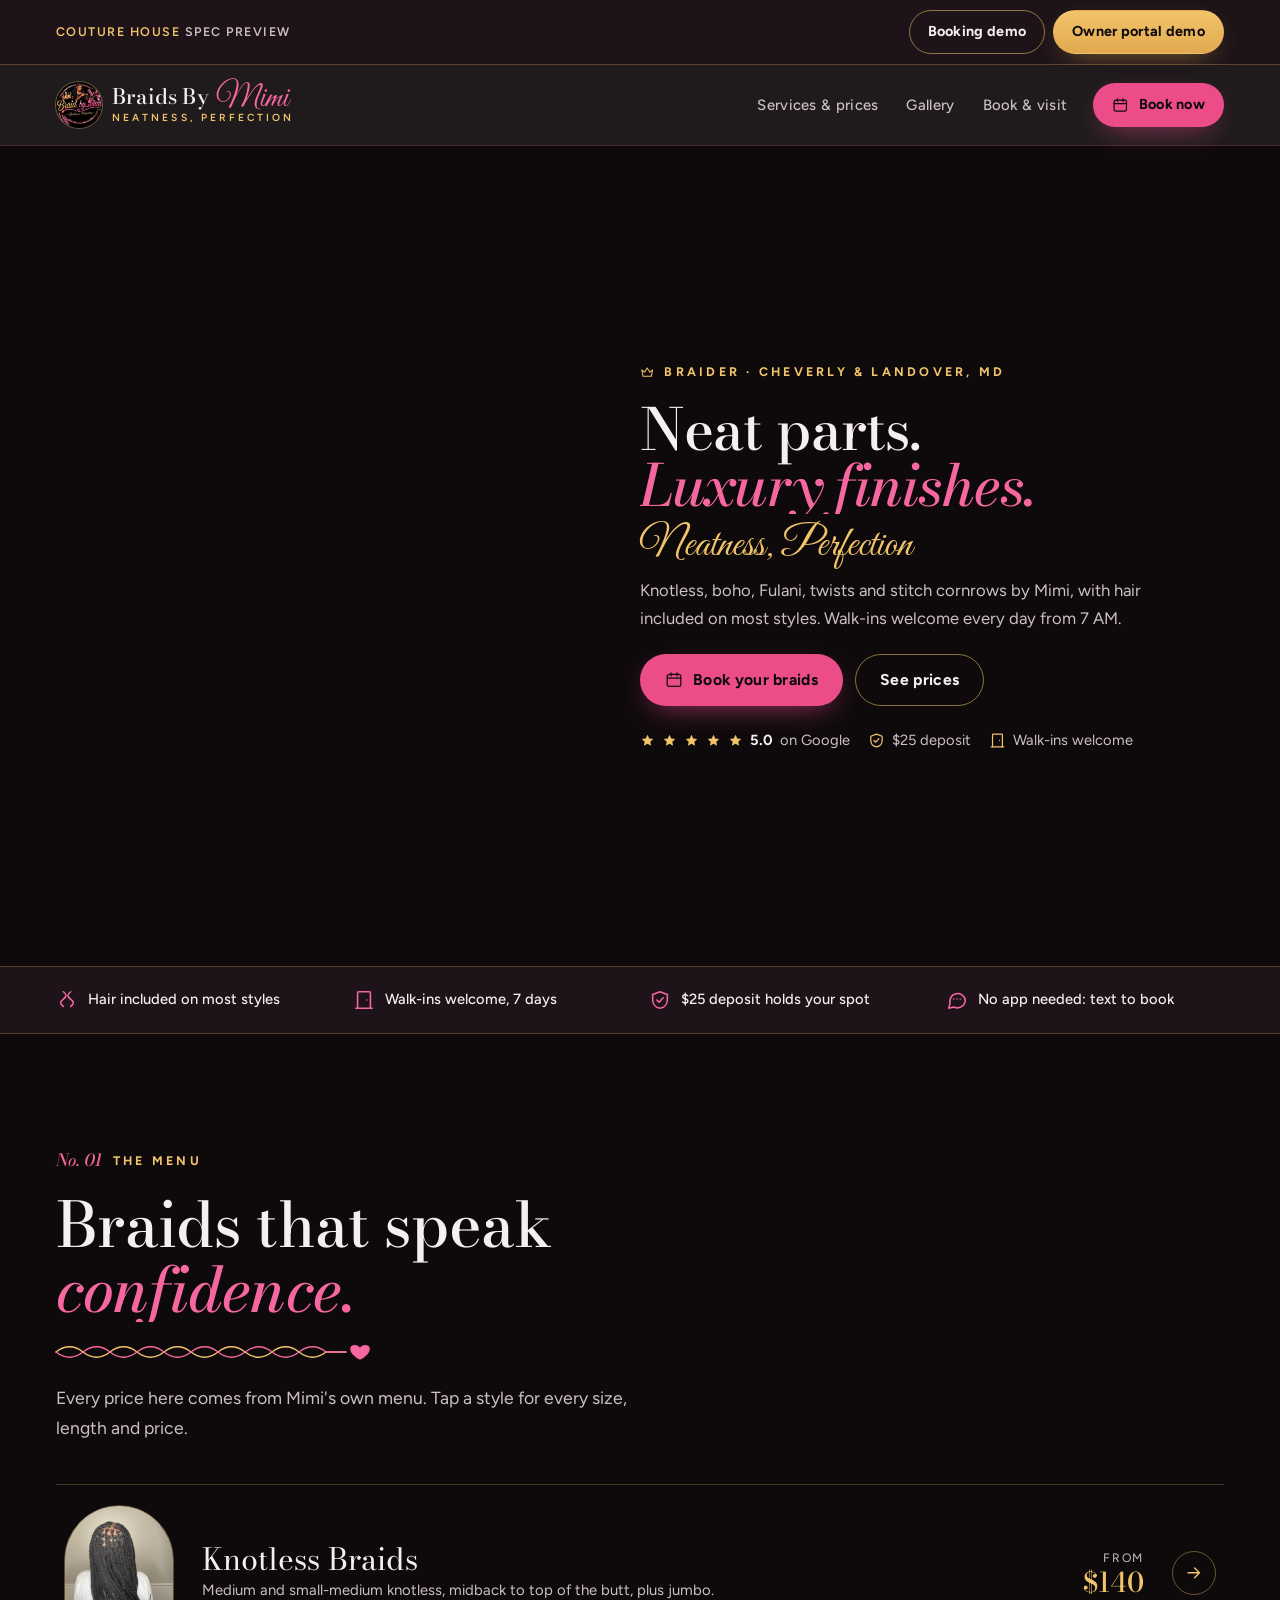
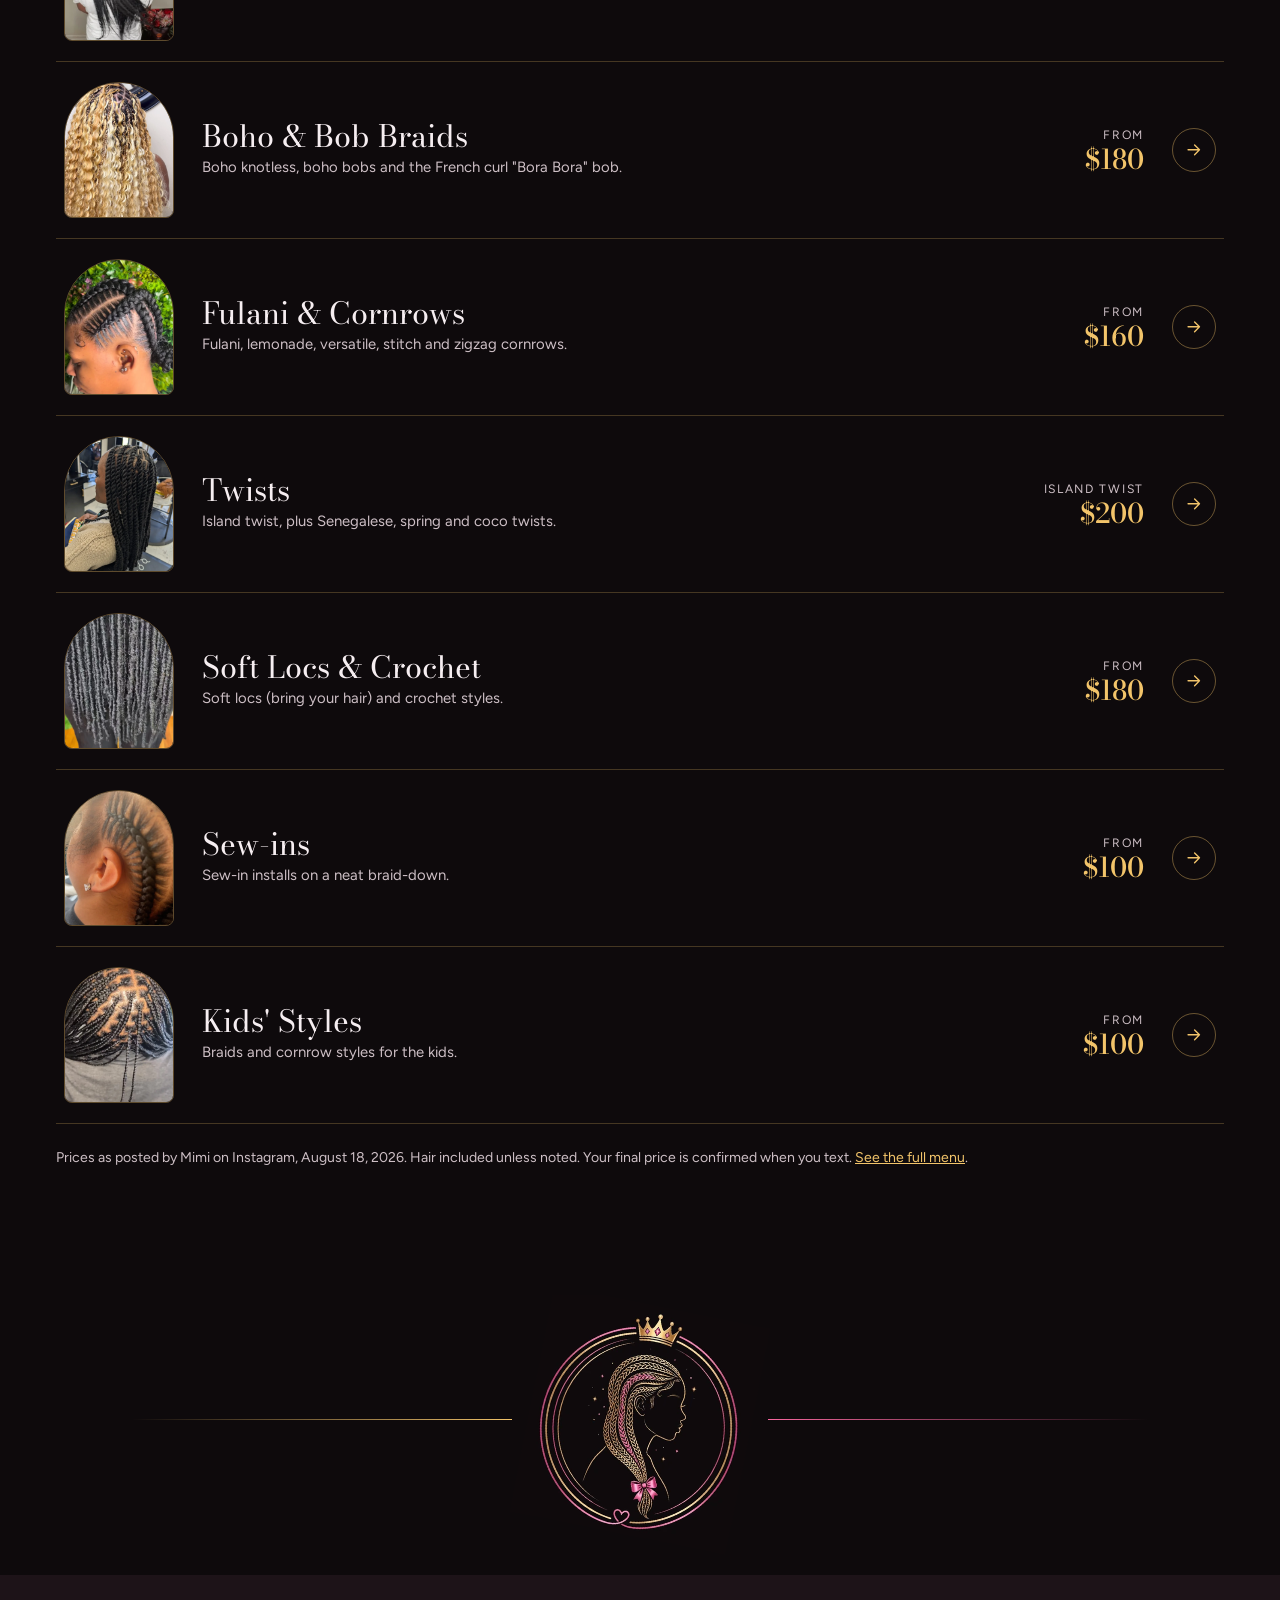
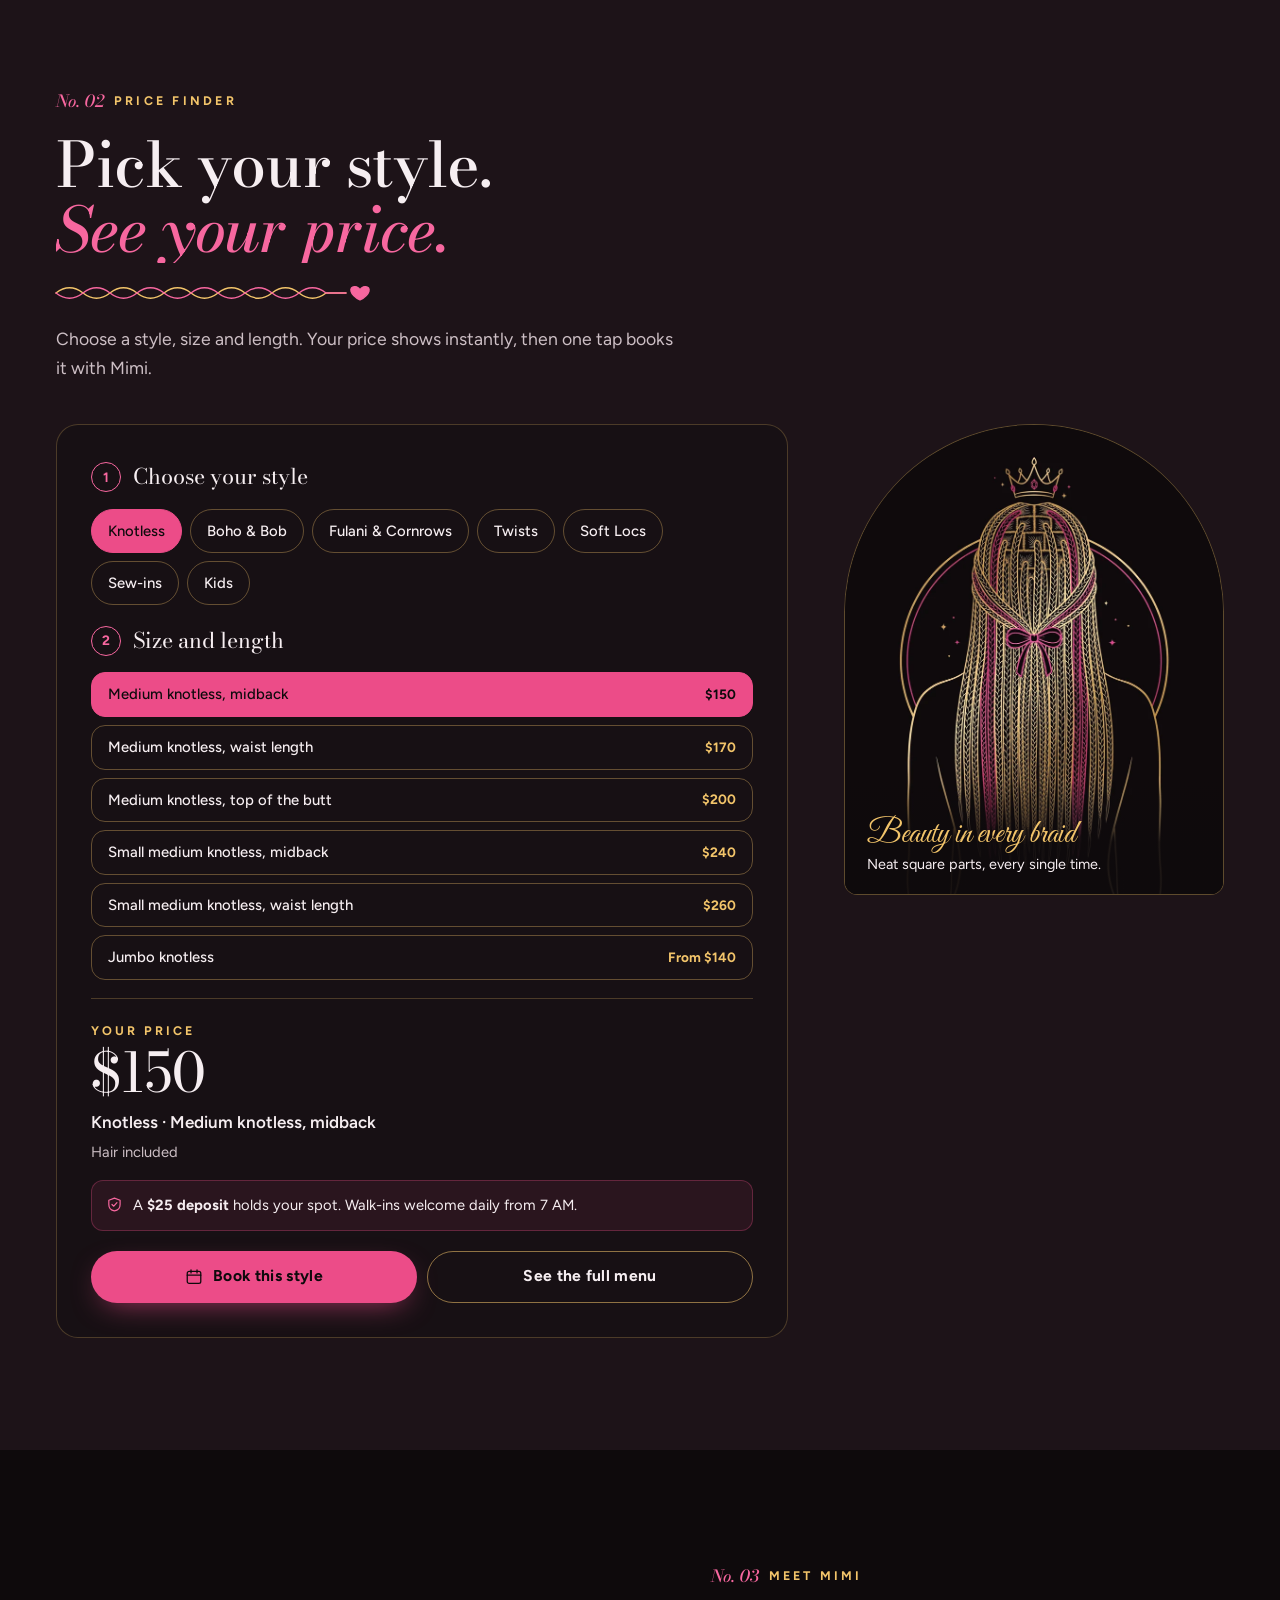
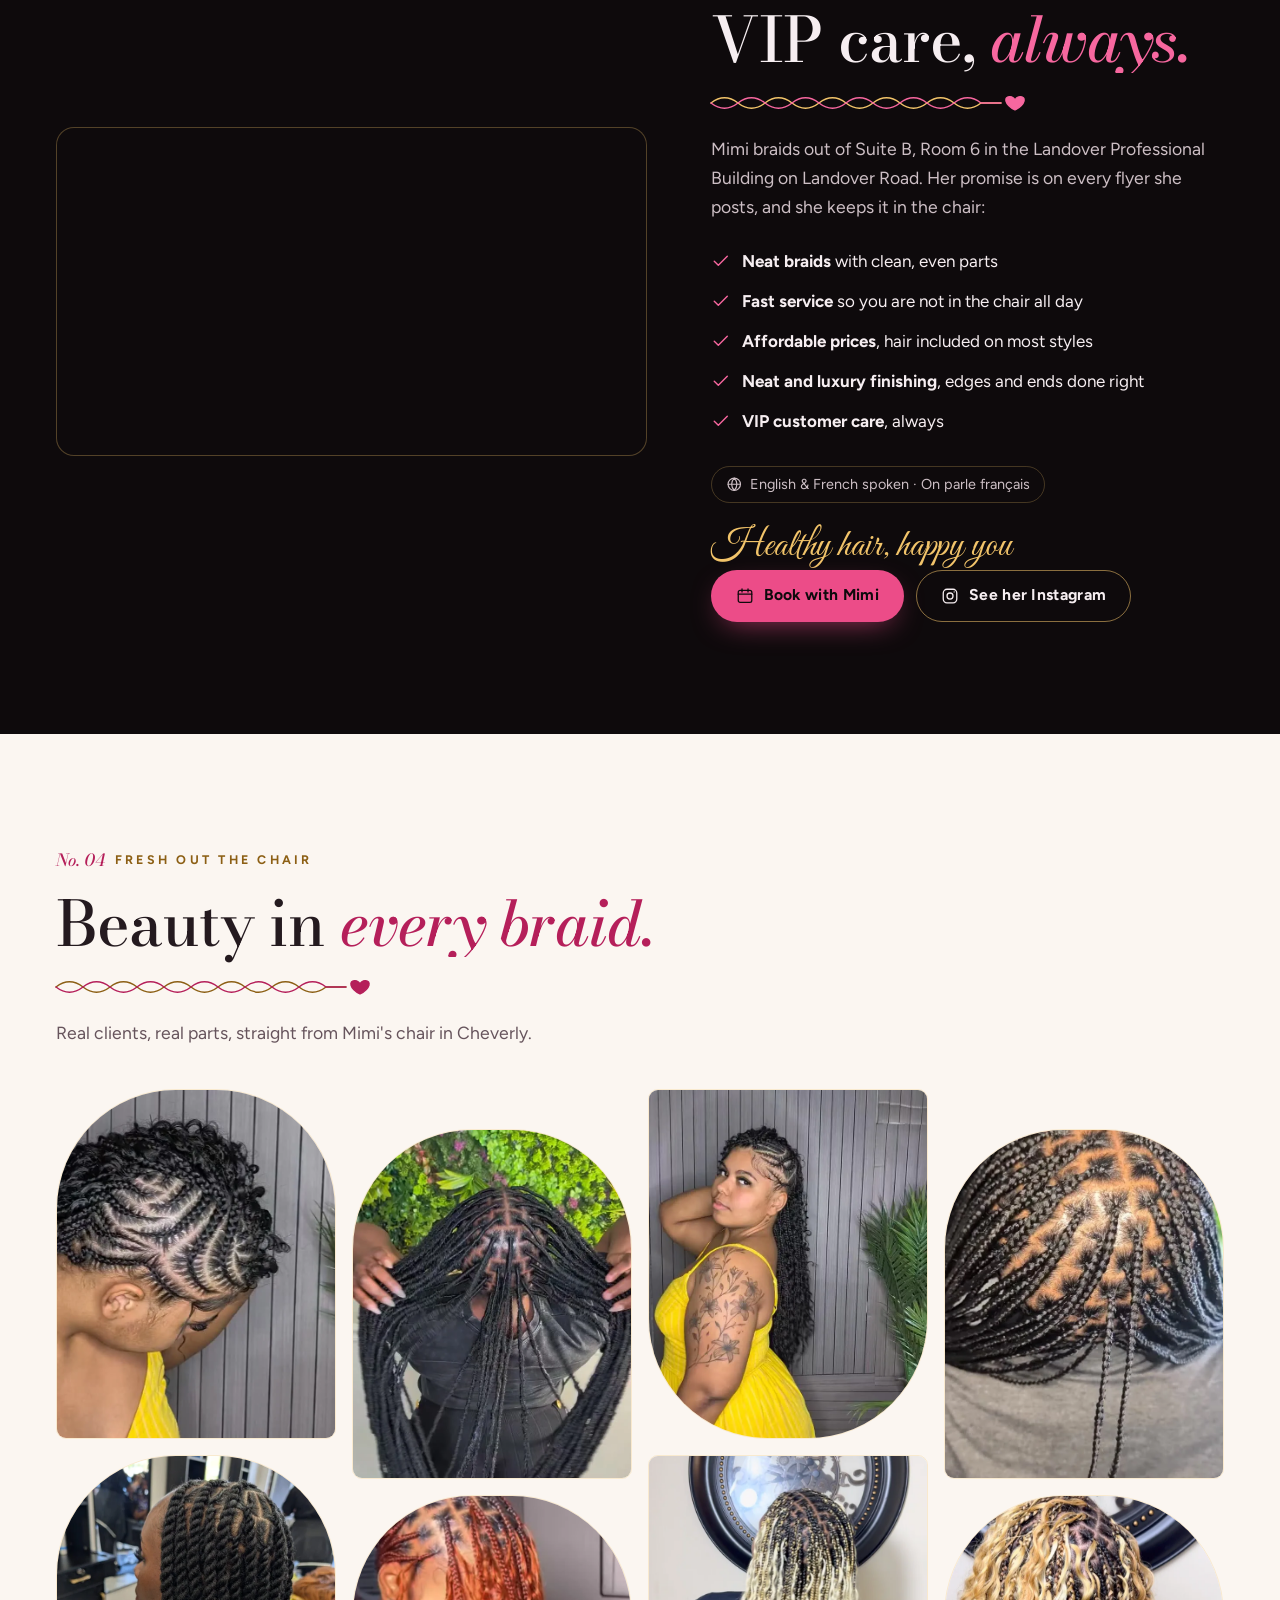
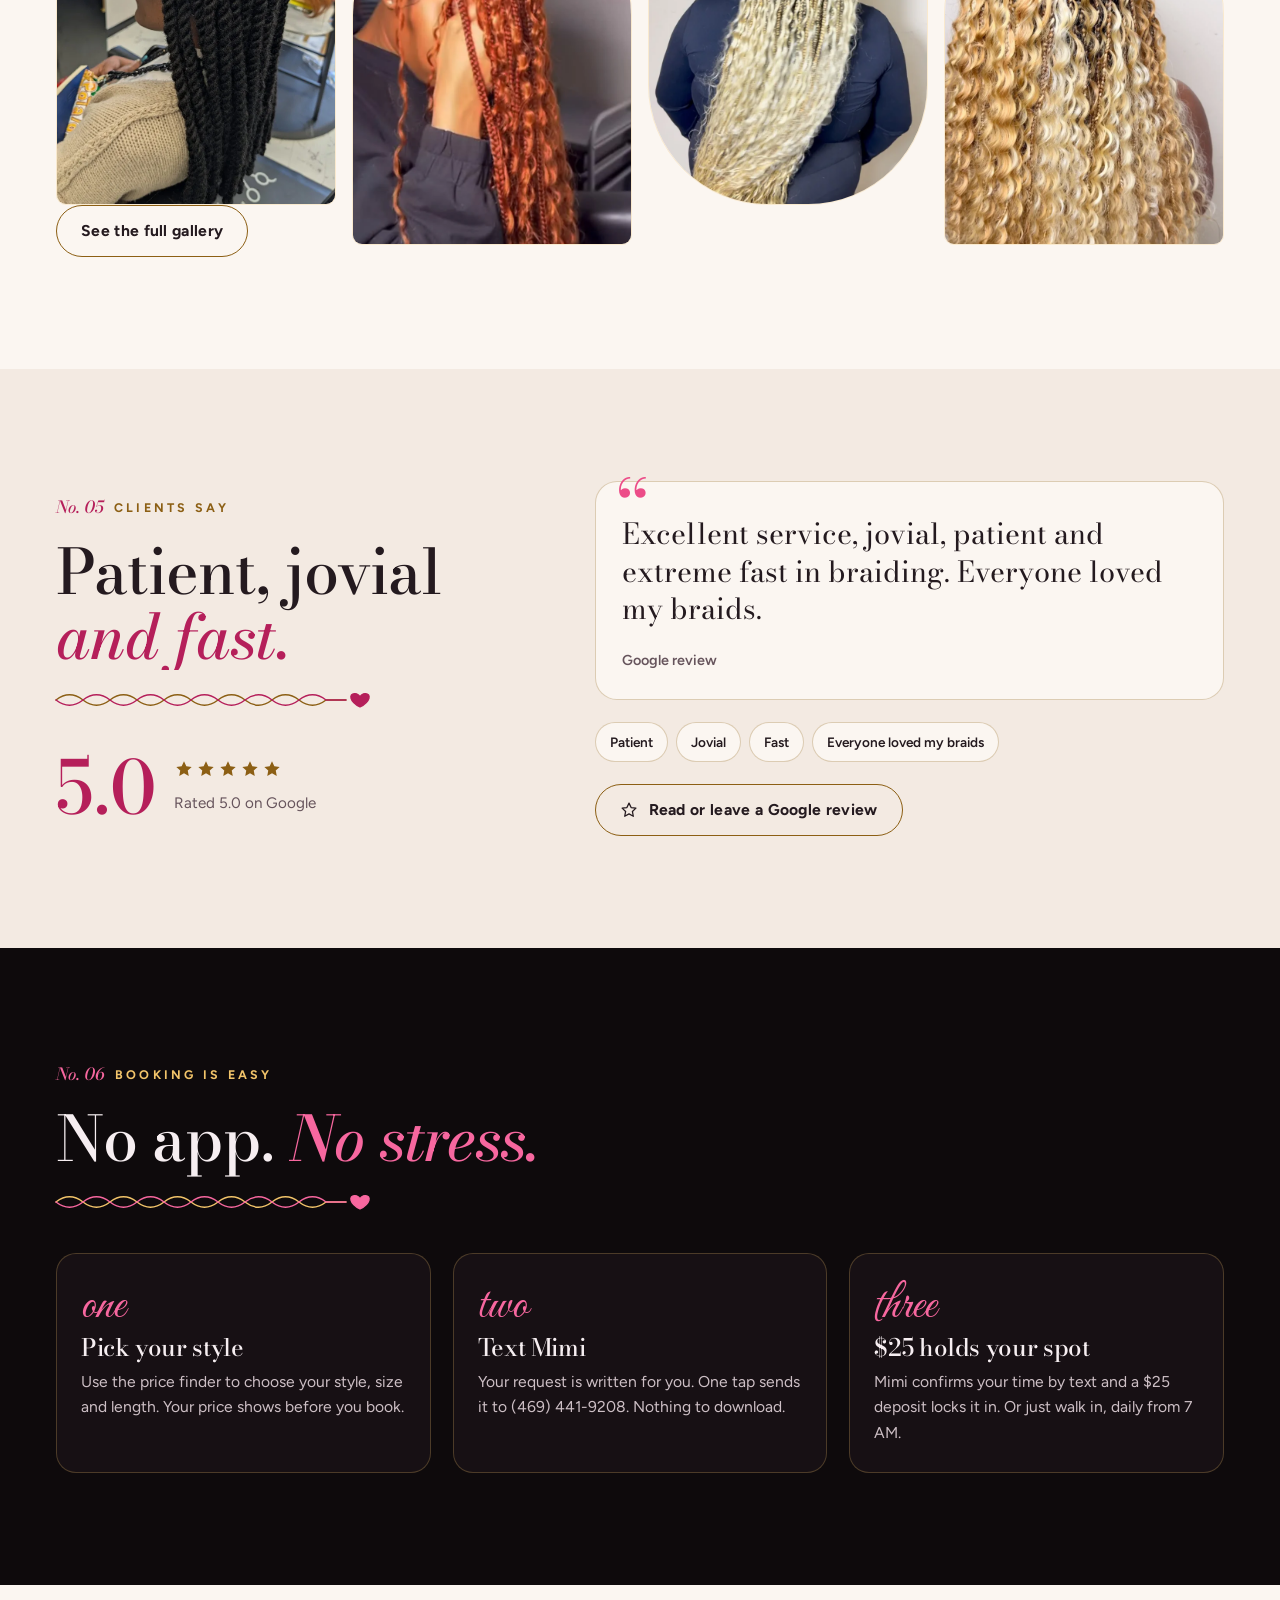
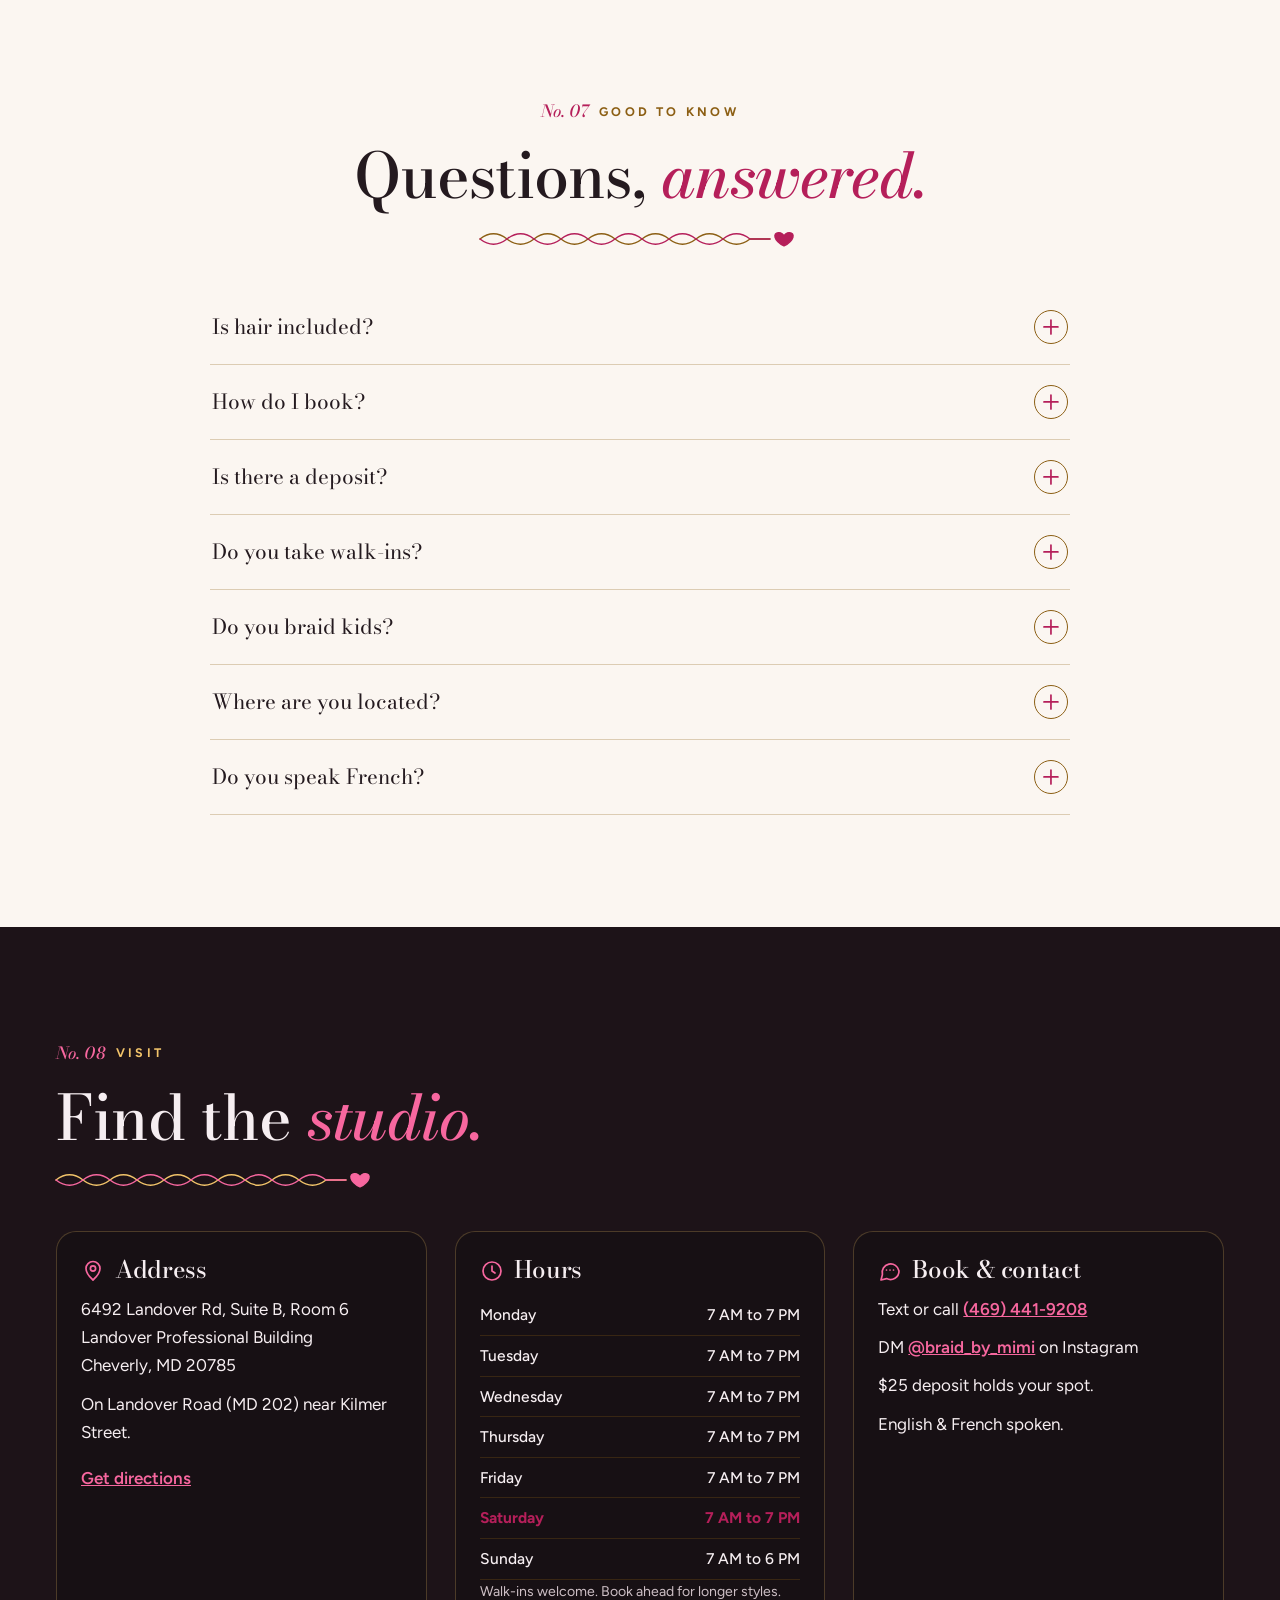
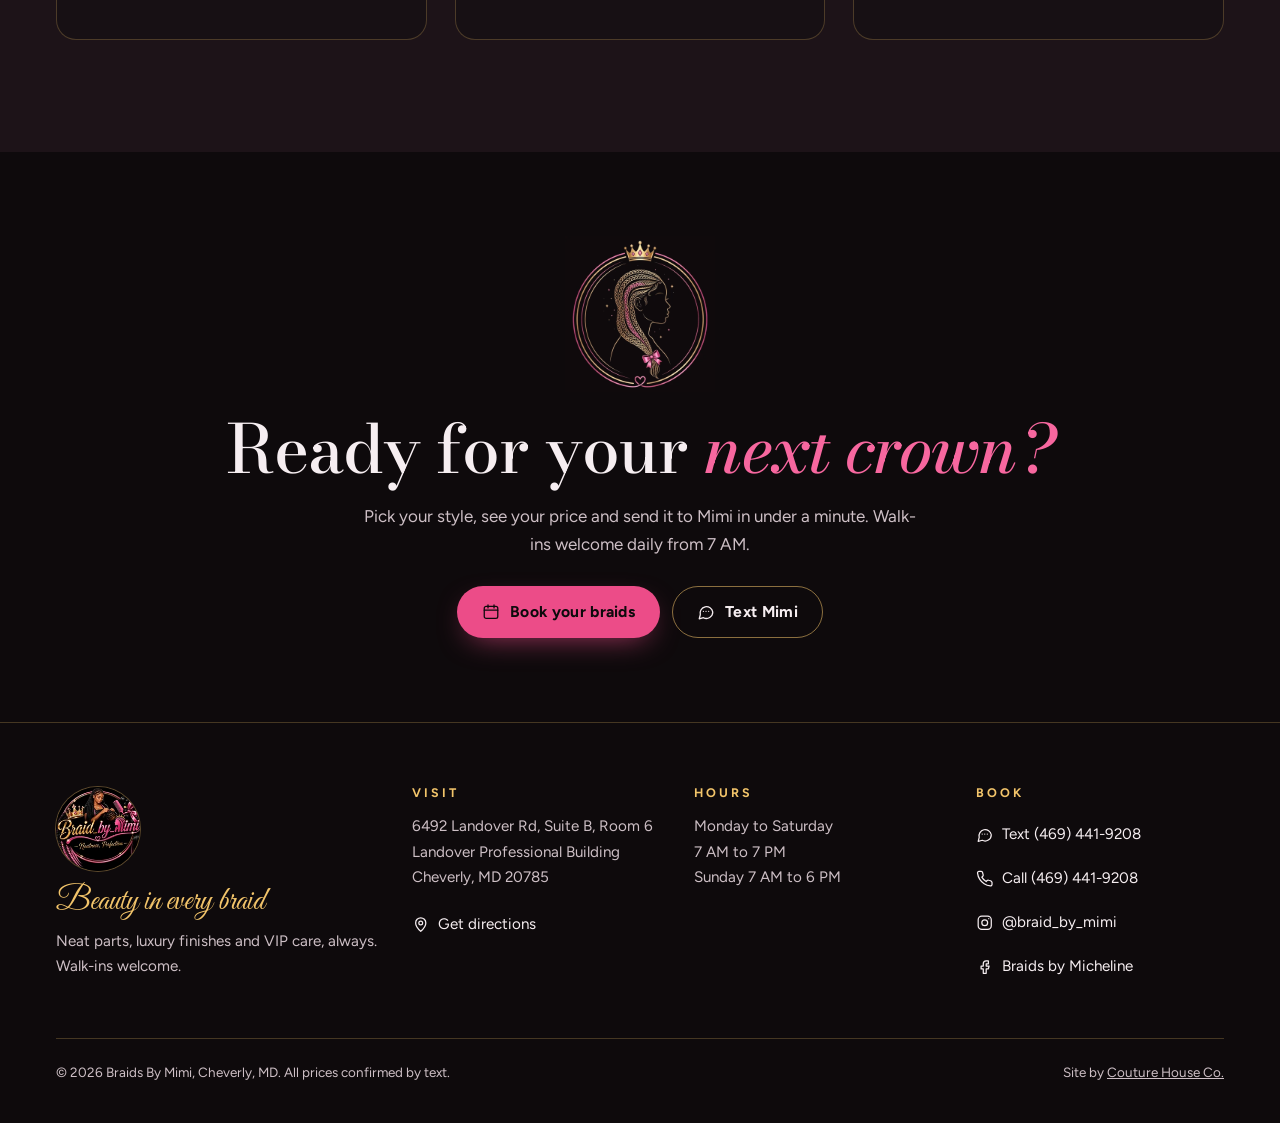
==== index.html @ 64c0a354 "Initial commit: Braids By Mimi spec site. Static salon site with booking builder, gallery, and Coutu" ====
<!doctype html>
<html lang="en" class="no-js">
<head>
<meta charset="utf-8">
<meta name="viewport" content="width=device-width, initial-scale=1, viewport-fit=cover">
<title>Knotless &amp; Boho Braids in Cheverly, MD | Braids By Mimi</title>
<meta name="description" content="Knotless, boho, Fulani and twist braids by Mimi in Cheverly and Landover, MD. Hair included on most styles, walk-ins welcome, $25 deposit.">
<link rel="canonical" href="https://braids-by-mimi.netlify.app/">
<meta name="theme-color" content="#0E0A0C">
<meta name="format-detection" content="telephone=no">
<meta name="robots" content="index, follow, max-image-preview:large">
<meta property="og:type" content="website">
<meta property="og:site_name" content="Braids By Mimi">
<meta property="og:title" content="Knotless &amp; Boho Braids in Cheverly, MD | Braids By Mimi">
<meta property="og:description" content="Knotless, boho, Fulani and twist braids by Mimi in Cheverly and Landover, MD. Hair included on most styles, walk-ins welcome, $25 deposit.">
<meta property="og:url" content="https://braids-by-mimi.netlify.app/">
<meta property="og:image" content="https://braids-by-mimi.netlify.app/assets/img/share.jpg">
<meta property="og:image:width" content="1200">
<meta property="og:image:height" content="630">
<meta property="og:image:alt" content="Braids By Mimi, Cheverly MD: gold and pink line drawing of a woman with knotless braids and a crown. Neat parts, luxury finishes.">
<meta property="og:locale" content="en_US">
<meta name="twitter:card" content="summary_large_image">
<meta name="twitter:title" content="Knotless &amp; Boho Braids in Cheverly, MD | Braids By Mimi">
<meta name="twitter:description" content="Knotless, boho, Fulani and twist braids by Mimi in Cheverly and Landover, MD. Hair included on most styles, walk-ins welcome, $25 deposit.">
<meta name="twitter:image" content="https://braids-by-mimi.netlify.app/assets/img/share.jpg">
<link rel="icon" href="assets/img/favicon.svg" type="image/svg+xml">
<link rel="icon" href="assets/img/favicon-32.png" sizes="32x32" type="image/png">
<link rel="apple-touch-icon" href="assets/img/apple-touch-icon.png">
<link rel="manifest" href="site.webmanifest">
<link rel="preload" href="assets/fonts/bodoni-moda-latin-wght-normal.woff2" as="font" type="font/woff2" crossorigin>
<link rel="preload" href="assets/fonts/figtree-latin-wght-normal.woff2" as="font" type="font/woff2" crossorigin>
<link rel="preload" as="image" href="assets/img/line-hero-desktop-1600.webp" imagesrcset="assets/img/line-hero-desktop-1600.webp 1600w, assets/img/line-hero-desktop-2400.webp 2400w" imagesizes="100vw" media="(min-width: 640px) and (min-aspect-ratio: 7/5)" fetchpriority="high">
<link rel="preload" as="image" href="assets/img/line-hero-phone-720.webp" imagesrcset="assets/img/line-hero-phone-720.webp 720w, assets/img/line-hero-phone-1080.webp 1080w" imagesizes="(min-width: 640px) 640px, 100vw" media="not all and (min-width: 640px) and (min-aspect-ratio: 7/5)" fetchpriority="high">
<link rel="stylesheet" href="assets/css/fonts.css?v=20261105e">
<link rel="stylesheet" href="assets/css/site.css?v=20261105e">
<script src="assets/js/js-flag.js?v=20261105e"></script>
<script src="assets/js/site.js?v=20261105e" defer></script>
<script type="application/ld+json">{"@context":"https://schema.org","@type":"HairSalon","@id":"https://braids-by-mimi.netlify.app/#salon","name":"Braids By Mimi","alternateName":["Braid_by_mimi","Braids by Micheline"],"url":"https://braids-by-mimi.netlify.app/","logo":"https://braids-by-mimi.netlify.app/assets/img/braids-by-mimi-logo-480.webp","image":["https://braids-by-mimi.netlify.app/assets/img/share.jpg","https://braids-by-mimi.netlify.app/assets/img/golden-boho-curls-1080.webp"],"description":"Knotless, boho, Fulani, twists and stitch cornrow braids by Mimi in Cheverly and Landover, MD. Hair included on most styles. Walk-ins welcome. $25 deposit.","telephone":"+1-469-441-9208","address":{"@type":"PostalAddress","streetAddress":"6492 Landover Rd, Suite B, Room 6","addressLocality":"Cheverly","addressRegion":"MD","postalCode":"20785","addressCountry":"US"},"geo":{"@type":"GeoCoordinates","latitude":38.9328093,"longitude":-76.9028936},"hasMap":"https://www.google.com/maps/search/?api=1&query=Braids+By+Mimi+6492+Landover+Rd+Cheverly+MD+20785","openingHoursSpecification":[{"@type":"OpeningHoursSpecification","dayOfWeek":["Monday","Tuesday","Wednesday","Thursday","Friday","Saturday"],"opens":"07:00","closes":"19:00"},{"@type":"OpeningHoursSpecification","dayOfWeek":"Sunday","opens":"07:00","closes":"18:00"}],"areaServed":[{"@type":"City","name":"Cheverly"},{"@type":"City","name":"Landover"},{"@type":"City","name":"Hyattsville"},{"@type":"City","name":"Bladensburg"},{"@type":"City","name":"New Carrollton"},{"@type":"City","name":"Washington"}],"knowsLanguage":["en","fr"],"priceRange":"$15-$260","currenciesAccepted":"USD","sameAs":["https://www.instagram.com/braid_by_mimi/","https://www.facebook.com/profile.php?id=61550988362454"],"potentialAction":{"@type":"ReserveAction","target":"https://braids-by-mimi.netlify.app/book.html","name":"Request an appointment"},"hasOfferCatalog":{"@type":"OfferCatalog","name":"Braids By Mimi menu (Instagram, Aug 18 2026)","itemListElement":[{"@type":"OfferCatalog","name":"Knotless Braids","itemListElement":[{"@type":"Offer","itemOffered":{"@type":"Service","name":"Medium knotless, midback","description":"Hair included"},"price":"150","priceCurrency":"USD"},{"@type":"Offer","itemOffered":{"@type":"Service","name":"Medium knotless, waist length","description":"Hair included"},"price":"170","priceCurrency":"USD"},{"@type":"Offer","itemOffered":{"@type":"Service","name":"Medium knotless, top of the butt","description":"Hair included"},"price":"200","priceCurrency":"USD"},{"@type":"Offer","itemOffered":{"@type":"Service","name":"Small medium knotless, midback","description":"Hair included"},"price":"240","priceCurrency":"USD"},{"@type":"Offer","itemOffered":{"@type":"Service","name":"Small medium knotless, waist length","description":"Hair included"},"price":"260","priceCurrency":"USD"},{"@type":"Offer","itemOffered":{"@type":"Service","name":"Jumbo knotless","description":"Starting price, confirmed by text"},"priceSpecification":{"@type":"PriceSpecification","minPrice":140,"priceCurrency":"USD"}}]},{"@type":"OfferCatalog","name":"Boho & Bob Braids","itemListElement":[{"@type":"Offer","itemOffered":{"@type":"Service","name":"Medium bob boho","description":"Hair included"},"price":"180","priceCurrency":"USD"},{"@type":"Offer","itemOffered":{"@type":"Service","name":"Medium knotless boho, midback","description":"Hair included"},"price":"200","priceCurrency":"USD"},{"@type":"Offer","itemOffered":{"@type":"Service","name":"Small medium boho","description":"Hair included"},"price":"200","priceCurrency":"USD"},{"@type":"Offer","itemOffered":{"@type":"Service","name":"Bob French curl / Bora Bora braids","description":"Hair included"},"price":"260","priceCurrency":"USD"}]},{"@type":"OfferCatalog","name":"Fulani & Cornrows","itemListElement":[{"@type":"Offer","itemOffered":{"@type":"Service","name":"Fulani braids","description":"$180 to $200 depending on length"},"priceSpecification":{"@type":"PriceSpecification","minPrice":180,"priceCurrency":"USD"}},{"@type":"Offer","itemOffered":{"@type":"Service","name":"Lemonade cornrows","description":"Starting price"},"priceSpecification":{"@type":"PriceSpecification","minPrice":160,"priceCurrency":"USD"}},{"@type":"Offer","itemOffered":{"@type":"Service","name":"Versatile cornrows","description":"Starting price"},"priceSpecification":{"@type":"PriceSpecification","minPrice":200,"priceCurrency":"USD"}},{"@type":"Offer","itemOffered":{"@type":"Service","name":"Stitch cornrows","description":"$15 each"},"price":"15","priceCurrency":"USD"},{"@type":"Offer","itemOffered":{"@type":"Service","name":"Zigzag cornrows","description":"$20 each"},"price":"20","priceCurrency":"USD"}]},{"@type":"OfferCatalog","name":"Twists","itemListElement":[{"@type":"Offer","itemOffered":{"@type":"Service","name":"Medium island twist, waist length","description":"Hair included"},"price":"200","priceCurrency":"USD"},{"@type":"Offer","itemOffered":{"@type":"Service","name":"Senegalese twist","description":"Text Mimi for your price"}},{"@type":"Offer","itemOffered":{"@type":"Service","name":"Spring twist","description":"Text Mimi for your price"}},{"@type":"Offer","itemOffered":{"@type":"Service","name":"Coco twist","description":"Text Mimi for your price"}}]},{"@type":"OfferCatalog","name":"Soft Locs & Crochet","itemListElement":[{"@type":"Offer","itemOffered":{"@type":"Service","name":"Soft locs (hair not included)","description":"Starting price, hair not included"},"priceSpecification":{"@type":"PriceSpecification","minPrice":180,"priceCurrency":"USD"}},{"@type":"Offer","itemOffered":{"@type":"Service","name":"Crochet","description":"Text Mimi for your price"}}]},{"@type":"OfferCatalog","name":"Sew-ins","itemListElement":[{"@type":"Offer","itemOffered":{"@type":"Service","name":"Sew-in","description":"Starting price"},"priceSpecification":{"@type":"PriceSpecification","minPrice":100,"priceCurrency":"USD"}}]},{"@type":"OfferCatalog","name":"Kids' Styles","itemListElement":[{"@type":"Offer","itemOffered":{"@type":"Service","name":"Kids' hairstyle","description":"Starting price, by style"},"priceSpecification":{"@type":"PriceSpecification","minPrice":100,"priceCurrency":"USD"}}]}]}}</script>
<script type="application/ld+json">{"@context":"https://schema.org","@type":"FAQPage","mainEntity":[{"@type":"Question","name":"Is hair included?","acceptedAnswer":{"@type":"Answer","text":"Yes on most styles. Knotless, boho, bob, island twist, Fulani and cornrow prices on the menu include hair. Soft locs are priced with hair not included. Not sure? Ask when you text Mimi."}},{"@type":"Question","name":"How do I book?","acceptedAnswer":{"@type":"Answer","text":"Use the booking request on this site, text or call (469) 441-9208, or DM @braid_by_mimi on Instagram. There is no app to download."}},{"@type":"Question","name":"Is there a deposit?","acceptedAnswer":{"@type":"Answer","text":"Yes. A $25 deposit holds your appointment. Mimi confirms your day and time by text."}},{"@type":"Question","name":"Do you take walk-ins?","acceptedAnswer":{"@type":"Answer","text":"Yes, walk-ins are welcome. Hours are 7 AM to 7 PM Monday to Saturday and 7 AM to 6 PM on Sunday. Booking ahead guarantees your spot for longer styles."}},{"@type":"Question","name":"Do you braid kids?","acceptedAnswer":{"@type":"Answer","text":"Yes. Kids' styles start at $100, depending on the style."}},{"@type":"Question","name":"Where are you located?","acceptedAnswer":{"@type":"Answer","text":"6492 Landover Rd, Suite B, Room 6 in the Landover Professional Building, Cheverly, MD 20785, on Landover Road (MD 202) near Kilmer Street."}},{"@type":"Question","name":"Do you speak French?","acceptedAnswer":{"@type":"Answer","text":"Oui. Mimi speaks English and French."}}]}</script>
</head>
<body>
<div class="progress" aria-hidden="true"><span></span></div>
<a class="skip" href="#main">Skip to content</a>
<aside class="spec-bar" aria-label="Couture House demo links">
  <div class="wrap spec-bar-in">
    <p class="spec-bar-label"><span>Couture House</span> spec preview</p>
    <div class="spec-bar-btns">
      <a class="btn btn-sm btn-line" href="book.html#builder">Booking demo</a>
      <a class="btn btn-sm btn-gold" href="owner.html">Owner portal demo</a>
    </div>
  </div>
</aside>
<header class="site-header">
  <div class="wrap hdr">
    <a class="brand" href="index.html" aria-current="page" aria-label="Braids By Mimi, home"><img class="brand-logo" src="assets/img/braids-by-mimi-logo-160.webp" width="160" height="160" alt=""><span class="wm"><span class="wm-name">Braids By <i>Mimi</i></span><span class="wm-sub">Neatness, Perfection</span></span></a>
    <nav class="nav-d" aria-label="Main"><ul><li><a href="services.html">Services &amp; prices</a></li><li><a href="gallery.html">Gallery</a></li><li><a href="book.html">Book &amp; visit</a></li></ul></nav>
    <a class="btn btn-pink btn-sm hdr-cta" href="book.html#builder"><svg class="icon" viewBox="0 0 24 24" aria-hidden="true" focusable="false"><rect x="3" y="4.5" width="18" height="16" rx="2.5"/><path d="M3 9.5h18M8 2.5v4M16 2.5v4"/></svg>Book now</a>
    <button class="menu-btn" type="button" aria-expanded="false" aria-controls="mnav"><span class="bars" aria-hidden="true"><span></span><span></span></span>Menu</button>
  </div>
</header>
<div class="mnav" id="mnav" role="dialog" aria-modal="true" aria-label="Site menu" hidden>
  <div class="mnav-top"><span class="brand"><img class="brand-logo" src="assets/img/braids-by-mimi-logo-160.webp" width="160" height="160" alt=""><span class="wm"><span class="wm-name">Braids By <i>Mimi</i></span><span class="wm-sub">Neatness, Perfection</span></span></span><button class="mnav-close" type="button" aria-label="Close menu"><svg class="icon" viewBox="0 0 24 24" aria-hidden="true" focusable="false"><path d="M6 6l12 12M18 6 6 18"/></svg></button></div>
  <nav aria-label="Mobile"><ul><li><a href="index.html" aria-current="page">Home<span>Welcome</span></a></li><li><a href="services.html">Services &amp; prices<span>Menu</span></a></li><li><a href="gallery.html">Gallery<span>Photos</span></a></li><li><a href="book.html">Book &amp; visit<span>Book</span></a></li></ul></nav>
  <div class="mnav-foot">
    <a class="btn btn-pink" href="book.html#builder"><svg class="icon" viewBox="0 0 24 24" aria-hidden="true" focusable="false"><rect x="3" y="4.5" width="18" height="16" rx="2.5"/><path d="M3 9.5h18M8 2.5v4M16 2.5v4"/></svg>Book your braids</a>
    <a class="btn btn-line" href="sms:+14694419208"><svg class="icon" viewBox="0 0 24 24" aria-hidden="true" focusable="false"><path d="M21 12a8.5 8.5 0 0 1-12.4 7.6L3 21l1.4-5.4A8.5 8.5 0 1 1 21 12z"/><path d="M8.5 11h.01M12 11h.01M15.5 11h.01"/></svg>Text Mimi (469) 441-9208</a>
    <p>6492 Landover Rd, Suite B, Room 6<br>Cheverly, MD 20785</p>
  </div>
</div>
<main id="main" tabindex="-1">
<section class="hero" aria-labelledby="hero-h">
  <div class="hero-art"><div class="art-box art-box--hero" data-loop data-mq="(min-width: 640px) and (min-aspect-ratio: 7/5)" data-d="assets/video/line-hero-desktop" data-m="assets/video/line-hero-phone"><picture><source media="(min-width: 640px) and (min-aspect-ratio: 7/5)" srcset="assets/img/line-hero-desktop-1600.webp 1600w, assets/img/line-hero-desktop-2400.webp 2400w" sizes="100vw" width="1600" height="890"><img class="art-poster" src="assets/img/line-hero-phone-720.webp" srcset="assets/img/line-hero-phone-720.webp 720w, assets/img/line-hero-phone-1080.webp 1080w" sizes="(min-width: 640px) 640px, 100vw" width="720" height="654" alt="Gold and pink line drawing of a woman in profile with long knotless braids, a jeweled crown and a pink bow, framed by a double ring" fetchpriority="high" decoding="async"></picture><video class="art-video" muted playsinline loop preload="none" disablepictureinpicture aria-hidden="true" tabindex="-1"></video><div class="glints" aria-hidden="true"><span class="glint" data-x="29.9" data-y="18.4" data-mx="60.9" data-my="10"></span><span class="glint glint--p" data-x="42.5" data-y="56.5" data-mx="88.3" data-my="41"></span><span class="glint" data-x="12" data-y="37.6" data-mx="15.7" data-my="24"></span><span class="glint glint--p" data-x="38" data-y="87.8" data-mx="78.9" data-my="64.5"></span></div></div><div class="hero-fade" aria-hidden="true"></div></div>
  <div class="wrap hero-inner">
    <div class="hero-copy">
      <p class="stamp h-in d1"><svg class="icon" viewBox="0 0 24 24" aria-hidden="true" focusable="false"><path d="M3 8l4.5 4 4.5-7 4.5 7L21 8l-2 11H5z"/></svg>Braider · Cheverly &amp; Landover, MD</p>
      <h1 id="hero-h" class="h-in d1">Neat parts. <em class="foil">Luxury finishes.</em></h1>
      <p class="hero-tag h-in d2">Neatness, Perfection</p>
      <p class="hero-lede h-in d2">Knotless, boho, Fulani, twists and stitch cornrows by Mimi, with hair included on most styles. Walk-ins welcome every day from 7 AM.</p>
      <div class="btns h-in d3"><a class="btn btn-pink" href="book.html#builder"><svg class="icon" viewBox="0 0 24 24" aria-hidden="true" focusable="false"><rect x="3" y="4.5" width="18" height="16" rx="2.5"/><path d="M3 9.5h18M8 2.5v4M16 2.5v4"/></svg>Book your braids</a><a class="btn btn-line" href="services.html">See prices</a></div>
      <div class="proof h-in d4"><span><span class="stars" aria-hidden="true"><svg viewBox="0 0 24 24" focusable="false"><path d="M12 2.8l2.8 5.9 6.4.8-4.7 4.4 1.2 6.4L12 17.2l-5.7 3.1 1.2-6.4L2.8 9.5l6.4-.8z"/></svg><svg viewBox="0 0 24 24" focusable="false"><path d="M12 2.8l2.8 5.9 6.4.8-4.7 4.4 1.2 6.4L12 17.2l-5.7 3.1 1.2-6.4L2.8 9.5l6.4-.8z"/></svg><svg viewBox="0 0 24 24" focusable="false"><path d="M12 2.8l2.8 5.9 6.4.8-4.7 4.4 1.2 6.4L12 17.2l-5.7 3.1 1.2-6.4L2.8 9.5l6.4-.8z"/></svg><svg viewBox="0 0 24 24" focusable="false"><path d="M12 2.8l2.8 5.9 6.4.8-4.7 4.4 1.2 6.4L12 17.2l-5.7 3.1 1.2-6.4L2.8 9.5l6.4-.8z"/></svg><svg viewBox="0 0 24 24" focusable="false"><path d="M12 2.8l2.8 5.9 6.4.8-4.7 4.4 1.2 6.4L12 17.2l-5.7 3.1 1.2-6.4L2.8 9.5l6.4-.8z"/></svg></span><b>5.0</b> on Google</span><span><svg class="icon" viewBox="0 0 24 24" aria-hidden="true" focusable="false"><path d="M12 3l8 3v6c0 4.6-3.3 8.3-8 9-4.7-.7-8-4.4-8-9V6z"/><path d="M8.5 12l2.5 2.5 4.5-5"/></svg>$25 deposit</span><span><svg class="icon" viewBox="0 0 24 24" aria-hidden="true" focusable="false"><path d="M5 21V4a1 1 0 0 1 1-1h12a1 1 0 0 1 1 1v17"/><path d="M3 21h18M15 12h.01"/></svg>Walk-ins welcome</span></div>
    </div>
  </div>
</section>
<div class="facts"><ul>
  <li><svg class="icon" viewBox="0 0 24 24" aria-hidden="true" focusable="false"><path d="M8 3c4 3 4 5 0 8s-4 5 0 8M16 3c-4 3-4 5 0 8s4 5 0 8"/></svg>Hair included on most styles</li>
  <li><svg class="icon" viewBox="0 0 24 24" aria-hidden="true" focusable="false"><path d="M5 21V4a1 1 0 0 1 1-1h12a1 1 0 0 1 1 1v17"/><path d="M3 21h18M15 12h.01"/></svg>Walk-ins welcome, 7 days</li>
  <li><svg class="icon" viewBox="0 0 24 24" aria-hidden="true" focusable="false"><path d="M12 3l8 3v6c0 4.6-3.3 8.3-8 9-4.7-.7-8-4.4-8-9V6z"/><path d="M8.5 12l2.5 2.5 4.5-5"/></svg>$25 deposit holds your spot</li>
  <li><svg class="icon" viewBox="0 0 24 24" aria-hidden="true" focusable="false"><path d="M21 12a8.5 8.5 0 0 1-12.4 7.6L3 21l1.4-5.4A8.5 8.5 0 1 1 21 12z"/><path d="M8.5 11h.01M12 11h.01M15.5 11h.01"/></svg>No app needed: text to book</li>
</ul></div>
<section class="sec sec--ink" aria-labelledby="menu-h">
  <div class="wrap">
    <div class="hd"><p class="stamp"><span class="stamp-n">No. 01</span><span>The menu</span></p><h2 id="menu-h">Braids that speak <em class="foil">confidence.</em></h2><span class="braid-rule" aria-hidden="true"><svg viewBox="0 0 320 17" focusable="false"><path class="br-a" pathLength="1" d="M0 8 C9 1 18 1 27 8 S45 15 54 8 S72 1 81 8 S99 15 108 8 S126 1 135 8 S153 15 162 8 S180 1 189 8 S207 15 216 8 S234 1 243 8 S261 15 270 8 L290 8"/><path class="br-b" pathLength="1" d="M0 8 C9 15 18 15 27 8 S45 1 54 8 S72 15 81 8 S99 1 108 8 S126 15 135 8 S153 1 162 8 S180 15 189 8 S207 1 216 8 S234 15 243 8 S261 1 270 8 L290 8"/><path class="br-h" pathLength="1" d="M304 15 C293 9 293 2 298.5 1.6 C301.3 1.4 303 3.2 304 5 C305 3.2 306.7 1.4 309.5 1.6 C315 2 315 9 304 15 Z"/></svg></span><p class="intro">Every price here comes from Mimi's own menu. Tap a style for every size, length and price.</p></div>
    <ul class="menu-list"><li class="rv"><a class="menu-row" href="services.html#knotless">
  <span class="menu-thumb"><img src="assets/img/long-knotless-back.webp" width="640" height="852" alt="Waist-length black knotless braids, seen from behind" loading="lazy" decoding="async"></span>
  <span><span class="menu-name">Knotless Braids</span><span class="menu-desc">Medium and small-medium knotless, midback to top of the butt, plus jumbo.</span></span>
  <span class="menu-price">From<b>$140</b></span>
  <span class="menu-go" aria-hidden="true"><svg class="icon" viewBox="0 0 24 24" aria-hidden="true" focusable="false"><path d="M5 12h14M13 6l6 6-6 6"/></svg></span></a></li><li class="rv"><a class="menu-row" href="services.html#boho">
  <span class="menu-thumb"><img src="assets/img/golden-boho-curls.webp" width="720" height="1280" alt="Golden-blonde boho braids full of curls, back view" loading="lazy" decoding="async"></span>
  <span><span class="menu-name">Boho &amp; Bob Braids</span><span class="menu-desc">Boho knotless, boho bobs and the French curl &quot;Bora Bora&quot; bob.</span></span>
  <span class="menu-price">From<b>$180</b></span>
  <span class="menu-go" aria-hidden="true"><svg class="icon" viewBox="0 0 24 24" aria-hidden="true" focusable="false"><path d="M5 12h14M13 6l6 6-6 6"/></svg></span></a></li><li class="rv"><a class="menu-row" href="services.html#cornrows">
  <span class="menu-thumb"><img src="assets/img/stitch-braids-side.webp" width="640" height="1136" alt="Stitch braids with sleek edges, side profile" loading="lazy" decoding="async"></span>
  <span><span class="menu-name">Fulani &amp; Cornrows</span><span class="menu-desc">Fulani, lemonade, versatile, stitch and zigzag cornrows.</span></span>
  <span class="menu-price">From<b>$160</b></span>
  <span class="menu-go" aria-hidden="true"><svg class="icon" viewBox="0 0 24 24" aria-hidden="true" focusable="false"><path d="M5 12h14M13 6l6 6-6 6"/></svg></span></a></li><li class="rv"><a class="menu-row" href="services.html#twists">
  <span class="menu-thumb"><img src="assets/img/twists-side-view.webp" width="720" height="956" alt="Long two-strand twists, side view in the chair" loading="lazy" decoding="async"></span>
  <span><span class="menu-name">Twists</span><span class="menu-desc">Island twist, plus Senegalese, spring and coco twists.</span></span>
  <span class="menu-price">Island twist<b>$200</b></span>
  <span class="menu-go" aria-hidden="true"><svg class="icon" viewBox="0 0 24 24" aria-hidden="true" focusable="false"><path d="M5 12h14M13 6l6 6-6 6"/></svg></span></a></li><li class="rv"><a class="menu-row" href="services.html#locs">
  <span class="menu-thumb"><img src="assets/img/soft-locs-long.webp" width="640" height="1136" alt="Close view of long soft locs falling straight down" loading="lazy" decoding="async"></span>
  <span><span class="menu-name">Soft Locs &amp; Crochet</span><span class="menu-desc">Soft locs (bring your hair) and crochet styles.</span></span>
  <span class="menu-price">From<b>$180</b></span>
  <span class="menu-go" aria-hidden="true"><svg class="icon" viewBox="0 0 24 24" aria-hidden="true" focusable="false"><path d="M5 12h14M13 6l6 6-6 6"/></svg></span></a></li><li class="rv"><a class="menu-row" href="services.html#sew-in">
  <span class="menu-thumb"><img src="assets/img/feed-in-cornrows-ear.webp" width="720" height="1280" alt="Feed-in cornrows curving behind the ear" loading="lazy" decoding="async"></span>
  <span><span class="menu-name">Sew-ins</span><span class="menu-desc">Sew-in installs on a neat braid-down.</span></span>
  <span class="menu-price">From<b>$100</b></span>
  <span class="menu-go" aria-hidden="true"><svg class="icon" viewBox="0 0 24 24" aria-hidden="true" focusable="false"><path d="M5 12h14M13 6l6 6-6 6"/></svg></span></a></li><li class="rv"><a class="menu-row" href="services.html#kids">
  <span class="menu-thumb"><img src="assets/img/knotless-parts-crown.webp" width="640" height="1136" alt="Top view of medium knotless braids with clean square parts" loading="lazy" decoding="async"></span>
  <span><span class="menu-name">Kids&#x27; Styles</span><span class="menu-desc">Braids and cornrow styles for the kids.</span></span>
  <span class="menu-price">From<b>$100</b></span>
  <span class="menu-go" aria-hidden="true"><svg class="icon" viewBox="0 0 24 24" aria-hidden="true" focusable="false"><path d="M5 12h14M13 6l6 6-6 6"/></svg></span></a></li></ul>
    <p class="price-note">Prices as posted by Mimi on Instagram, August 18, 2026. Hair included unless noted. Your final price is confirmed when you text. <a href="services.html">See the full menu</a>.</p>
  </div>
</section>
<div class="emblem-div " aria-hidden="true"><span class="ed-line"></span><div class="emblem"><img src="assets/img/line-emblem-400.webp" srcset="assets/img/line-emblem-400.webp 400w, assets/img/line-emblem-800.webp 800w" sizes="220px" width="400" height="418" alt="" loading="lazy" decoding="async"></div><span class="ed-line ed-line--r"></span></div>
<section class="sec sec--plum" aria-labelledby="finder-h" id="finder">
  <div class="wrap">
    <div class="hd"><p class="stamp"><span class="stamp-n">No. 02</span><span>Price finder</span></p><h2 id="finder-h">Pick your style. <em class="foil">See your price.</em></h2><span class="braid-rule" aria-hidden="true"><svg viewBox="0 0 320 17" focusable="false"><path class="br-a" pathLength="1" d="M0 8 C9 1 18 1 27 8 S45 15 54 8 S72 1 81 8 S99 15 108 8 S126 1 135 8 S153 15 162 8 S180 1 189 8 S207 15 216 8 S234 1 243 8 S261 15 270 8 L290 8"/><path class="br-b" pathLength="1" d="M0 8 C9 15 18 15 27 8 S45 1 54 8 S72 15 81 8 S99 1 108 8 S126 15 135 8 S153 1 162 8 S180 15 189 8 S207 1 216 8 S234 15 243 8 S261 1 270 8 L290 8"/><path class="br-h" pathLength="1" d="M304 15 C293 9 293 2 298.5 1.6 C301.3 1.4 303 3.2 304 5 C305 3.2 306.7 1.4 309.5 1.6 C315 2 315 9 304 15 Z"/></svg></span><p class="intro">Choose a style, size and length. Your price shows instantly, then one tap books it with Mimi.</p></div>
    <div class="finder-grid">
      <form class="builder mini-finder" data-builder="mini" action="book.html" method="get" aria-label="Price finder">
    <fieldset class="b-step"><legend><span class="n">1</span>Choose your style</legend><div class="pills" role="radiogroup" aria-label="Style"><label class="opt"><input type="radio" name="category" value="knotless" data-label="Knotless" checked><span>Knotless</span></label><label class="opt"><input type="radio" name="category" value="boho" data-label="Boho &amp; Bob"><span>Boho &amp; Bob</span></label><label class="opt"><input type="radio" name="category" value="cornrows" data-label="Fulani &amp; Cornrows"><span>Fulani &amp; Cornrows</span></label><label class="opt"><input type="radio" name="category" value="twists" data-label="Twists"><span>Twists</span></label><label class="opt"><input type="radio" name="category" value="locs" data-label="Soft Locs"><span>Soft Locs</span></label><label class="opt"><input type="radio" name="category" value="sew-in" data-label="Sew-ins"><span>Sew-ins</span></label><label class="opt"><input type="radio" name="category" value="kids" data-label="Kids"><span>Kids</span></label></div></fieldset>
    <fieldset class="b-step"><legend><span class="n">2</span>Size and length</legend><div class="svc-group opt-list" data-cat="knotless" role="radiogroup" aria-label="Knotless Braids options"><label class="opt"><input type="radio" name="service" value="medium-midback" data-label="Medium knotless, midback" data-price="150" data-from="0" data-note="Hair included" checked><span>Medium knotless, midback<small>$150</small></span></label><label class="opt"><input type="radio" name="service" value="medium-waist" data-label="Medium knotless, waist length" data-price="170" data-from="0" data-note="Hair included"><span>Medium knotless, waist length<small>$170</small></span></label><label class="opt"><input type="radio" name="service" value="medium-topbutt" data-label="Medium knotless, top of the butt" data-price="200" data-from="0" data-note="Hair included"><span>Medium knotless, top of the butt<small>$200</small></span></label><label class="opt"><input type="radio" name="service" value="smallmed-midback" data-label="Small medium knotless, midback" data-price="240" data-from="0" data-note="Hair included"><span>Small medium knotless, midback<small>$240</small></span></label><label class="opt"><input type="radio" name="service" value="smallmed-waist" data-label="Small medium knotless, waist length" data-price="260" data-from="0" data-note="Hair included"><span>Small medium knotless, waist length<small>$260</small></span></label><label class="opt"><input type="radio" name="service" value="jumbo" data-label="Jumbo knotless" data-price="140" data-from="1" data-note="Starting price, confirmed by text"><span>Jumbo knotless<small>From $140</small></span></label></div><div class="svc-group opt-list" data-cat="boho" role="radiogroup" aria-label="Boho &amp; Bob Braids options" hidden><label class="opt"><input type="radio" name="service" value="bob-boho" data-label="Medium bob boho" data-price="180" data-from="0" data-note="Hair included" checked disabled><span>Medium bob boho<small>$180</small></span></label><label class="opt"><input type="radio" name="service" value="knotless-boho-midback" data-label="Medium knotless boho, midback" data-price="200" data-from="0" data-note="Hair included" disabled><span>Medium knotless boho, midback<small>$200</small></span></label><label class="opt"><input type="radio" name="service" value="smallmed-boho" data-label="Small medium boho" data-price="200" data-from="0" data-note="Hair included" disabled><span>Small medium boho<small>$200</small></span></label><label class="opt"><input type="radio" name="service" value="french-curl-bob" data-label="Bob French curl / Bora Bora braids" data-price="260" data-from="0" data-note="Hair included" disabled><span>Bob French curl / Bora Bora braids<small>$260</small></span></label></div><div class="svc-group opt-list" data-cat="cornrows" role="radiogroup" aria-label="Fulani &amp; Cornrows options" hidden><label class="opt"><input type="radio" name="service" value="fulani" data-label="Fulani braids" data-price="180" data-from="1" data-note="$180 to $200 depending on length" checked disabled><span>Fulani braids<small>From $180</small></span></label><label class="opt"><input type="radio" name="service" value="lemonade" data-label="Lemonade cornrows" data-price="160" data-from="1" data-note="Starting price" disabled><span>Lemonade cornrows<small>From $160</small></span></label><label class="opt"><input type="radio" name="service" value="versatile" data-label="Versatile cornrows" data-price="200" data-from="1" data-note="Starting price" disabled><span>Versatile cornrows<small>From $200</small></span></label><label class="opt"><input type="radio" name="service" value="stitch" data-label="Stitch cornrows" data-price="15" data-from="0" data-note="$15 each" disabled><span>Stitch cornrows<small>$15</small></span></label><label class="opt"><input type="radio" name="service" value="zigzag" data-label="Zigzag cornrows" data-price="20" data-from="0" data-note="$20 each" disabled><span>Zigzag cornrows<small>$20</small></span></label></div><div class="svc-group opt-list" data-cat="twists" role="radiogroup" aria-label="Twists options" hidden><label class="opt"><input type="radio" name="service" value="island-waist" data-label="Medium island twist, waist length" data-price="200" data-from="0" data-note="Hair included" checked disabled><span>Medium island twist, waist length<small>$200</small></span></label><label class="opt"><input type="radio" name="service" value="senegalese" data-label="Senegalese twist" data-price="" data-from="0" data-note="Text Mimi for your price" disabled><span>Senegalese twist<small>Text for price</small></span></label><label class="opt"><input type="radio" name="service" value="spring" data-label="Spring twist" data-price="" data-from="0" data-note="Text Mimi for your price" disabled><span>Spring twist<small>Text for price</small></span></label><label class="opt"><input type="radio" name="service" value="coco" data-label="Coco twist" data-price="" data-from="0" data-note="Text Mimi for your price" disabled><span>Coco twist<small>Text for price</small></span></label></div><div class="svc-group opt-list" data-cat="locs" role="radiogroup" aria-label="Soft Locs &amp; Crochet options" hidden><label class="opt"><input type="radio" name="service" value="soft-locs" data-label="Soft locs (hair not included)" data-price="180" data-from="1" data-note="Starting price, hair not included" checked disabled><span>Soft locs (hair not included)<small>From $180</small></span></label><label class="opt"><input type="radio" name="service" value="crochet" data-label="Crochet" data-price="" data-from="0" data-note="Text Mimi for your price" disabled><span>Crochet<small>Text for price</small></span></label></div><div class="svc-group opt-list" data-cat="sew-in" role="radiogroup" aria-label="Sew-ins options" hidden><label class="opt"><input type="radio" name="service" value="sew-in" data-label="Sew-in" data-price="100" data-from="1" data-note="Starting price" checked disabled><span>Sew-in<small>From $100</small></span></label></div><div class="svc-group opt-list" data-cat="kids" role="radiogroup" aria-label="Kids&#x27; Styles options" hidden><label class="opt"><input type="radio" name="service" value="kids" data-label="Kids&#x27; hairstyle" data-price="100" data-from="1" data-note="Starting price, by style" checked disabled><span>Kids&#x27; hairstyle<small>From $100</small></span></label></div></fieldset>
    <div class="summary" aria-live="polite">
      <p class="sum-label">Your price</p>
      <span class="sum-price">$150</span>
      <p class="sum-name">Knotless · Medium knotless, midback</p>
      <p class="sum-note">Hair included</p>
    </div>
    <div class="sum-dep"><svg class="icon" viewBox="0 0 24 24" aria-hidden="true" focusable="false"><path d="M12 3l8 3v6c0 4.6-3.3 8.3-8 9-4.7-.7-8-4.4-8-9V6z"/><path d="M8.5 12l2.5 2.5 4.5-5"/></svg><span>A <b>$25 deposit</b> holds your spot. Walk-ins welcome daily from 7 AM.</span></div>
    <div class="b-actions"><a class="btn btn-pink" data-book href="book.html#builder"><svg class="icon" viewBox="0 0 24 24" aria-hidden="true" focusable="false"><rect x="3" y="4.5" width="18" height="16" rx="2.5"/><path d="M3 9.5h18M8 2.5v4M16 2.5v4"/></svg>Book this style</a><a class="btn btn-line" href="services.html">See the full menu</a></div>
  </form>
      <figure class="art-panel rv"><img src="assets/img/line-back-800.webp" srcset="assets/img/line-back-800.webp 800w, assets/img/line-back-1200.webp 1200w" sizes="(min-width: 980px) 380px, 92vw" width="800" height="993" alt="Gold and pink line drawing of long knotless box braids from behind, tied with a pink bow under a small crown" loading="lazy" decoding="async"><figcaption><span class="script">Beauty in every braid</span>Neat square parts, every single time.</figcaption></figure>
    </div>
  </div>
</section>
<section class="sec sec--ink" aria-labelledby="me-h">
  <div class="wrap me-grid">
    <div class="art-box art-box--studio rv" data-loop data-mq="(min-width: 700px)" data-d="assets/video/line-studio" data-m="assets/video/line-studio-sq"><picture><source media="(min-width: 700px)" srcset="assets/img/line-studio-1600.webp 1600w, assets/img/line-studio-2400.webp 2400w" sizes="(min-width: 980px) 640px, 92vw" width="1600" height="890"><img class="art-poster" src="assets/img/line-studio-sq-720.webp" srcset="assets/img/line-studio-sq-720.webp 720w, assets/img/line-studio-sq-1080.webp 1080w" sizes="92vw" width="720" height="720" alt="Gold and pink line drawing of a braider with long braids cornrowing a seated client in front of a round mirror with a crown" loading="lazy" decoding="async"></picture><video class="art-video" muted playsinline loop preload="none" disablepictureinpicture aria-hidden="true" tabindex="-1"></video></div>
    <div class="me-copy">
      <div class="hd"><p class="stamp"><span class="stamp-n">No. 03</span><span>Meet Mimi</span></p><h2 id="me-h">VIP care, <em class="foil">always.</em></h2><span class="braid-rule" aria-hidden="true"><svg viewBox="0 0 320 17" focusable="false"><path class="br-a" pathLength="1" d="M0 8 C9 1 18 1 27 8 S45 15 54 8 S72 1 81 8 S99 15 108 8 S126 1 135 8 S153 15 162 8 S180 1 189 8 S207 15 216 8 S234 1 243 8 S261 15 270 8 L290 8"/><path class="br-b" pathLength="1" d="M0 8 C9 15 18 15 27 8 S45 1 54 8 S72 15 81 8 S99 1 108 8 S126 15 135 8 S153 1 162 8 S180 15 189 8 S207 1 216 8 S234 15 243 8 S261 1 270 8 L290 8"/><path class="br-h" pathLength="1" d="M304 15 C293 9 293 2 298.5 1.6 C301.3 1.4 303 3.2 304 5 C305 3.2 306.7 1.4 309.5 1.6 C315 2 315 9 304 15 Z"/></svg></span></div>
      <p class="intro">Mimi braids out of Suite B, Room 6 in the Landover Professional Building on Landover Road. Her promise is on every flyer she posts, and she keeps it in the chair:</p>
      <ul class="vip">
        <li><svg class="icon" viewBox="0 0 24 24" aria-hidden="true" focusable="false"><path d="M4 12.5l5 5L20 6.5"/></svg><span><b>Neat braids</b> with clean, even parts</span></li>
        <li><svg class="icon" viewBox="0 0 24 24" aria-hidden="true" focusable="false"><path d="M4 12.5l5 5L20 6.5"/></svg><span><b>Fast service</b> so you are not in the chair all day</span></li>
        <li><svg class="icon" viewBox="0 0 24 24" aria-hidden="true" focusable="false"><path d="M4 12.5l5 5L20 6.5"/></svg><span><b>Affordable prices</b>, hair included on most styles</span></li>
        <li><svg class="icon" viewBox="0 0 24 24" aria-hidden="true" focusable="false"><path d="M4 12.5l5 5L20 6.5"/></svg><span><b>Neat and luxury finishing</b>, edges and ends done right</span></li>
        <li><svg class="icon" viewBox="0 0 24 24" aria-hidden="true" focusable="false"><path d="M4 12.5l5 5L20 6.5"/></svg><span><b>VIP customer care</b>, always</span></li>
      </ul>
      <p class="lang"><svg class="icon" viewBox="0 0 24 24" aria-hidden="true" focusable="false"><circle cx="12" cy="12" r="9"/><path d="M3 12h18M12 3c2.6 2.6 3.8 5.6 3.8 9s-1.2 6.4-3.8 9c-2.6-2.6-3.8-5.6-3.8-9S9.4 5.6 12 3z"/></svg>English &amp; French spoken · On parle fran&ccedil;ais</p>
      <p class="sig">Healthy hair, happy you</p>
      <div class="btns"><a class="btn btn-pink" href="book.html#builder"><svg class="icon" viewBox="0 0 24 24" aria-hidden="true" focusable="false"><rect x="3" y="4.5" width="18" height="16" rx="2.5"/><path d="M3 9.5h18M8 2.5v4M16 2.5v4"/></svg>Book with Mimi</a><a class="btn btn-line" href="https://www.instagram.com/braid_by_mimi/" rel="noopener"><svg class="icon" viewBox="0 0 24 24" aria-hidden="true" focusable="false"><rect x="3" y="3" width="18" height="18" rx="5"/><circle cx="12" cy="12" r="4"/><path d="M17.5 6.5h.01"/></svg>See her Instagram</a></div>
    </div>
  </div>
</section>
<section class="sec sec--cream on-light" aria-labelledby="gal-h">
  <div class="wrap">
    <div class="hd"><p class="stamp"><span class="stamp-n">No. 04</span><span>Fresh out the chair</span></p><h2 id="gal-h">Beauty in <em class="foil">every braid.</em></h2><span class="braid-rule" aria-hidden="true"><svg viewBox="0 0 320 17" focusable="false"><path class="br-a" pathLength="1" d="M0 8 C9 1 18 1 27 8 S45 15 54 8 S72 1 81 8 S99 15 108 8 S126 1 135 8 S153 15 162 8 S180 1 189 8 S207 15 216 8 S234 1 243 8 S261 15 270 8 L290 8"/><path class="br-b" pathLength="1" d="M0 8 C9 15 18 15 27 8 S45 1 54 8 S72 15 81 8 S99 1 108 8 S126 15 135 8 S153 1 162 8 S180 15 189 8 S207 1 216 8 S234 15 243 8 S261 1 270 8 L290 8"/><path class="br-h" pathLength="1" d="M304 15 C293 9 293 2 298.5 1.6 C301.3 1.4 303 3.2 304 5 C305 3.2 306.7 1.4 309.5 1.6 C315 2 315 9 304 15 Z"/></svg></span><p class="intro">Real clients, real parts, straight from Mimi's chair in Cheverly.</p></div>
    <div class="g-grid g-grid--teaser" data-gallery><figure class="g-item rv" data-cat="cornrows"><button class="g-btn" type="button" data-full="assets/img/stitch-cornrow-updo.webp" aria-label="View larger: Stitch cornrows swept up into a curly updo, side view"><img src="assets/img/stitch-cornrow-updo.webp" width="640" height="1136" alt="Stitch cornrows swept up into a curly updo, side view" loading="lazy" decoding="async"></button></figure><figure class="g-item rv" data-cat="knotless"><button class="g-btn" type="button" data-full="assets/img/knotless-braids-hands-back.webp" aria-label="View larger: Client holding up long black knotless braids to show the neat square parts"><img src="assets/img/knotless-braids-hands-back.webp" width="640" height="1136" alt="Client holding up long black knotless braids to show the neat square parts" loading="lazy" decoding="async"></button></figure><figure class="g-item rv" data-cat="boho"><button class="g-btn" type="button" data-full="assets/img/boho-braids-yellow-dress.webp" aria-label="View larger: Client in a yellow dress showing side cornrows into long boho braids"><img src="assets/img/boho-braids-yellow-dress.webp" width="640" height="1136" alt="Client in a yellow dress showing side cornrows into long boho braids" loading="lazy" decoding="async"></button></figure><figure class="g-item rv" data-cat="knotless"><button class="g-btn" type="button" data-full="assets/img/knotless-parts-crown.webp" aria-label="View larger: Top view of medium knotless braids with clean square parts"><img src="assets/img/knotless-parts-crown.webp" width="640" height="1136" alt="Top view of medium knotless braids with clean square parts" loading="lazy" decoding="async"></button></figure><figure class="g-item rv" data-cat="twists"><button class="g-btn" type="button" data-full="assets/img/twists-side-view-1080.webp" aria-label="View larger: Long two-strand twists, side view in the chair"><img src="assets/img/twists-side-view.webp" srcset="assets/img/twists-side-view.webp 720w, assets/img/twists-side-view-1080.webp 1080w" sizes="(min-width:1100px) 25vw, (min-width:760px) 33vw, 50vw" width="720" height="956" alt="Long two-strand twists, side view in the chair" loading="lazy" decoding="async"></button></figure><figure class="g-item rv" data-cat="boho"><button class="g-btn" type="button" data-full="assets/img/copper-boho-braids.webp" aria-label="View larger: Copper boho braids with loose curls framing the face"><img src="assets/img/copper-boho-braids.webp" width="640" height="1138" alt="Copper boho braids with loose curls framing the face" loading="lazy" decoding="async"></button></figure><figure class="g-item rv" data-cat="boho"><button class="g-btn" type="button" data-full="assets/img/platinum-boho-braids-1080.webp" aria-label="View larger: Long platinum-blonde boho braids in front of a large wall clock"><img src="assets/img/platinum-boho-braids.webp" srcset="assets/img/platinum-boho-braids.webp 720w, assets/img/platinum-boho-braids-1080.webp 1080w" sizes="(min-width:1100px) 25vw, (min-width:760px) 33vw, 50vw" width="720" height="1280" alt="Long platinum-blonde boho braids in front of a large wall clock" loading="lazy" decoding="async"></button></figure><figure class="g-item rv" data-cat="boho"><button class="g-btn" type="button" data-full="assets/img/golden-boho-curls-1080.webp" aria-label="View larger: Golden-blonde boho braids full of curls, back view"><img src="assets/img/golden-boho-curls.webp" srcset="assets/img/golden-boho-curls.webp 720w, assets/img/golden-boho-curls-1080.webp 1080w" sizes="(min-width:1100px) 25vw, (min-width:760px) 33vw, 50vw" width="720" height="1280" alt="Golden-blonde boho braids full of curls, back view" loading="lazy" decoding="async"></button></figure></div>
    <div class="btns" data-center><a class="btn btn-line" href="gallery.html">See the full gallery</a></div>
  </div>
</section>
<div class="lightbox" role="dialog" aria-modal="true" aria-label="Photo viewer" hidden><button class="lb-btn lb-close" type="button" aria-label="Close"><svg class="icon" viewBox="0 0 24 24" aria-hidden="true" focusable="false"><path d="M6 6l12 12M18 6 6 18"/></svg></button><button class="lb-btn lb-prev" type="button" aria-label="Previous photo"><svg class="icon" viewBox="0 0 24 24" aria-hidden="true" focusable="false"><path d="M15 5l-7 7 7 7"/></svg></button><figure><img alt=""><figcaption></figcaption></figure><button class="lb-btn lb-next" type="button" aria-label="Next photo"><svg class="icon" viewBox="0 0 24 24" aria-hidden="true" focusable="false"><path d="M9 5l7 7-7 7"/></svg></button></div>
<section class="sec sec--cream2 on-light" aria-labelledby="rev-h">
  <div class="wrap rev-grid">
    <div>
      <div class="hd"><p class="stamp"><span class="stamp-n">No. 05</span><span>Clients say</span></p><h2 id="rev-h">Patient, jovial <em class="foil">and fast.</em></h2><span class="braid-rule" aria-hidden="true"><svg viewBox="0 0 320 17" focusable="false"><path class="br-a" pathLength="1" d="M0 8 C9 1 18 1 27 8 S45 15 54 8 S72 1 81 8 S99 15 108 8 S126 1 135 8 S153 15 162 8 S180 1 189 8 S207 15 216 8 S234 1 243 8 S261 15 270 8 L290 8"/><path class="br-b" pathLength="1" d="M0 8 C9 15 18 15 27 8 S45 1 54 8 S72 15 81 8 S99 1 108 8 S126 15 135 8 S153 1 162 8 S180 15 189 8 S207 1 216 8 S234 15 243 8 S261 1 270 8 L290 8"/><path class="br-h" pathLength="1" d="M304 15 C293 9 293 2 298.5 1.6 C301.3 1.4 303 3.2 304 5 C305 3.2 306.7 1.4 309.5 1.6 C315 2 315 9 304 15 Z"/></svg></span></div>
      <div class="g-score"><b>5.0</b><div><span class="stars" aria-hidden="true"><svg viewBox="0 0 24 24" focusable="false"><path d="M12 2.8l2.8 5.9 6.4.8-4.7 4.4 1.2 6.4L12 17.2l-5.7 3.1 1.2-6.4L2.8 9.5l6.4-.8z"/></svg><svg viewBox="0 0 24 24" focusable="false"><path d="M12 2.8l2.8 5.9 6.4.8-4.7 4.4 1.2 6.4L12 17.2l-5.7 3.1 1.2-6.4L2.8 9.5l6.4-.8z"/></svg><svg viewBox="0 0 24 24" focusable="false"><path d="M12 2.8l2.8 5.9 6.4.8-4.7 4.4 1.2 6.4L12 17.2l-5.7 3.1 1.2-6.4L2.8 9.5l6.4-.8z"/></svg><svg viewBox="0 0 24 24" focusable="false"><path d="M12 2.8l2.8 5.9 6.4.8-4.7 4.4 1.2 6.4L12 17.2l-5.7 3.1 1.2-6.4L2.8 9.5l6.4-.8z"/></svg><svg viewBox="0 0 24 24" focusable="false"><path d="M12 2.8l2.8 5.9 6.4.8-4.7 4.4 1.2 6.4L12 17.2l-5.7 3.1 1.2-6.4L2.8 9.5l6.4-.8z"/></svg></span><p>Rated 5.0 on Google</p></div></div>
    </div>
    <div class="rv">
      <blockquote class="quote"><p>Excellent service, jovial, patient and extreme fast in braiding. Everyone loved my braids.</p><cite>Google review</cite></blockquote>
      <div class="words"><span>Patient</span><span>Jovial</span><span>Fast</span><span>Everyone loved my braids</span></div>
      <div class="btns" data-mt><a class="btn btn-line" href="https://www.google.com/maps/search/?api=1&query=Braids+By+Mimi+6492+Landover+Rd+Cheverly+MD+20785" rel="noopener"><svg class="icon" viewBox="0 0 24 24" aria-hidden="true" focusable="false"><path d="M12 2.8l2.8 5.9 6.4.8-4.7 4.4 1.2 6.4L12 17.2l-5.7 3.1 1.2-6.4L2.8 9.5l6.4-.8z"/></svg>Read or leave a Google review</a></div>
    </div>
  </div>
</section>
<section class="sec sec--ink" aria-labelledby="steps-h">
  <div class="wrap">
    <div class="hd"><p class="stamp"><span class="stamp-n">No. 06</span><span>Booking is easy</span></p><h2 id="steps-h">No app. <em class="foil">No stress.</em></h2><span class="braid-rule" aria-hidden="true"><svg viewBox="0 0 320 17" focusable="false"><path class="br-a" pathLength="1" d="M0 8 C9 1 18 1 27 8 S45 15 54 8 S72 1 81 8 S99 15 108 8 S126 1 135 8 S153 15 162 8 S180 1 189 8 S207 15 216 8 S234 1 243 8 S261 15 270 8 L290 8"/><path class="br-b" pathLength="1" d="M0 8 C9 15 18 15 27 8 S45 1 54 8 S72 15 81 8 S99 1 108 8 S126 15 135 8 S153 1 162 8 S180 15 189 8 S207 1 216 8 S234 15 243 8 S261 1 270 8 L290 8"/><path class="br-h" pathLength="1" d="M304 15 C293 9 293 2 298.5 1.6 C301.3 1.4 303 3.2 304 5 C305 3.2 306.7 1.4 309.5 1.6 C315 2 315 9 304 15 Z"/></svg></span></div>
    <ol class="steps">
      <li class="rv"><span class="s-n">one</span><h3>Pick your style</h3><p>Use the price finder to choose your style, size and length. Your price shows before you book.</p></li>
      <li class="rv"><span class="s-n">two</span><h3>Text Mimi</h3><p>Your request is written for you. One tap sends it to (469) 441-9208. Nothing to download.</p></li>
      <li class="rv"><span class="s-n">three</span><h3>$25 holds your spot</h3><p>Mimi confirms your time by text and a $25 deposit locks it in. Or just walk in, daily from 7 AM.</p></li>
    </ol>
  </div>
</section>
<section class="sec sec--cream on-light" aria-labelledby="faq-h">
  <div class="wrap">
    <div class="hd center"><p class="stamp"><span class="stamp-n">No. 07</span><span>Good to know</span></p><h2 id="faq-h">Questions, <em class="foil">answered.</em></h2><span class="braid-rule" aria-hidden="true"><svg viewBox="0 0 320 17" focusable="false"><path class="br-a" pathLength="1" d="M0 8 C9 1 18 1 27 8 S45 15 54 8 S72 1 81 8 S99 15 108 8 S126 1 135 8 S153 15 162 8 S180 1 189 8 S207 15 216 8 S234 1 243 8 S261 15 270 8 L290 8"/><path class="br-b" pathLength="1" d="M0 8 C9 15 18 15 27 8 S45 1 54 8 S72 15 81 8 S99 1 108 8 S126 15 135 8 S153 1 162 8 S180 15 189 8 S207 1 216 8 S234 15 243 8 S261 1 270 8 L290 8"/><path class="br-h" pathLength="1" d="M304 15 C293 9 293 2 298.5 1.6 C301.3 1.4 303 3.2 304 5 C305 3.2 306.7 1.4 309.5 1.6 C315 2 315 9 304 15 Z"/></svg></span></div>
    <div class="faq"><details><summary>Is hair included?<span class="pm"><svg class="icon" viewBox="0 0 24 24" aria-hidden="true" focusable="false"><path d="M12 5v14M5 12h14"/></svg></span></summary><div class="ans"><p>Yes on most styles. Knotless, boho, bob, island twist, Fulani and cornrow prices on the menu include hair. Soft locs are priced with hair not included. Not sure? Ask when you text Mimi.</p></div></details><details><summary>How do I book?<span class="pm"><svg class="icon" viewBox="0 0 24 24" aria-hidden="true" focusable="false"><path d="M12 5v14M5 12h14"/></svg></span></summary><div class="ans"><p>Use the booking request on this site, text or call <a href="sms:+14694419208">(469) 441-9208</a>, or DM <a href="https://www.instagram.com/braid_by_mimi/">@braid_by_mimi</a> on Instagram. There is no app to download.</p></div></details><details><summary>Is there a deposit?<span class="pm"><svg class="icon" viewBox="0 0 24 24" aria-hidden="true" focusable="false"><path d="M12 5v14M5 12h14"/></svg></span></summary><div class="ans"><p>Yes. A $25 deposit holds your appointment. Mimi confirms your day and time by text.</p></div></details><details><summary>Do you take walk-ins?<span class="pm"><svg class="icon" viewBox="0 0 24 24" aria-hidden="true" focusable="false"><path d="M12 5v14M5 12h14"/></svg></span></summary><div class="ans"><p>Yes, walk-ins are welcome. Hours are 7 AM to 7 PM Monday to Saturday and 7 AM to 6 PM on Sunday. Booking ahead guarantees your spot for longer styles.</p></div></details><details><summary>Do you braid kids?<span class="pm"><svg class="icon" viewBox="0 0 24 24" aria-hidden="true" focusable="false"><path d="M12 5v14M5 12h14"/></svg></span></summary><div class="ans"><p>Yes. Kids' styles start at $100, depending on the style.</p></div></details><details><summary>Where are you located?<span class="pm"><svg class="icon" viewBox="0 0 24 24" aria-hidden="true" focusable="false"><path d="M12 5v14M5 12h14"/></svg></span></summary><div class="ans"><p>6492 Landover Rd, Suite B, Room 6 in the Landover Professional Building, Cheverly, MD 20785, on Landover Road (MD 202) near Kilmer Street.</p></div></details><details><summary>Do you speak French?<span class="pm"><svg class="icon" viewBox="0 0 24 24" aria-hidden="true" focusable="false"><path d="M12 5v14M5 12h14"/></svg></span></summary><div class="ans"><p>Oui. Mimi speaks English and French.</p></div></details></div>
  </div>
</section>
<section class="sec sec--plum" aria-labelledby="visit-h" id="visit">
  <div class="wrap">
    <div class="hd"><p class="stamp"><span class="stamp-n">No. 08</span><span>Visit</span></p><h2 id="visit-h">Find the <em>studio.</em></h2><span class="braid-rule" aria-hidden="true"><svg viewBox="0 0 320 17" focusable="false"><path class="br-a" pathLength="1" d="M0 8 C9 1 18 1 27 8 S45 15 54 8 S72 1 81 8 S99 15 108 8 S126 1 135 8 S153 15 162 8 S180 1 189 8 S207 15 216 8 S234 1 243 8 S261 15 270 8 L290 8"/><path class="br-b" pathLength="1" d="M0 8 C9 15 18 15 27 8 S45 1 54 8 S72 15 81 8 S99 1 108 8 S126 15 135 8 S153 1 162 8 S180 15 189 8 S207 1 216 8 S234 15 243 8 S261 1 270 8 L290 8"/><path class="br-h" pathLength="1" d="M304 15 C293 9 293 2 298.5 1.6 C301.3 1.4 303 3.2 304 5 C305 3.2 306.7 1.4 309.5 1.6 C315 2 315 9 304 15 Z"/></svg></span></div>
    <div class="visit-grid">
      <div class="card rv"><h3><svg class="icon" viewBox="0 0 24 24" aria-hidden="true" focusable="false"><path d="M12 21s-7-6.2-7-11.5a7 7 0 0 1 14 0C19 14.8 12 21 12 21z"/><circle cx="12" cy="9.5" r="2.6"/></svg>Address</h3><p>6492 Landover Rd, Suite B, Room 6<br>Landover Professional Building<br>Cheverly, MD 20785</p><p>On Landover Road (MD 202) near Kilmer Street.</p><a href="https://www.google.com/maps/dir/?api=1&destination=6492+Landover+Rd+Cheverly+MD+20785" rel="noopener">Get directions</a></div>
      <div class="card rv"><h3><svg class="icon" viewBox="0 0 24 24" aria-hidden="true" focusable="false"><circle cx="12" cy="12" r="9"/><path d="M12 7v5l3 2"/></svg>Hours</h3><table class="hours"><caption class="sr-only">Opening hours</caption><tbody><tr data-d="1"><th scope="row">Monday</th><td>7 AM to 7 PM</td></tr><tr data-d="2"><th scope="row">Tuesday</th><td>7 AM to 7 PM</td></tr><tr data-d="3"><th scope="row">Wednesday</th><td>7 AM to 7 PM</td></tr><tr data-d="4"><th scope="row">Thursday</th><td>7 AM to 7 PM</td></tr><tr data-d="5"><th scope="row">Friday</th><td>7 AM to 7 PM</td></tr><tr data-d="6"><th scope="row">Saturday</th><td>7 AM to 7 PM</td></tr><tr data-d="0"><th scope="row">Sunday</th><td>7 AM to 6 PM</td></tr></tbody></table><p class="price-note">Walk-ins welcome. Book ahead for longer styles.</p></div>
      <div class="card rv"><h3><svg class="icon" viewBox="0 0 24 24" aria-hidden="true" focusable="false"><path d="M21 12a8.5 8.5 0 0 1-12.4 7.6L3 21l1.4-5.4A8.5 8.5 0 1 1 21 12z"/><path d="M8.5 11h.01M12 11h.01M15.5 11h.01"/></svg>Book &amp; contact</h3><p>Text or call <a href="sms:+14694419208">(469) 441-9208</a></p><p>DM <a href="https://www.instagram.com/braid_by_mimi/" rel="noopener">@braid_by_mimi</a> on Instagram</p><p>$25 deposit holds your spot.</p><p>English &amp; French spoken.</p></div>
    </div>
  </div>
</section>

<section class="cta" aria-labelledby="cta-h">
  <div class="wrap">
    <div class="emblem"><img src="assets/img/line-emblem-400.webp" width="400" height="418" alt="" loading="lazy" decoding="async"></div>
    <h2 id="cta-h">Ready for your <em class="foil">next crown?</em></h2>
    <p>Pick your style, see your price and send it to Mimi in under a minute. Walk-ins welcome daily from 7 AM.</p>
    <div class="btns"><a class="btn btn-pink" href="book.html#builder"><svg class="icon" viewBox="0 0 24 24" aria-hidden="true" focusable="false"><rect x="3" y="4.5" width="18" height="16" rx="2.5"/><path d="M3 9.5h18M8 2.5v4M16 2.5v4"/></svg>Book your braids</a><a class="btn btn-line" href="sms:+14694419208"><svg class="icon" viewBox="0 0 24 24" aria-hidden="true" focusable="false"><path d="M21 12a8.5 8.5 0 0 1-12.4 7.6L3 21l1.4-5.4A8.5 8.5 0 1 1 21 12z"/><path d="M8.5 11h.01M12 11h.01M15.5 11h.01"/></svg>Text Mimi</a></div>
  </div>
</section>
</main>
<footer class="site-footer">
  <div class="wrap">
    <div class="ft-grid">
      <div class="ft-brand">
        <img class="brand-logo" src="assets/img/braids-by-mimi-logo-160.webp" width="160" height="160" alt="Braids By Mimi logo: a braider with a gold crown, pink bow and comb" loading="lazy" decoding="async">
        <p class="ft-tag">Beauty in every braid</p>
        <p>Neat parts, luxury finishes and VIP care, always. Walk-ins welcome.</p>
      </div>
      <div><h2>Visit</h2><p>6492 Landover Rd, Suite B, Room 6<br>Landover Professional Building<br>Cheverly, MD 20785</p><a href="https://www.google.com/maps/dir/?api=1&destination=6492+Landover+Rd+Cheverly+MD+20785" rel="noopener"><svg class="icon" viewBox="0 0 24 24" aria-hidden="true" focusable="false"><path d="M12 21s-7-6.2-7-11.5a7 7 0 0 1 14 0C19 14.8 12 21 12 21z"/><circle cx="12" cy="9.5" r="2.6"/></svg>Get directions</a></div>
      <div><h2>Hours</h2><p>Monday to Saturday<br>7 AM to 7 PM<br>Sunday 7 AM to 6 PM</p></div>
      <div><h2>Book</h2><ul>
        <li><a href="sms:+14694419208"><svg class="icon" viewBox="0 0 24 24" aria-hidden="true" focusable="false"><path d="M21 12a8.5 8.5 0 0 1-12.4 7.6L3 21l1.4-5.4A8.5 8.5 0 1 1 21 12z"/><path d="M8.5 11h.01M12 11h.01M15.5 11h.01"/></svg>Text (469) 441-9208</a></li>
        <li><a href="tel:+14694419208"><svg class="icon" viewBox="0 0 24 24" aria-hidden="true" focusable="false"><path d="M22 16.9v3a2 2 0 0 1-2.2 2 19.8 19.8 0 0 1-8.6-3.1 19.5 19.5 0 0 1-6-6A19.8 19.8 0 0 1 2.1 4.2 2 2 0 0 1 4.1 2h3a2 2 0 0 1 2 1.7c.1.9.4 1.8.7 2.7a2 2 0 0 1-.5 2.1L8 9.8a16 16 0 0 0 6 6l1.3-1.3a2 2 0 0 1 2.1-.4c.9.3 1.8.6 2.7.7a2 2 0 0 1 1.7 2z"/></svg>Call (469) 441-9208</a></li>
        <li><a href="https://www.instagram.com/braid_by_mimi/" rel="noopener"><svg class="icon" viewBox="0 0 24 24" aria-hidden="true" focusable="false"><rect x="3" y="3" width="18" height="18" rx="5"/><circle cx="12" cy="12" r="4"/><path d="M17.5 6.5h.01"/></svg>@braid_by_mimi</a></li>
        <li><a href="https://www.facebook.com/profile.php?id=61550988362454" rel="noopener"><svg class="icon" viewBox="0 0 24 24" aria-hidden="true" focusable="false"><path d="M14 8h3V4h-3a4 4 0 0 0-4 4v3H7v4h3v6h4v-6h3l1-4h-4V8.5a.5.5 0 0 1 .5-.5z"/></svg>Braids by Micheline</a></li></ul></div>
    </div>
    <div class="ft-bottom"><span>&copy; 2026 Braids By Mimi, Cheverly, MD. All prices confirmed by text.</span><span>Site by <a href="https://couturehouse.co" rel="noopener">Couture House Co.</a></span></div>
  </div>
</footer>
<nav class="mbar" aria-label="Quick actions">
  <a href="tel:+14694419208"><svg class="icon" viewBox="0 0 24 24" aria-hidden="true" focusable="false"><path d="M22 16.9v3a2 2 0 0 1-2.2 2 19.8 19.8 0 0 1-8.6-3.1 19.5 19.5 0 0 1-6-6A19.8 19.8 0 0 1 2.1 4.2 2 2 0 0 1 4.1 2h3a2 2 0 0 1 2 1.7c.1.9.4 1.8.7 2.7a2 2 0 0 1-.5 2.1L8 9.8a16 16 0 0 0 6 6l1.3-1.3a2 2 0 0 1 2.1-.4c.9.3 1.8.6 2.7.7a2 2 0 0 1 1.7 2z"/></svg>Call</a>
  <a href="sms:+14694419208"><svg class="icon" viewBox="0 0 24 24" aria-hidden="true" focusable="false"><path d="M21 12a8.5 8.5 0 0 1-12.4 7.6L3 21l1.4-5.4A8.5 8.5 0 1 1 21 12z"/><path d="M8.5 11h.01M12 11h.01M15.5 11h.01"/></svg>Text</a>
  <a class="mb-book" href="book.html#builder"><svg class="icon" viewBox="0 0 24 24" aria-hidden="true" focusable="false"><rect x="3" y="4.5" width="18" height="16" rx="2.5"/><path d="M3 9.5h18M8 2.5v4M16 2.5v4"/></svg>Book now</a>
</nav>
</body>
</html>
---- assets/css/fonts.css ----
/* Self-hosted (Fontsource, OFL). Bodoni Moda + Great Vibes + Figtree */
@font-face{font-family:"Bodoni Moda";font-style:normal;font-display:swap;font-weight:400 900;src:url(../fonts/bodoni-moda-latin-wght-normal.woff2) format("woff2-variations"),url(../fonts/bodoni-moda-latin-wght-normal.woff2) format("woff2")}
@font-face{font-family:"Bodoni Moda";font-style:italic;font-display:swap;font-weight:400 900;src:url(../fonts/bodoni-moda-latin-wght-italic.woff2) format("woff2-variations"),url(../fonts/bodoni-moda-latin-wght-italic.woff2) format("woff2")}
@font-face{font-family:"Great Vibes";font-style:normal;font-display:swap;font-weight:400;src:url(../fonts/great-vibes-latin-400-normal.woff2) format("woff2")}
@font-face{font-family:"Figtree";font-style:normal;font-display:swap;font-weight:300 900;src:url(../fonts/figtree-latin-wght-normal.woff2) format("woff2-variations"),url(../fonts/figtree-latin-wght-normal.woff2) format("woff2")}
---- assets/css/site.css ----
/* Braids By Mimi — "Neatness, Perfection"
   Concept: her logo world. Gold + magenta-pink foil hairline art on plum-black ink, a crown, a bow, a heart.
   Signature motion: a two-strand braid (gold + pink) that weaves itself under every heading and ties off in a heart. */

:root{
  --ink:#0E0A0C; --ink-2:#171014; --plum:#1D1318; --plum-2:#271920;
  --cream:#FBF6F1; --cream-2:#F3EAE2; --cream-3:#EADCD1;
  --gold:#E2A94F; --gold-lt:#F2C46A; --gold-dk:#8C5F14;
  --pink:#EC4C88; --pink-lt:#F7679F; --pink-dk:#B51F5A;
  --text:#241A1F; --muted:#66545C; --on-dark:#F6EEF1; --on-dark-mute:#CDBFC5;
  --line-light:rgba(140,95,20,.28); --line-dark:rgba(242,196,106,.24);
  --f-disp:"Bodoni Moda","Didot","Bodoni 72",Georgia,"Times New Roman",serif;
  --f-script:"Great Vibes","Snell Roundhand","Brush Script MT",cursive;
  --f-body:"Figtree",system-ui,-apple-system,"Segoe UI",Roboto,Arial,sans-serif;
  --wrap:1240px; --gut:16px; --hdr:68px;
  --ease:cubic-bezier(.2,.7,.1,1);
  --safe-b:env(safe-area-inset-bottom,0px);
}
@media (min-width:768px){:root{--gut:36px;--hdr:80px}}
@media (max-height:520px) and (orientation:landscape){:root{--hdr:62px}.brand-logo{width:40px;height:40px}}

*,*::before,*::after{box-sizing:border-box}
html{-webkit-text-size-adjust:100%;text-size-adjust:100%;scroll-behavior:smooth;scroll-padding-top:calc(var(--hdr) + 16px);
  scrollbar-color:var(--pink) var(--ink);scrollbar-width:thin;background:var(--ink)}
::-webkit-scrollbar{width:12px;height:12px}
::-webkit-scrollbar-track{background:var(--ink)}
::-webkit-scrollbar-thumb{background:linear-gradient(180deg,var(--gold-lt),var(--gold) 38%,var(--pink) 100%);border-radius:999px;border:3px solid var(--ink)}
::-webkit-scrollbar-thumb:hover{background:linear-gradient(180deg,var(--gold-lt),var(--pink-lt))}
::-webkit-scrollbar-corner{background:var(--ink)}
body{margin:0;background:var(--cream);color:var(--text);font-family:var(--f-body);font-size:1.0625rem;line-height:1.65;
  -webkit-font-smoothing:antialiased;text-rendering:optimizeLegibility;overflow-wrap:break-word}
::selection{background:var(--pink);color:var(--ink)}
[hidden]{display:none!important}
img{max-width:100%;height:auto;display:block}
a{color:inherit}
button,input,select,textarea{font:inherit;color:inherit}
:focus-visible{outline:2px solid var(--gold-lt);outline-offset:3px;border-radius:2px}
.on-light :focus-visible,.sec--cream :focus-visible{outline-color:var(--pink-dk)}
h1,h2,h3{font-family:var(--f-disp);font-weight:500;line-height:1.04;letter-spacing:-.015em;margin:0}
h1 em,h2 em,h3 em{font-style:italic;font-weight:500}
p{margin:0 0 1em}
.wrap{width:100%;max-width:var(--wrap);margin:0 auto;padding:0 var(--gut)}
.wrap,.facts ul,.chips-nav ul{padding-left:max(var(--gut),env(safe-area-inset-left));padding-right:max(var(--gut),env(safe-area-inset-right))}
.mbar{padding-left:max(12px,env(safe-area-inset-left));padding-right:max(12px,env(safe-area-inset-right))}
a,button,label,summary{-webkit-tap-highlight-color:rgba(236,76,136,.18)}
.lightbox{touch-action:pan-y}
.sr-only{position:absolute!important;width:1px;height:1px;padding:0;margin:-1px;overflow:hidden;clip:rect(0,0,0,0);white-space:nowrap;border:0}
.skip{position:absolute;left:12px;top:-60px;z-index:200;background:var(--gold-lt);color:var(--ink);padding:12px 16px;font-weight:700;border-radius:4px;text-decoration:none}
.skip:focus{top:12px}
.icon{width:1.15em;height:1.15em;flex:none;fill:none;stroke:currentColor;stroke-width:1.7;stroke-linecap:round;stroke-linejoin:round}
.icon--fill{fill:currentColor;stroke:none}
.script{font-family:var(--f-script);font-weight:400;letter-spacing:0;line-height:1}

/* ---------- Scroll braid (progress) ---------- */
.progress{position:fixed;left:0;right:0;top:0;height:3px;z-index:120;pointer-events:none}
.progress span{display:block;height:100%;width:100%;transform-origin:0 50%;transform:scaleX(var(--p,0));
  background:linear-gradient(90deg,var(--gold) 0,var(--gold-lt) 40%,var(--pink) 100%)}

/* ---------- Header ---------- */
.site-header{position:sticky;top:0;z-index:60;background:rgba(14,10,12,.93);color:var(--on-dark);
  border-bottom:1px solid rgba(236,76,136,.22);backdrop-filter:saturate(1.2) blur(10px);-webkit-backdrop-filter:saturate(1.2) blur(10px)}
.hdr{display:flex;align-items:center;gap:14px;min-height:var(--hdr)}
.brand{display:flex;align-items:center;gap:10px;text-decoration:none;color:var(--on-dark);min-height:44px;min-width:0}
.brand-logo{width:46px;height:46px;border-radius:50%;flex:none;box-shadow:0 0 0 1px rgba(242,196,106,.35)}
.wm{display:flex;flex-direction:column;line-height:1;min-width:0}
.wm-name{font-family:var(--f-disp);font-size:1.32rem;font-weight:500;letter-spacing:.01em;white-space:nowrap}
.wm-name i{font-family:var(--f-script);font-style:normal;color:var(--pink-lt);font-size:1.5em;line-height:.6;margin-left:.06em;position:relative;top:.06em}
.wm-sub{font-size:.64rem;font-weight:600;letter-spacing:.3em;text-transform:uppercase;color:var(--gold-lt);margin-top:6px;white-space:nowrap}
.nav-d{display:none;margin-left:auto}
.nav-d ul{display:flex;gap:4px;list-style:none;margin:0;padding:0}
.nav-d a{display:inline-flex;align-items:center;min-height:44px;padding:0 12px;text-decoration:none;font-size:.93rem;font-weight:500;letter-spacing:.02em;color:var(--on-dark-mute);position:relative}
.nav-d a::after{content:"";position:absolute;left:12px;right:12px;bottom:8px;height:1px;background:linear-gradient(90deg,var(--gold-lt),var(--pink));transform:scaleX(0);transform-origin:0 50%;transition:transform .45s var(--ease)}
.nav-d a:hover,.nav-d a[aria-current="page"]{color:var(--on-dark)}
.nav-d a:hover::after,.nav-d a[aria-current="page"]::after{transform:scaleX(1)}
.site-header .hdr-cta{display:none}
.menu-btn{margin-left:auto;display:inline-flex;align-items:center;gap:10px;min-height:44px;padding:0 14px;border:1px solid rgba(242,196,106,.4);border-radius:999px;background:transparent;color:var(--on-dark);font-size:.88rem;font-weight:600;letter-spacing:.06em;cursor:pointer}
.bars{display:inline-flex;flex-direction:column;gap:5px;width:18px}
.bars span{display:block;height:1.5px;background:var(--gold-lt);border-radius:2px}
.bars span:last-child{width:12px;background:var(--pink-lt)}
@media (min-width:1000px){
  .nav-d{display:block}
  .site-header .hdr-cta{display:inline-flex}
  .menu-btn{display:none}
}
@media (max-width:380px){.wm-sub{letter-spacing:.2em}.wm-name{font-size:1.18rem}.brand-logo{width:40px;height:40px}}

/* Mobile menu */
.mnav{position:fixed;inset:0;z-index:100;background:var(--ink);color:var(--on-dark);display:flex;flex-direction:column;padding:12px var(--gut) calc(24px + var(--safe-b));overflow-y:auto;scrollbar-color:var(--pink) var(--ink)}
.mnav[hidden]{display:none}
.mnav-top{display:flex;align-items:center;justify-content:space-between;min-height:var(--hdr)}
.mnav-close{width:48px;height:48px;border-radius:50%;border:1px solid rgba(242,196,106,.4);background:transparent;color:var(--on-dark);display:grid;place-items:center;cursor:pointer}
.mnav nav ul{list-style:none;margin:20px 0 0;padding:0}
.mnav nav a{display:flex;justify-content:space-between;align-items:baseline;padding:16px 0;border-bottom:1px solid var(--line-dark);text-decoration:none;font-family:var(--f-disp);font-size:1.9rem;line-height:1.1}
.mnav nav a span{font-family:var(--f-body);font-size:.72rem;letter-spacing:.24em;text-transform:uppercase;color:var(--pink-lt)}
.mnav nav a[aria-current="page"]{color:var(--gold-lt)}
.mnav-foot{margin-top:auto;padding-top:28px;display:grid;gap:12px}
.mnav-foot p{color:var(--on-dark-mute);font-size:.95rem;margin:6px 0 0}

/* ---------- Buttons ---------- */
.btn{display:inline-flex;align-items:center;justify-content:center;gap:10px;min-height:52px;padding:0 24px;border-radius:999px;text-decoration:none;font-weight:700;font-size:.98rem;letter-spacing:.02em;border:1px solid transparent;cursor:pointer;transition:transform .3s var(--ease),box-shadow .3s var(--ease),background-color .3s;text-align:center;line-height:1.2}
@media (hover:hover){.btn:hover{transform:translateY(-2px)}}
.btn-pink{background:var(--pink);color:var(--ink);box-shadow:0 10px 30px -12px rgba(236,76,136,.75)}
.btn-pink:hover{background:var(--pink-lt);box-shadow:0 14px 34px -12px rgba(236,76,136,.9)}
.btn-gold{background:linear-gradient(180deg,var(--gold-lt),var(--gold));color:var(--ink);box-shadow:0 10px 30px -14px rgba(226,169,79,.8)}
.btn-line{border-color:rgba(242,196,106,.55);color:var(--on-dark);background:transparent}
.btn-line:hover{border-color:var(--gold-lt);background:rgba(242,196,106,.07)}
.on-light .btn-line,.sec--cream .btn-line{border-color:var(--gold-dk);color:var(--text)}
.on-light .btn-line:hover,.sec--cream .btn-line:hover{background:rgba(140,95,20,.07)}
.btn-sm{min-height:44px;padding:0 18px;font-size:.9rem}
.btns{display:flex;flex-wrap:wrap;gap:12px}
@media (max-width:520px){.btns .btn{flex:1 1 100%}}

/* ---------- Sections ---------- */
.sec{padding:76px 0}
@media (min-width:900px){.sec{padding:112px 0}}
.sec--ink{background:var(--ink);color:var(--on-dark)}
.sec--plum{background:var(--plum);color:var(--on-dark)}
.sec--cream{background:var(--cream);color:var(--text)}
.sec--cream2{background:var(--cream-2);color:var(--text)}
.sec--flush-top{padding-top:24px}
.hd{max-width:760px;margin-bottom:42px}
.hd.center{margin-left:auto;margin-right:auto;text-align:center}
.stamp{display:inline-flex;align-items:center;flex-wrap:wrap;gap:6px 10px;font-size:.78rem;font-weight:700;letter-spacing:.26em;text-transform:uppercase;margin:0 0 18px;color:var(--gold-dk)}
.sec--ink .stamp,.sec--plum .stamp,.hero .stamp,.dark .stamp{color:var(--gold-lt)}
.stamp-n{font-family:var(--f-disp);font-style:italic;font-weight:500;letter-spacing:0;text-transform:none;font-size:1.05rem;color:var(--pink-dk)}
.sec--ink .stamp-n,.sec--plum .stamp-n,.dark .stamp-n{color:var(--pink-lt)}
.hd h2{font-size:clamp(2.2rem,6.2vw,3.9rem)}
.hd h2 em{color:var(--pink-dk)}
.sec--ink .hd h2 em,.sec--plum .hd h2 em,.dark h2 em{color:var(--pink-lt)}
.intro{font-size:1.1rem;color:var(--muted);margin-top:22px;max-width:620px}
.sec--ink .intro,.sec--plum .intro,.dark .intro{color:var(--on-dark-mute)}
.center .intro{margin-left:auto;margin-right:auto}

/* Braid rule: two strands weave and tie off in a heart */
.braid-rule{display:block;margin-top:22px;width:min(320px,80%)}
.center .braid-rule{margin-left:auto;margin-right:auto}
.braid-rule svg{display:block;width:100%;height:auto;overflow:visible}
.br-a,.br-b{fill:none;stroke-width:1.4;stroke-linecap:round}
.br-a{stroke:var(--gold-dk)}
.br-b{stroke:var(--pink-dk)}
.br-h{fill:transparent;stroke:var(--pink-dk);color:var(--pink-dk);stroke-width:1.4;stroke-linejoin:round}
.sec--ink .br-a,.sec--plum .br-a,.dark .br-a,.hero .br-a,.cta .br-a,.page-hero .br-a{stroke:var(--gold-lt)}
.sec--ink .br-b,.sec--plum .br-b,.dark .br-b,.hero .br-b,.cta .br-b,.page-hero .br-b,.sec--ink .br-h,.sec--plum .br-h,.dark .br-h,.hero .br-h,.cta .br-h,.page-hero .br-h{stroke:var(--pink-lt);color:var(--pink-lt)}
.no-js .br-h,.is-in .br-h{fill:currentColor}

/* Foil sweep across the emphasized words */
.foil{position:relative;display:inline-block;padding-right:.1em;margin-right:-.1em;--fc:var(--pink-dk)}
.hero .foil,.sec--ink .foil,.sec--plum .foil,.cta .foil,.page-hero .foil,.nf .foil{--fc:var(--pink-lt)}

/* ---------- Hero ---------- */
.hero{position:relative;background:var(--ink);color:var(--on-dark);overflow:hidden}
.hero-art{position:relative;max-width:640px;margin:0 auto}
.hero .art-box--hero{aspect-ratio:auto;height:clamp(230px,42svh,560px)}
@supports not (height:1svh){.hero .art-box--hero{height:clamp(230px,42vh,560px)}}
@media (max-height:700px){.hero .art-box--hero{height:clamp(220px,36svh,560px)}.hero .stamp{margin-bottom:12px}}
.hero .art-box--hero .art-poster,.hero .art-box--hero .art-video{object-fit:contain;object-position:50% 0}
.art-box--hero .glints{display:none}
.art-box{position:relative;width:100%;aspect-ratio:720/1290;background:var(--ink)}
.art-box picture,.art-box .art-poster,.art-box .art-video{position:absolute;inset:0;width:100%;height:100%;max-width:none;display:block}
.art-box .art-poster,.art-box .art-video{object-fit:fill}
.art-video{opacity:0;transition:opacity .8s ease}
.art-box.is-playing .art-video{opacity:1}
.art-box.is-playing .glints{opacity:0;transition:opacity .8s}
.glints{position:absolute;inset:0;pointer-events:none}
.glint{position:absolute;width:18px;height:18px;margin:-9px 0 0 -9px;opacity:0}
.glint::before,.glint::after{content:"";position:absolute;left:50%;top:50%;background:radial-gradient(closest-side,#fff7e0,rgba(242,196,106,.0));transform:translate(-50%,-50%)}
.glint::before{width:2px;height:18px}
.glint::after{width:18px;height:2px}
.glint--p::before,.glint--p::after{background:radial-gradient(closest-side,#ffe3ee,rgba(247,103,159,0))}
.hero-inner{position:relative;padding:0 var(--gut) 52px;margin-top:-44px}
.hero-copy{position:relative;z-index:2;text-align:center;max-width:620px;margin:0 auto}
.hero .stamp{justify-content:center}
.hero h1{font-size:clamp(2.35rem,10vw,4.9rem);line-height:.98}
.hero h1 em{color:var(--pink-lt);display:block}
.hero-tag{font-family:var(--f-script);font-size:clamp(1.8rem,6vw,2.6rem);color:var(--gold-lt);margin:10px 0 4px;line-height:1.1}
.hero-lede{color:var(--on-dark-mute);font-size:1.04rem;max-width:520px;margin:8px auto 22px}
.hero .btns{justify-content:center}
.proof{display:flex;flex-wrap:wrap;justify-content:center;gap:8px 18px;margin-top:22px;font-size:.92rem;color:var(--on-dark-mute)}
.proof span{display:inline-flex;align-items:center;gap:7px}
.proof .icon{color:var(--gold-lt)}
.proof b{color:var(--on-dark)}
.stars{display:inline-flex;gap:2px;color:var(--gold-lt)}
.stars svg{width:15px;height:15px;fill:currentColor}
.hero-fade{position:absolute;left:0;right:0;bottom:0;height:34%;background:linear-gradient(180deg,rgba(14,10,12,0),var(--ink) 62%);pointer-events:none}
@media (min-width:640px) and (min-aspect-ratio:7/5){
  .hero{min-height:calc(100vh - var(--hdr));min-height:min(100svh - var(--hdr),900px);display:flex;align-items:center}
  .hero-art{position:absolute;inset:0;max-width:none;display:flex;align-items:stretch;justify-content:center}
  .hero .art-box--hero{height:auto;aspect-ratio:1600/890;width:auto;flex:none;max-width:none}
  .hero .art-box--hero .art-poster,.hero .art-box--hero .art-video{object-fit:fill}
  .art-box--hero .glints{display:block}
  .hero-fade{display:none}
  .hero-inner{margin-top:0;padding:56px var(--gut);width:100%}
  .hero-copy{text-align:left;margin:0 0 0 auto;width:50%;max-width:600px}
  .hero h1{font-size:clamp(2.2rem,4.5vw,4.9rem)}
  .hero .stamp,.hero .btns,.proof{justify-content:flex-start}
  .hero-lede{margin-left:0}
  .hero .btns .btn{flex:0 0 auto}
}
@media (min-width:640px) and (min-aspect-ratio:7/5) and (max-height:520px){
  .hero-inner{padding:14px var(--gut)}
  .hero .stamp{margin-bottom:8px}
  .hero h1{font-size:clamp(1.9rem,4.3vw,3.6rem)}
  .hero-tag{display:none}
  .hero-lede{font-size:.92rem;line-height:1.55;margin:10px 0 14px}
  .proof{margin-top:14px}
}
}

.btns[data-center]{justify-content:center;margin-top:64px}
.btns[data-mt]{margin-top:22px}
.me-copy .hd{margin-bottom:0}
.ph-art.emblem{width:100%;max-width:300px}
.ph-art.emblem img{mix-blend-mode:lighten}
aside.card h3{margin-top:18px}
aside.card h3:first-child{margin-top:0}

/* Facts bar */
.facts{background:var(--plum);color:var(--on-dark);border-top:1px solid var(--line-dark);border-bottom:1px solid var(--line-dark)}
.facts ul{list-style:none;margin:0 auto;padding:18px var(--gut);max-width:var(--wrap);display:grid;grid-template-columns:repeat(2,minmax(0,1fr));gap:14px 18px}
.facts li{display:flex;align-items:center;gap:10px;font-size:.92rem;font-weight:500;line-height:1.3}
.facts .icon{color:var(--pink-lt);width:22px;height:22px}
@media (min-width:900px){.facts ul{grid-template-columns:repeat(4,minmax(0,1fr));padding-top:22px;padding-bottom:22px}}

/* ---------- Menu rows (home) ---------- */
.menu-list{list-style:none;margin:0;padding:0;border-top:1px solid var(--line-dark)}
.menu-row{display:grid;grid-template-columns:84px minmax(0,1fr) auto;align-items:center;gap:16px;padding:16px 4px;border-bottom:1px solid var(--line-dark);text-decoration:none;position:relative;transition:background-color .35s}
.menu-row:hover{background:rgba(236,76,136,.06)}
.menu-thumb{width:84px;height:104px;border-radius:44px 44px 6px 6px;overflow:hidden;border:1px solid rgba(242,196,106,.35)}
.menu-thumb img{width:100%;height:100%;object-fit:cover;transition:transform .8s var(--ease)}
@media (hover:hover){.menu-row:hover .menu-thumb img{transform:scale(1.07)}}
.menu-name{display:block;font-family:var(--f-disp);font-size:1.45rem;line-height:1.1}
.menu-desc{display:block;color:var(--on-dark-mute);font-size:.93rem;margin-top:4px;line-height:1.45}
.menu-price{text-align:right;font-size:.76rem;letter-spacing:.14em;text-transform:uppercase;color:var(--on-dark-mute);white-space:nowrap}
.menu-price b{display:block;font-family:var(--f-disp);font-weight:500;font-size:1.7rem;letter-spacing:0;color:var(--gold-lt);text-transform:none;line-height:1.05}
.menu-go{display:none}
@media (min-width:760px){
  .menu-row{grid-template-columns:110px minmax(0,1fr) 150px 44px;gap:28px;padding:20px 8px}
  .menu-thumb{width:110px;height:136px;border-radius:56px 56px 8px 8px}
  .menu-name{font-size:1.9rem}
  .menu-go{display:grid;place-items:center;width:44px;height:44px;border-radius:50%;border:1px solid rgba(242,196,106,.4);color:var(--gold-lt);transition:background-color .3s,color .3s,transform .4s var(--ease)}
  .menu-row:hover .menu-go{background:var(--pink);color:var(--ink);border-color:var(--pink);transform:translateX(4px)}
}
.price-note{font-size:.88rem;color:var(--on-dark-mute);margin-top:22px}
.sec--cream .price-note,.on-light .price-note{color:var(--muted)}
.price-note a{color:var(--gold-lt)}
.sec--cream .price-note a,.on-light .price-note a{color:var(--pink-dk)}

/* Emblem divider */
.emblem-div{display:flex;align-items:center;justify-content:center;gap:0;background:var(--ink);padding:10px var(--gut) 40px;overflow:hidden}
.emblem-div--plum{background:var(--plum)}
.ed-line{flex:1;height:1px;max-width:380px;background:linear-gradient(90deg,rgba(242,196,106,0),var(--gold-lt));transform-origin:100% 50%}
.ed-line--r{background:linear-gradient(90deg,var(--pink-lt),rgba(236,76,136,0));transform-origin:0 50%}
.emblem{width:168px;flex:none;margin:0 18px}
.emblem img{width:100%;mix-blend-mode:lighten}
@media (min-width:768px){.emblem{width:220px}}

/* ---------- Finder / Builder ---------- */
.finder-grid{display:grid;gap:36px;grid-template-columns:minmax(0,1fr)}
@media (min-width:980px){.finder-grid{grid-template-columns:minmax(0,1fr) 380px;align-items:start;gap:56px}}
.art-panel{position:relative;margin:0 auto;max-width:420px;width:100%;border-radius:200px 200px 14px 14px;overflow:hidden;border:1px solid rgba(242,196,106,.35);background:var(--ink)}
.art-panel img{width:100%;height:auto}
.art-panel figcaption{position:absolute;left:0;right:0;bottom:0;padding:40px 22px 18px;background:linear-gradient(180deg,rgba(14,10,12,0),rgba(14,10,12,.92) 55%);color:var(--on-dark);font-size:.9rem}
.art-panel figcaption .script{display:block;font-size:2rem;color:var(--gold-lt);margin-bottom:2px}

.builder{background:var(--ink-2);border:1px solid var(--line-dark);border-radius:22px;padding:22px 18px;color:var(--on-dark)}
@media (min-width:768px){.builder{padding:34px 34px}}
.b-step{border:0;margin:0 0 26px;padding:0;min-width:0}
.b-step legend{display:flex;align-items:center;gap:12px;font-family:var(--f-disp);font-size:1.35rem;margin-bottom:14px;padding:0}
.b-step legend .n{display:inline-grid;place-items:center;width:30px;height:30px;border-radius:50%;border:1px solid var(--pink-lt);color:var(--pink-lt);font-family:var(--f-body);font-size:.85rem;font-weight:700;flex:none}
.pills{display:flex;flex-wrap:wrap;gap:8px}
.opt{position:relative;display:inline-flex}
.opt input{position:absolute;opacity:0;width:1px;height:1px}
.opt span{display:inline-flex;align-items:center;gap:8px;min-height:44px;padding:8px 16px;border-radius:999px;border:1px solid rgba(242,196,106,.35);font-size:.93rem;font-weight:500;cursor:pointer;transition:background-color .25s,border-color .25s,color .25s;line-height:1.25}
.opt span small{color:var(--gold-lt);font-weight:700;font-size:.85rem}
.opt input:checked+span{background:var(--pink);border-color:var(--pink);color:var(--ink)}
.opt input:checked+span small{color:var(--ink)}
.opt input:focus-visible+span{outline:2px solid var(--gold-lt);outline-offset:3px}
.opt input:disabled+span{opacity:.4;cursor:not-allowed}
.opt-list{display:grid;gap:8px}
.opt-list .opt,.opt-list .opt span{width:100%}
.opt-list .opt span{justify-content:space-between;border-radius:14px;padding:12px 16px}
.field{display:grid;gap:6px;margin-bottom:14px}
.field label{font-size:.85rem;font-weight:600;letter-spacing:.04em;color:var(--on-dark-mute)}
.field input,.field textarea,.field select{width:100%;min-height:50px;border-radius:12px;border:1px solid rgba(242,196,106,.35);background:var(--ink);color:var(--on-dark);padding:12px 14px;font-size:1rem}
.field textarea{min-height:96px;resize:vertical}
.field input::placeholder,.field textarea::placeholder{color:#9b8b92}
.field input:focus,.field textarea:focus,.field select:focus{outline:none;border-color:var(--pink-lt);box-shadow:0 0 0 3px rgba(236,76,136,.25)}
.f-row{display:grid;gap:0 14px;grid-template-columns:minmax(0,1fr)}
@media (min-width:600px){.f-row{grid-template-columns:repeat(2,minmax(0,1fr))}}
.f-err{color:var(--pink-lt);font-size:.88rem;min-height:1.2em;margin:-4px 0 8px}
.summary{border-top:1px solid var(--line-dark);padding-top:22px;margin-top:6px}
.sum-label{font-size:.78rem;font-weight:700;letter-spacing:.24em;text-transform:uppercase;color:var(--gold-lt);margin:0 0 4px}
.sum-price{font-family:var(--f-disp);font-size:clamp(2.6rem,9vw,3.4rem);line-height:1;color:var(--on-dark);display:inline-block}
.sum-price.tick{animation:tick .5s var(--ease)}
@keyframes tick{0%{transform:translateY(8px);opacity:.2}100%{transform:none;opacity:1}}
.sum-name{font-weight:600;margin:8px 0 4px}
.sum-note{color:var(--on-dark-mute);font-size:.92rem;margin:0}
.sum-dep{display:flex;gap:10px;align-items:flex-start;margin:16px 0 20px;padding:12px 14px;border-radius:12px;background:rgba(236,76,136,.09);border:1px solid rgba(236,76,136,.3);font-size:.92rem}
.sum-dep .icon{color:var(--pink-lt);margin-top:3px}
.b-actions{display:grid;gap:10px}
@media (min-width:600px){.b-actions{grid-template-columns:repeat(2,minmax(0,1fr))}}
.b-help{font-size:.86rem;color:var(--on-dark-mute);margin:12px 0 0}
.b-ok{display:none;margin-top:16px;padding:14px 16px;border-radius:12px;border:1px solid rgba(242,196,106,.4);background:rgba(242,196,106,.08)}
.b-ok.show{display:block}
.hp{position:absolute!important;left:-9999px!important}
.mini-finder .b-step{margin-bottom:18px}

/* ---------- Meet Mimi ---------- */
.me-grid{display:grid;gap:40px;grid-template-columns:minmax(0,1fr);align-items:center}
@media (min-width:980px){.me-grid{grid-template-columns:minmax(0,1.15fr) minmax(0,1fr);gap:64px}}
.art-box--studio{aspect-ratio:1/1;border-radius:18px;overflow:hidden;border:1px solid rgba(242,196,106,.3)}
@media (min-width:700px){.art-box--studio{aspect-ratio:1600/890}}
.vip{list-style:none;padding:0;margin:26px 0 30px;display:grid;gap:12px}
.vip li{display:flex;gap:12px;align-items:flex-start}
.vip .icon{color:var(--pink-lt);margin-top:4px}
.sig{font-family:var(--f-script);font-size:2.4rem;color:var(--gold-lt);margin:0 0 4px;line-height:1}
.lang{display:inline-flex;align-items:center;gap:8px;font-size:.9rem;color:var(--on-dark-mute);border:1px solid var(--line-dark);border-radius:999px;padding:6px 14px;margin-bottom:24px}

/* ---------- Gallery ---------- */
.g-grid{display:grid;grid-template-columns:repeat(2,minmax(0,1fr));gap:10px}
@media (min-width:760px){.g-grid{grid-template-columns:repeat(3,minmax(0,1fr));gap:16px}}
@media (min-width:1100px){.g-grid{grid-template-columns:repeat(4,minmax(0,1fr))}}
.g-grid--teaser .g-item:nth-child(n+7){display:none}
@media (min-width:1100px){.g-grid--teaser .g-item:nth-child(n+7){display:block}}
.g-item{margin:0;position:relative}
@media (min-width:760px){.g-grid .g-item:nth-child(3n+2){transform:translateY(34px)}}
@media (min-width:1100px){.g-grid .g-item:nth-child(3n+2){transform:none}.g-grid .g-item:nth-child(even){transform:translateY(40px)}}
.g-btn{display:block;width:100%;padding:0;border:0;background:none;cursor:zoom-in;border-radius:120px 120px 10px 10px;overflow:hidden;position:relative;aspect-ratio:4/5;border:1px solid rgba(242,196,106,.25)}
.g-item:nth-child(4n+3) .g-btn{border-radius:10px 10px 120px 120px}
.g-btn img{width:100%;height:100%;object-fit:cover;transition:transform 1s var(--ease)}
@media (hover:hover){.g-btn:hover img{transform:scale(1.06)}}
.g-btn::after{content:"";position:absolute;inset:0;background:linear-gradient(180deg,rgba(14,10,12,0) 60%,rgba(14,10,12,.6));opacity:0;transition:opacity .4s}
.g-btn:hover::after{opacity:1}
.g-cap{font-size:.82rem;color:var(--on-dark-mute);margin-top:8px;line-height:1.35}
.sec--cream .g-cap{color:var(--muted)}
.filters{display:flex;gap:8px;overflow-x:auto;padding:4px 2px 14px;margin:0 0 26px;scrollbar-width:thin;scrollbar-color:var(--pink) var(--ink)}
.filters::-webkit-scrollbar{height:8px}
.filters::-webkit-scrollbar-track{background:var(--ink)}
.filters::-webkit-scrollbar-thumb{background:var(--pink);border:2px solid var(--ink)}
.filters button{flex:none;min-height:44px;padding:0 18px;border-radius:999px;border:1px solid rgba(242,196,106,.35);background:transparent;color:var(--on-dark);font-weight:600;font-size:.92rem;cursor:pointer}
.filters button[aria-pressed="true"]{background:var(--pink);border-color:var(--pink);color:var(--ink)}
.g-item[hidden]{display:none!important}
.lightbox{position:fixed;inset:0;z-index:150;background:rgba(14,10,12,.96);display:flex;align-items:center;justify-content:center;padding:60px 12px 70px}
.lightbox[hidden]{display:none}
.lightbox figure{margin:0;max-width:min(560px,100%);max-height:100%;display:flex;flex-direction:column;align-items:center}
.lightbox img{max-height:calc(100vh - 170px);max-height:calc(100svh - 170px);width:auto;border-radius:12px;border:1px solid rgba(242,196,106,.3)}
.lightbox figcaption{color:var(--on-dark-mute);font-size:.92rem;margin-top:10px;text-align:center}
.lb-btn{position:absolute;width:52px;height:52px;border-radius:50%;border:1px solid rgba(242,196,106,.45);background:var(--ink);color:var(--on-dark);display:grid;place-items:center;cursor:pointer}
.lb-close{top:10px;right:10px}
.lb-prev{left:10px;bottom:10px}
.lb-next{right:10px;bottom:10px}
@media (min-width:760px){.lb-prev{left:20px;bottom:auto;top:50%;transform:translateY(-50%)}.lb-next{right:20px;bottom:auto;top:50%;transform:translateY(-50%)}}

/* ---------- Review ---------- */
.rev-grid{display:grid;gap:28px;grid-template-columns:minmax(0,1fr)}
@media (min-width:900px){.rev-grid{grid-template-columns:minmax(0,1fr) minmax(0,1.3fr);align-items:center;gap:56px}}
.g-score{display:flex;align-items:center;gap:18px}
.g-score b{font-family:var(--f-disp);font-size:4.6rem;font-weight:500;line-height:1;color:var(--pink-dk)}
.g-score .stars{color:var(--gold-dk)}
.g-score .stars svg{width:20px;height:20px}
.g-score p{margin:4px 0 0;color:var(--muted);font-size:.95rem}
.quote{margin:0;position:relative;padding:34px 26px 26px;border-radius:22px;background:var(--cream);border:1px solid var(--line-light)}
.quote::before{content:"\201C";position:absolute;top:-12px;left:20px;font-family:var(--f-disp);font-size:5rem;line-height:1;color:var(--pink)}
.quote p{font-family:var(--f-disp);font-size:clamp(1.35rem,3.6vw,1.8rem);line-height:1.3;margin:0 0 16px}
.quote cite{font-style:normal;font-size:.9rem;color:var(--muted);font-weight:600}
.words{display:flex;flex-wrap:wrap;gap:8px;margin-top:22px}
.words span{font-size:.85rem;font-weight:600;padding:8px 14px;border-radius:999px;border:1px solid var(--line-light);color:var(--text);background:var(--cream)}

/* ---------- Steps ---------- */
.steps{list-style:none;margin:0;padding:0;display:grid;gap:16px;grid-template-columns:minmax(0,1fr);counter-reset:s}
@media (min-width:900px){.steps{grid-template-columns:repeat(3,minmax(0,1fr));gap:22px}}
.steps li{position:relative;padding:28px 24px 26px;border-radius:20px;border:1px solid var(--line-dark);background:var(--ink-2)}
.steps .s-n{font-family:var(--f-script);font-size:3rem;line-height:1;color:var(--pink-lt);display:block;margin-bottom:6px}
.steps h3{font-size:1.5rem;margin-bottom:8px}
.steps p{color:var(--on-dark-mute);margin:0;font-size:.98rem}

/* ---------- FAQ ---------- */
.faq{max-width:860px;margin:0 auto}
.faq details{border-bottom:1px solid var(--line-light)}
.faq summary{list-style:none;cursor:pointer;display:flex;justify-content:space-between;align-items:center;gap:16px;padding:20px 2px;font-family:var(--f-disp);font-size:1.3rem;line-height:1.25;min-height:44px}
.faq summary::-webkit-details-marker{display:none}
.faq summary .pm{flex:none;width:34px;height:34px;border-radius:50%;border:1px solid var(--gold-dk);display:grid;place-items:center;color:var(--pink-dk);transition:transform .4s var(--ease)}
.faq details[open] summary .pm{transform:rotate(45deg)}
.faq .ans{padding:0 2px 22px;color:var(--muted)}
.faq .ans p:last-child{margin:0}
.faq a{color:var(--pink-dk)}

/* ---------- CTA band ---------- */
.cta{position:relative;background:var(--ink);color:var(--on-dark);text-align:center;overflow:hidden;padding:84px 0}
.cta .emblem{margin:0 auto 22px;width:150px}
.cta h2{font-size:clamp(2.3rem,7vw,4.2rem)}
.cta h2 em{color:var(--pink-lt)}
.cta p{color:var(--on-dark-mute);max-width:560px;margin:18px auto 28px}
.cta .btns{justify-content:center}

/* ---------- Visit ---------- */
.visit-grid{display:grid;gap:28px;grid-template-columns:minmax(0,1fr)}
@media (min-width:900px){.visit-grid{grid-template-columns:repeat(3,minmax(0,1fr))}}
.card{border:1px solid var(--line-light);border-radius:20px;padding:26px 24px;background:var(--cream)}
.sec--ink .card,.sec--plum .card{background:var(--ink-2);border-color:var(--line-dark)}
.card h3{font-size:1.5rem;margin-bottom:12px;display:flex;align-items:center;gap:10px}
.card h3 .icon{color:var(--pink-dk);width:24px;height:24px}
.sec--ink .card h3 .icon,.sec--plum .card h3 .icon{color:var(--pink-lt)}
.card p{margin:0 0 10px}
.card a{color:var(--pink-dk);font-weight:600}
.card>a{display:inline-flex;align-items:center;min-height:44px}
.sec--ink .card a,.sec--plum .card a{color:var(--pink-lt)}
.hours{width:100%;border-collapse:collapse;font-size:.97rem}
.hours th,.hours td{text-align:left;padding:7px 0;border-bottom:1px solid var(--line-light);font-weight:500}
.hours td{text-align:right}
.hours tr.today th,.hours tr.today td{color:var(--pink-dk);font-weight:700}
.sec--ink .hours th,.sec--ink .hours td{border-color:var(--line-dark)}
.sec--ink .hours tr.today th,.sec--ink .hours tr.today td{color:var(--pink-lt)}

/* ---------- Services page ---------- */
.page-hero{background:var(--ink);color:var(--on-dark);position:relative;overflow:hidden;padding:56px 0 64px}
.ph-grid{display:grid;gap:30px;grid-template-columns:minmax(0,1fr);align-items:center}
@media (min-width:900px){.ph-grid{grid-template-columns:minmax(0,1.3fr) minmax(0,1fr);gap:56px}.page-hero{padding:80px 0 90px}}
.page-hero h1{font-size:clamp(2.6rem,8vw,4.6rem)}
.page-hero h1 em{color:var(--pink-lt)}
.page-hero .intro{color:var(--on-dark-mute)}
.ph-art{max-width:360px;margin:0 auto;width:100%}
.chips-nav{position:sticky;top:var(--hdr);z-index:40;background:rgba(14,10,12,.95);border-bottom:1px solid var(--line-dark);backdrop-filter:blur(8px);-webkit-backdrop-filter:blur(8px)}
.chips-nav ul{list-style:none;margin:0 auto;padding:10px var(--gut);max-width:var(--wrap);display:flex;gap:8px;overflow-x:auto;scrollbar-width:thin;scrollbar-color:var(--pink) var(--ink)}
.chips-nav ul::-webkit-scrollbar{height:8px}
.chips-nav ul::-webkit-scrollbar-track{background:var(--ink)}
.chips-nav ul::-webkit-scrollbar-thumb{background:var(--pink);border:2px solid var(--ink)}
.chips-nav a{display:inline-flex;align-items:center;min-height:42px;padding:0 16px;border-radius:999px;border:1px solid rgba(242,196,106,.3);text-decoration:none;color:var(--on-dark);font-size:.9rem;font-weight:600;white-space:nowrap}
.chips-nav a.is-on{background:var(--pink);color:var(--ink);border-color:var(--pink)}
.cat{padding:64px 0;border-bottom:1px solid var(--line-light)}
.cat:nth-of-type(even){background:var(--cream-2)}
.cat-grid{display:grid;gap:30px;grid-template-columns:minmax(0,1fr)}
@media (min-width:900px){.cat-grid{grid-template-columns:300px minmax(0,1fr);gap:56px;align-items:start}}
.cat-photo{border-radius:150px 150px 12px 12px;overflow:hidden;aspect-ratio:4/5;border:1px solid var(--line-light);max-width:300px}
.cat-photo img{width:100%;height:100%;object-fit:cover}
.cat h2{font-size:clamp(2rem,5vw,3rem)}
.cat h2 em{color:var(--pink-dk)}
.cat-lede{color:var(--muted);margin:14px 0 22px}
.svc{list-style:none;margin:0;padding:0}
.svc li{display:grid;grid-template-columns:minmax(0,1fr) auto;gap:4px 18px;align-items:baseline;padding:16px 0;border-bottom:1px dashed var(--line-light)}
.svc .s-name{font-weight:700;font-size:1.04rem}
.svc .s-meta{grid-column:1/-1;color:var(--muted);font-size:.9rem}
.svc .s-price{font-family:var(--f-disp);font-size:1.45rem;font-weight:500;color:var(--pink-dk);white-space:nowrap;text-align:right}
.svc .s-price small{font-family:var(--f-body);font-size:.76rem;letter-spacing:.14em;text-transform:uppercase;color:var(--muted);font-weight:600;margin-right:4px}
.tag{display:inline-flex;align-items:center;gap:6px;font-size:.78rem;font-weight:700;letter-spacing:.06em;text-transform:uppercase;padding:4px 10px;border-radius:999px;margin:0 6px 0 0;border:1px solid var(--line-light);color:var(--gold-dk);vertical-align:middle}
.tag--pink{color:var(--pink-dk);border-color:rgba(181,31,90,.35)}
.cat .btns{margin-top:24px}

/* ---------- Footer ---------- */
.site-footer{background:var(--ink);color:var(--on-dark-mute);padding:64px 0 calc(100px + var(--safe-b));border-top:1px solid var(--line-dark);font-size:.95rem}
@media (min-width:1000px){.site-footer{padding-bottom:40px}}
.ft-grid{display:grid;gap:34px;grid-template-columns:minmax(0,1fr)}
@media (min-width:860px){.ft-grid{grid-template-columns:1.3fr 1fr 1fr 1fr}}
.ft-brand .brand-logo{width:84px;height:84px;margin-bottom:14px}
.ft-tag{font-family:var(--f-script);font-size:2rem;color:var(--gold-lt);margin:0 0 8px;line-height:1.1}
.site-footer h2{font-family:var(--f-body);font-size:.78rem;font-weight:700;letter-spacing:.24em;text-transform:uppercase;color:var(--gold-lt);margin:0 0 14px}
.site-footer ul{list-style:none;margin:0;padding:0;display:grid;gap:4px}
.site-footer a{color:var(--on-dark);text-decoration:none;display:inline-flex;align-items:center;gap:8px;min-height:40px}
.site-footer a:hover{color:var(--pink-lt)}
.ft-bottom{margin-top:44px;padding-top:22px;border-top:1px solid var(--line-dark);display:flex;flex-wrap:wrap;gap:10px 24px;justify-content:space-between;font-size:.84rem}
.ft-bottom a{min-height:0;display:inline;color:var(--on-dark-mute);text-decoration:underline}

/* Mobile action bar */
.mbar{position:fixed;left:0;right:0;bottom:0;z-index:70;display:grid;grid-template-columns:1fr 1fr 1.4fr;gap:8px;padding:10px 12px calc(10px + var(--safe-b));background:rgba(14,10,12,.96);border-top:1px solid rgba(236,76,136,.3);backdrop-filter:blur(10px);-webkit-backdrop-filter:blur(10px);transform:translateY(110%);transition:transform .45s var(--ease)}
.mbar.show{transform:none}
.mbar a{display:inline-flex;align-items:center;justify-content:center;gap:7px;min-height:48px;border-radius:999px;text-decoration:none;font-weight:700;font-size:.9rem;color:var(--on-dark);border:1px solid rgba(242,196,106,.4)}
.mbar a.mb-book{background:var(--pink);color:var(--ink);border-color:var(--pink)}
@media (min-width:1000px){.mbar{display:none}}
.no-js .mbar{transform:none}

/* 404 */
.nf{min-height:70svh;display:flex;align-items:center;text-align:center;background:var(--ink);color:var(--on-dark);padding:60px 0}
.nf .emblem{margin:0 auto 20px;width:180px}
.nf h1{font-size:clamp(2.4rem,8vw,4.4rem)}
.nf h1 em{color:var(--pink-lt)}
.nf p{color:var(--on-dark-mute);max-width:520px;margin:16px auto 28px}
.nf .btns{justify-content:center}

/* ---------- Motion (only when allowed and JS is on) ---------- */
@media (prefers-reduced-motion:no-preference){
  .js .br-a,.js .br-b{stroke-dasharray:1 1;stroke-dashoffset:1;transition:stroke-dashoffset 1.6s var(--ease)}
  .js .br-b{transition-delay:.15s}
  .js .br-h{stroke-dasharray:1 1;stroke-dashoffset:1;transition:stroke-dashoffset .7s var(--ease) 1.25s,fill .5s ease 1.8s}
  .js .is-in .br-a,.js .is-in .br-b,.js .is-in .br-h{stroke-dashoffset:0}
  .js .is-in .br-h{fill:currentColor}
  .js .rv{opacity:0;transform:translateY(28px);transition:opacity .9s var(--ease),transform .9s var(--ease)}
  .js .rv.is-in{opacity:1;transform:none}
  .js .g-item.rv{transform:translateY(60px)}
  .js .g-item.rv.is-in{transform:none}
  @media (min-width:760px){.js .g-grid .g-item.rv.is-in:nth-child(3n+2){transform:translateY(34px)}}
  @media (min-width:1100px){.js .g-grid .g-item.rv.is-in:nth-child(3n+2){transform:none}.js .g-grid .g-item.rv.is-in:nth-child(even){transform:translateY(40px)}}
  .js .ed-line{transform:scaleX(0);transition:transform 1.4s var(--ease) .2s}
  .js .is-in .ed-line{transform:scaleX(1)}
  .js .emblem-div .emblem{opacity:0;transform:scale(.86) rotate(-8deg);transition:opacity 1s var(--ease),transform 1.4s var(--ease)}
  .js .emblem-div.is-in .emblem{opacity:1;transform:rotate(var(--er,0deg))}
  .js .h-in{opacity:0;transform:translateY(22px);animation:hin 1.1s var(--ease) forwards}
  .js .h-in.d1{animation-delay:.15s}.js .h-in.d2{animation-delay:.35s}.js .h-in.d3{animation-delay:.55s}.js .h-in.d4{animation-delay:.75s}
  @keyframes hin{to{opacity:1;transform:none}}
  .js .foil.is-in{background-image:linear-gradient(100deg,var(--fc) 40%,#FFF4EA 50%,var(--fc) 60%);background-size:300% 100%;background-repeat:no-repeat;background-position:100% 0;-webkit-background-clip:text;background-clip:text;-webkit-text-fill-color:transparent;animation:foil 1.9s var(--ease) .45s both}
  @keyframes foil{from{background-position:100% 0}to{background-position:0 0}}
  .js .glint{animation:glint 4.8s ease-in-out infinite}
  .js .glint:nth-child(2){animation-delay:1.6s}.js .glint:nth-child(3){animation-delay:3.1s}.js .glint:nth-child(4){animation-delay:.9s;animation-duration:5.6s}
  @keyframes glint{0%,100%{opacity:0;transform:scale(.3) rotate(0)}12%{opacity:1;transform:scale(1) rotate(45deg)}26%{opacity:0;transform:scale(.4) rotate(90deg)}}
  .js .steps li .s-n{transition:color .6s}
}
/* stable scrolling guard: never clip html/body (keeps sticky header working) */
html,body{overflow-x:clip}
.builder{color-scheme:dark}
@media (max-width:899px){.page-hero .emblem.ph-art{display:none}}
@media (max-height:520px) and (orientation:landscape){
  .lightbox{padding:10px 76px}
  .lightbox img{max-height:calc(100vh - 56px);max-height:calc(100svh - 56px)}
  .lightbox figcaption{display:none}
  .lb-prev{left:12px;bottom:auto;top:50%;transform:translateY(-50%)}
  .lb-next{right:12px;bottom:auto;top:50%;transform:translateY(-50%)}
  .mnav nav a{padding:10px 0;font-size:1.5rem}
}
/* tap-friendly controls on touch screens */
@media (pointer:coarse){.chips-nav a{min-height:44px}}
@media (max-height:520px) and (orientation:landscape){.page-hero{padding:28px 0 34px}.page-hero h1{font-size:clamp(2.2rem,5.5vw,3.4rem)}.nf{min-height:0;padding:24px 0}.nf .emblem{width:96px;margin-bottom:8px}}

/* Couture House pitch strip (remove before client launch if desired) */
.spec-bar{background:var(--plum);color:var(--on-dark);border-bottom:1px solid rgba(242,196,106,.28);padding:10px 0}
.spec-bar-in{display:flex;flex-wrap:wrap;align-items:center;justify-content:space-between;gap:10px 16px}
.spec-bar-label{margin:0;font-size:.78rem;font-weight:600;letter-spacing:.12em;text-transform:uppercase;color:var(--on-dark-mute)}
.spec-bar-label span{color:var(--gold-lt)}
.spec-bar-btns{display:flex;flex-wrap:wrap;gap:8px}
/* Phones and short screens: one slim row so the hero "Book your braids" button stays on the first screen */
@media (max-width:639px),(max-height:500px){
  .spec-bar{padding:6px 0}
  .spec-bar-label{display:none}
  .spec-bar-in{justify-content:center}
  .spec-bar-btns{flex-wrap:nowrap}
  .spec-bar .btn-sm{min-height:40px;padding:0 14px;font-size:.84rem}
}
/* Short landscape phones: float the two demo buttons inside the header's empty middle (no extra height) */
@media (max-height:520px) and (orientation:landscape){
  .spec-bar{position:absolute;top:0;left:0;right:0;z-index:61;padding:0;background:none;border:0;pointer-events:none}
  .spec-bar-in{height:var(--hdr);justify-content:flex-end;padding-right:calc(var(--gut) + 116px)}
  .spec-bar-btns{pointer-events:auto;flex-wrap:nowrap}
  .spec-bar .btn-sm{min-height:40px;padding:0 12px;font-size:.8rem}
}
@media not all and (min-width:640px) and (min-aspect-ratio:7/5){
  .spec-bar ~ main .hero .art-box--hero{height:clamp(200px,calc(42svh - 52px),560px)}
}
@media not all and (min-width:640px) and (min-aspect-ratio:7/5){
  @media (max-height:700px){.spec-bar ~ main .hero .art-box--hero{height:clamp(200px,calc(36svh - 30px),560px)}}
}
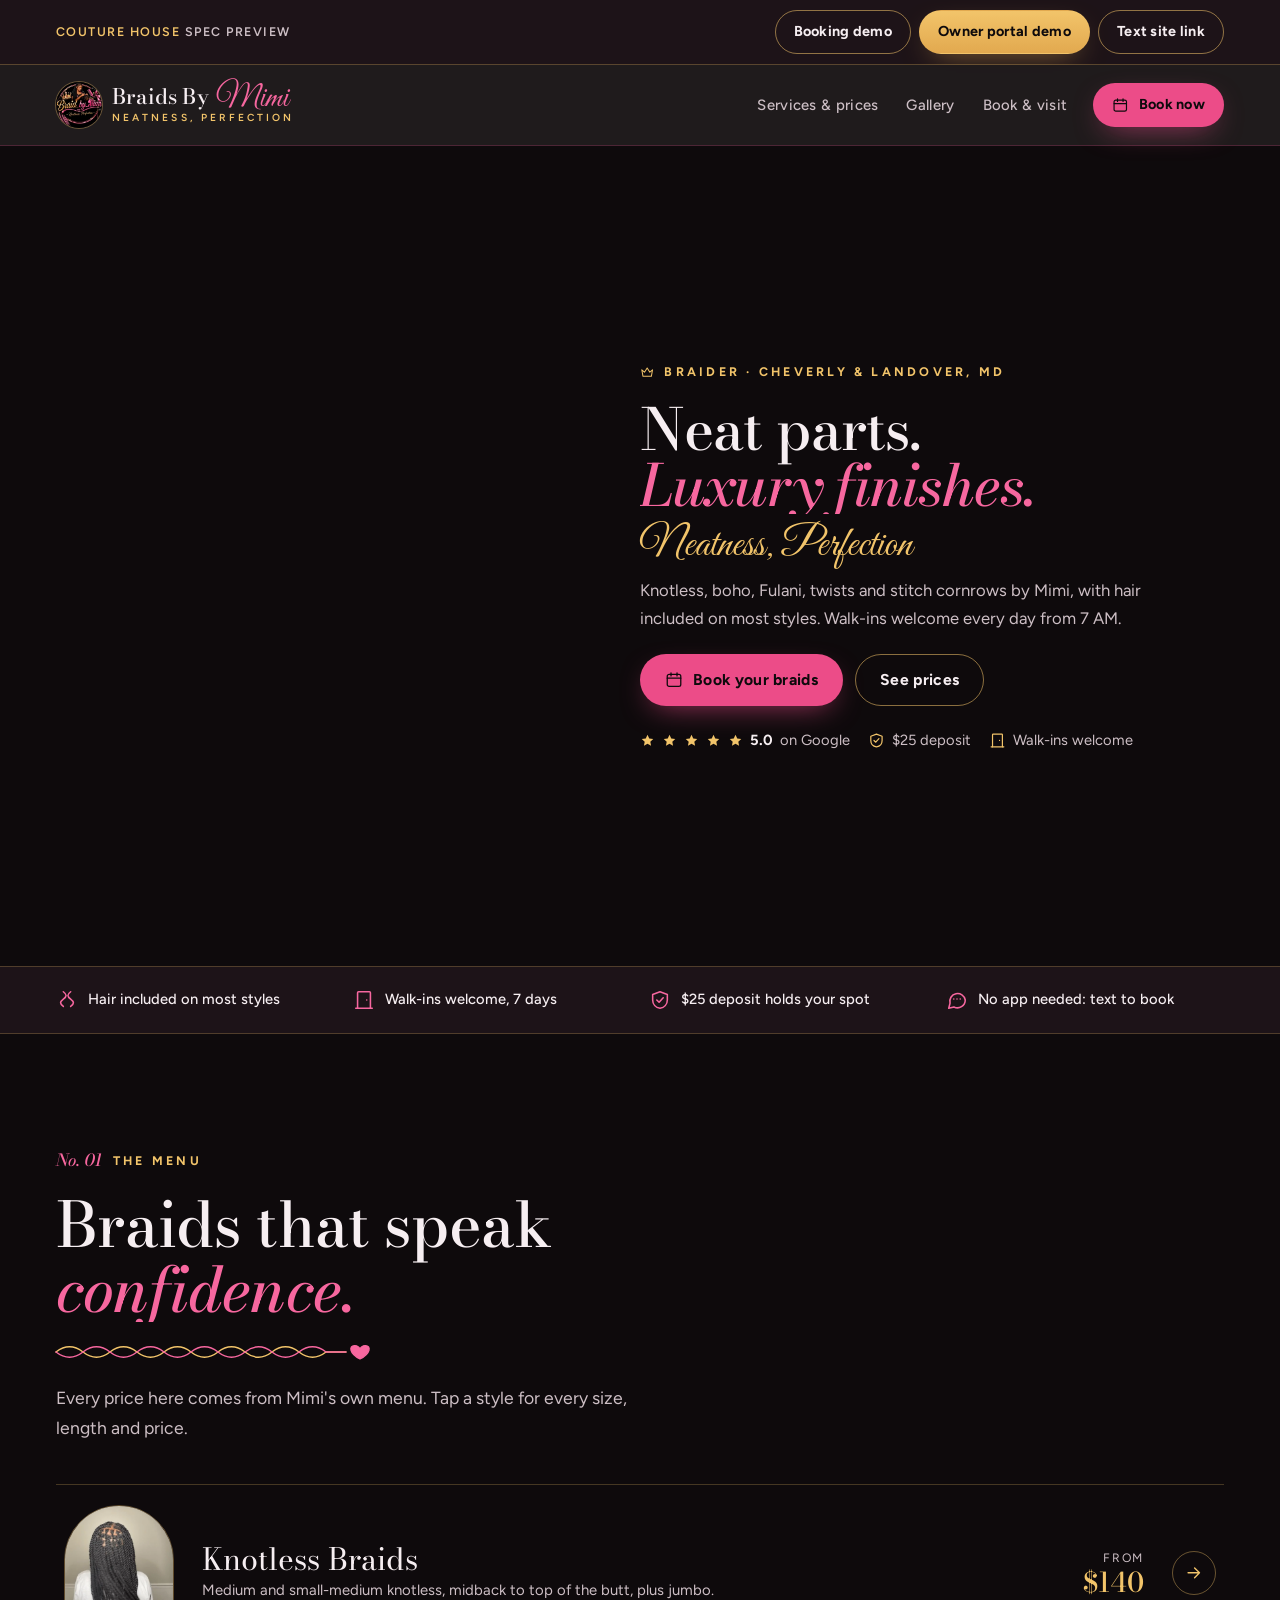
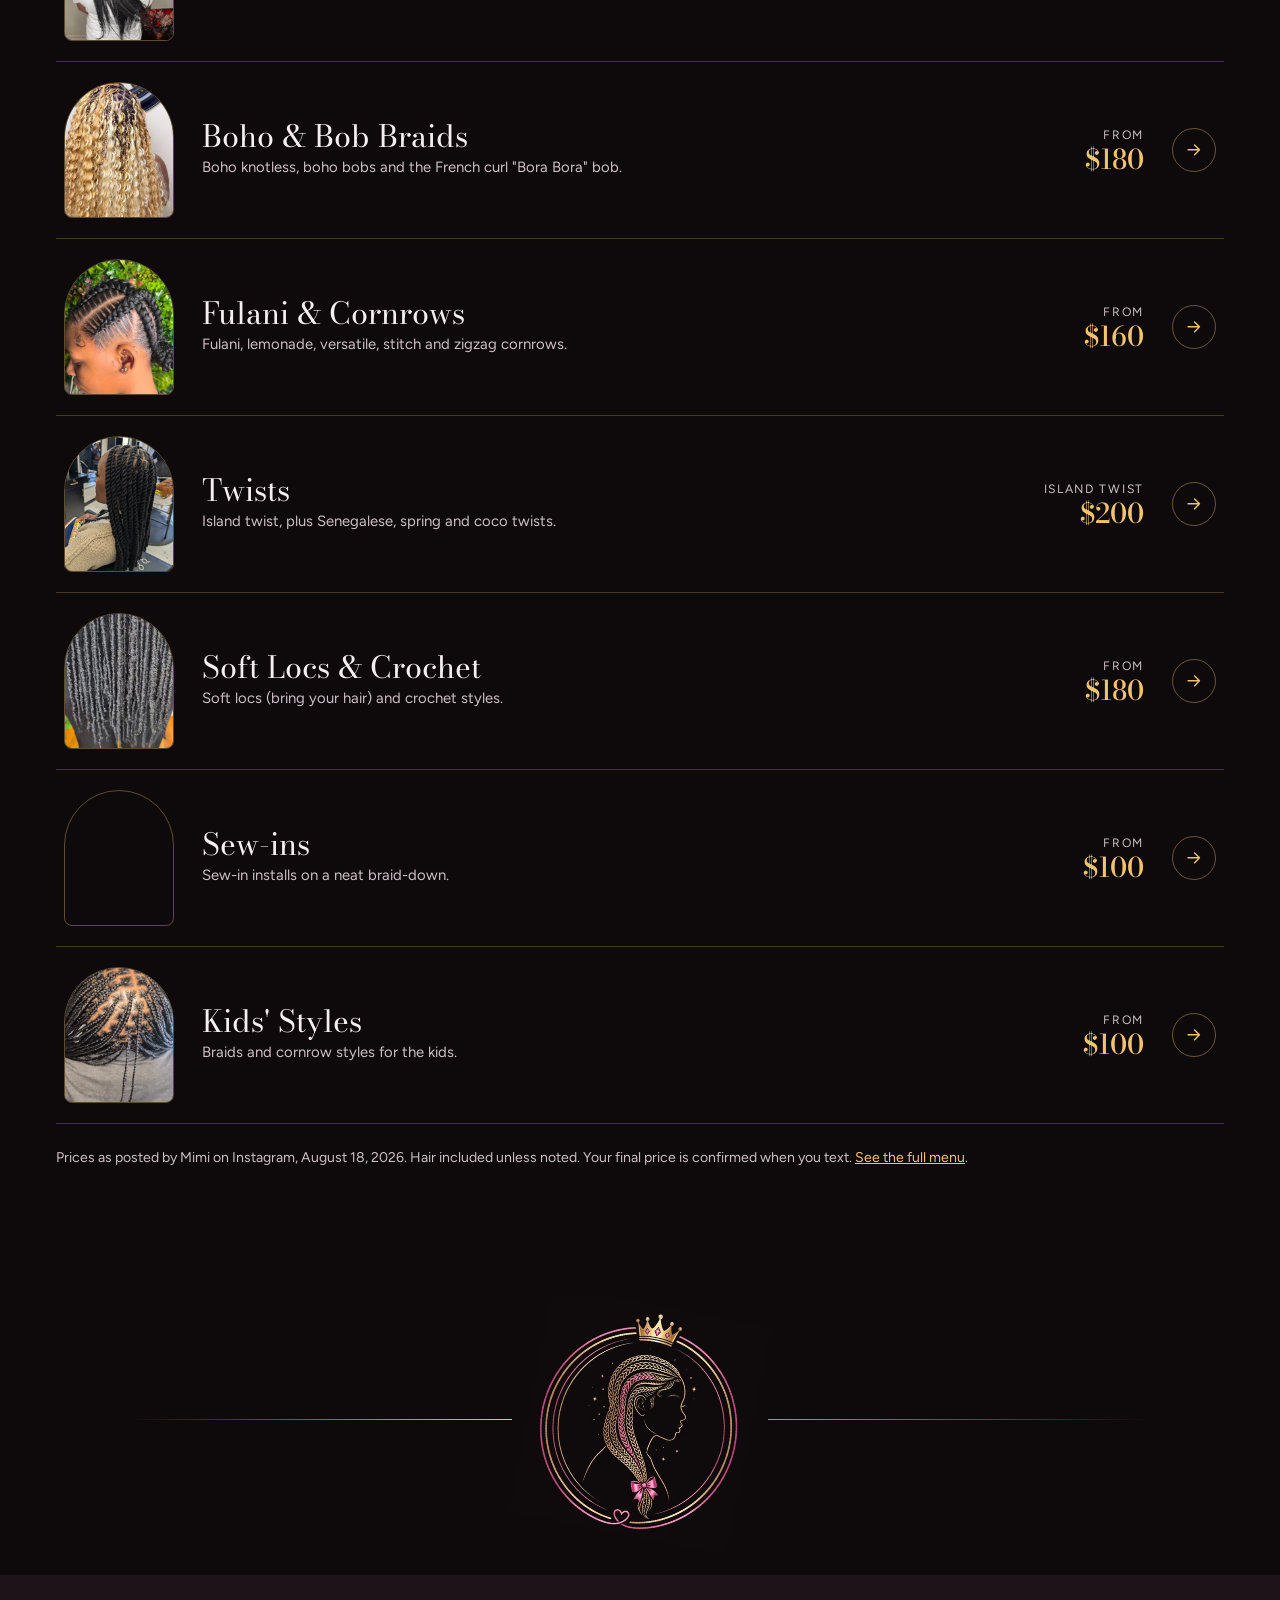
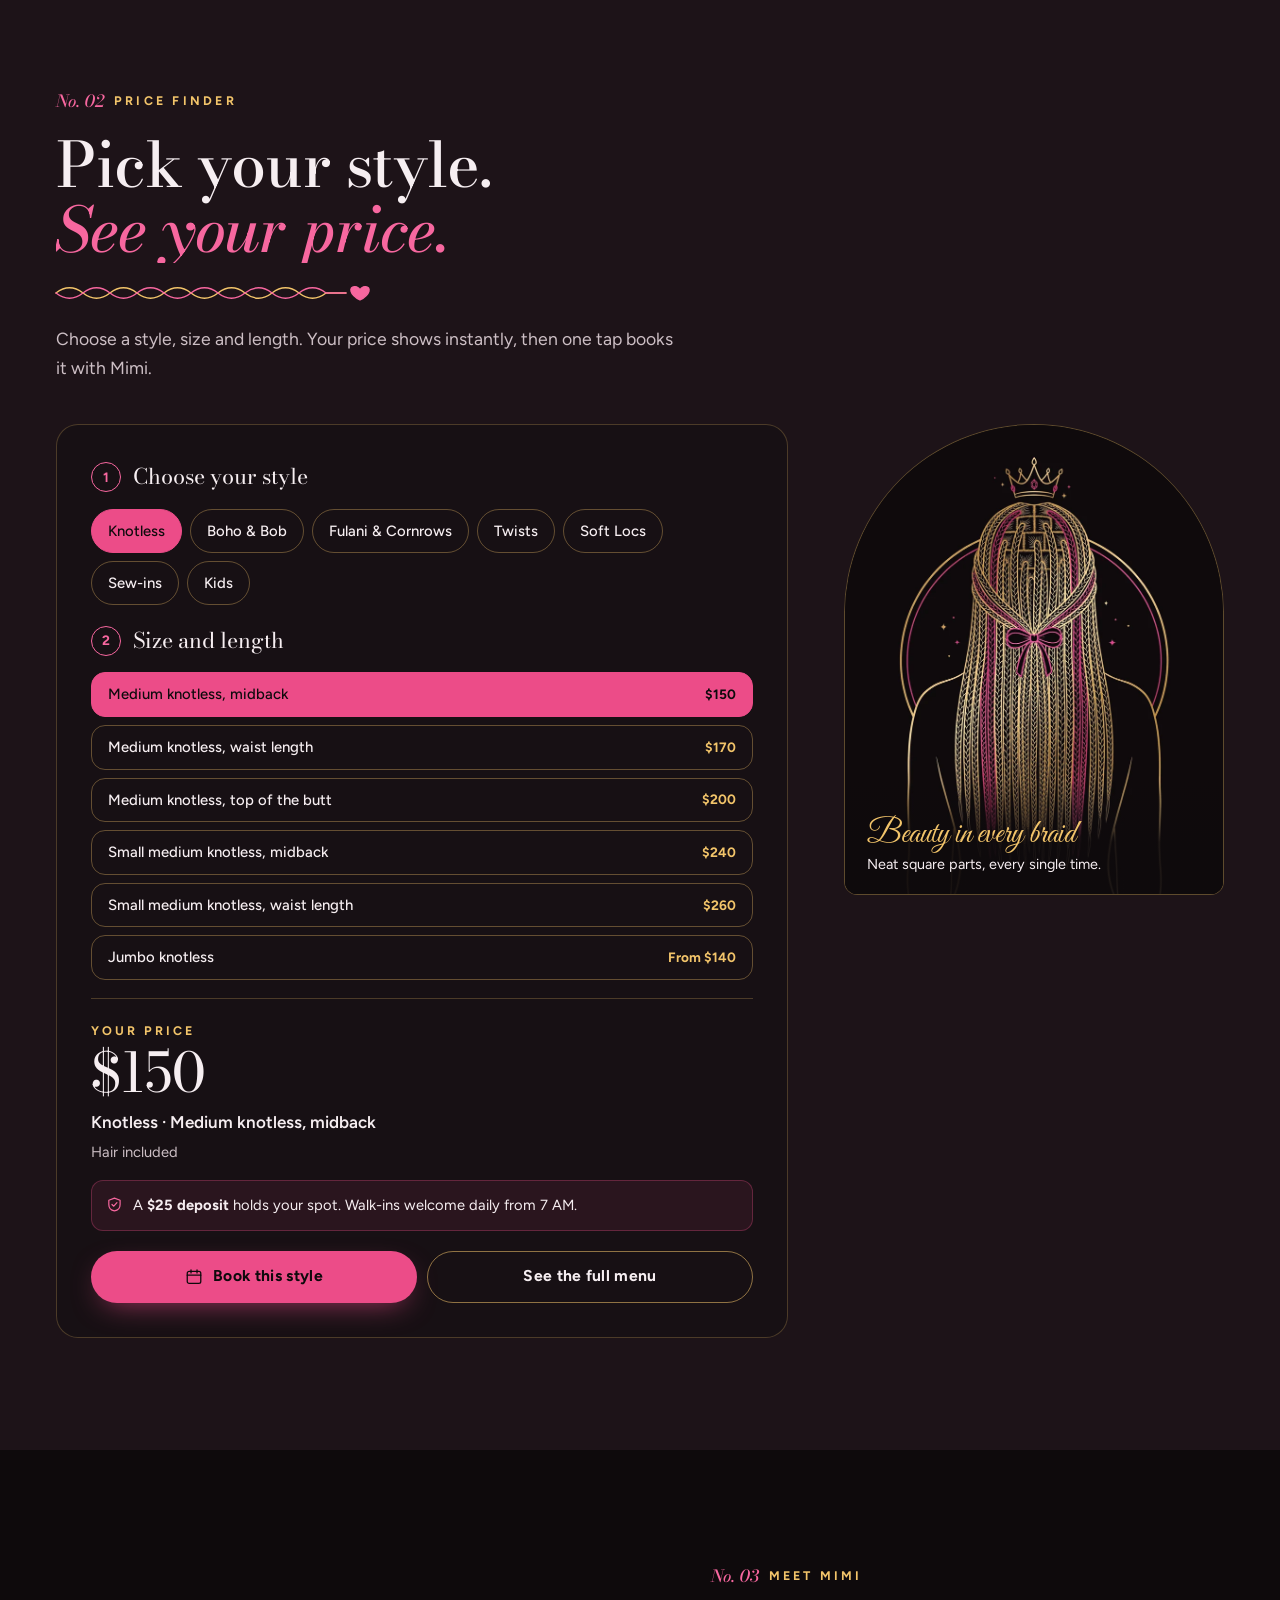
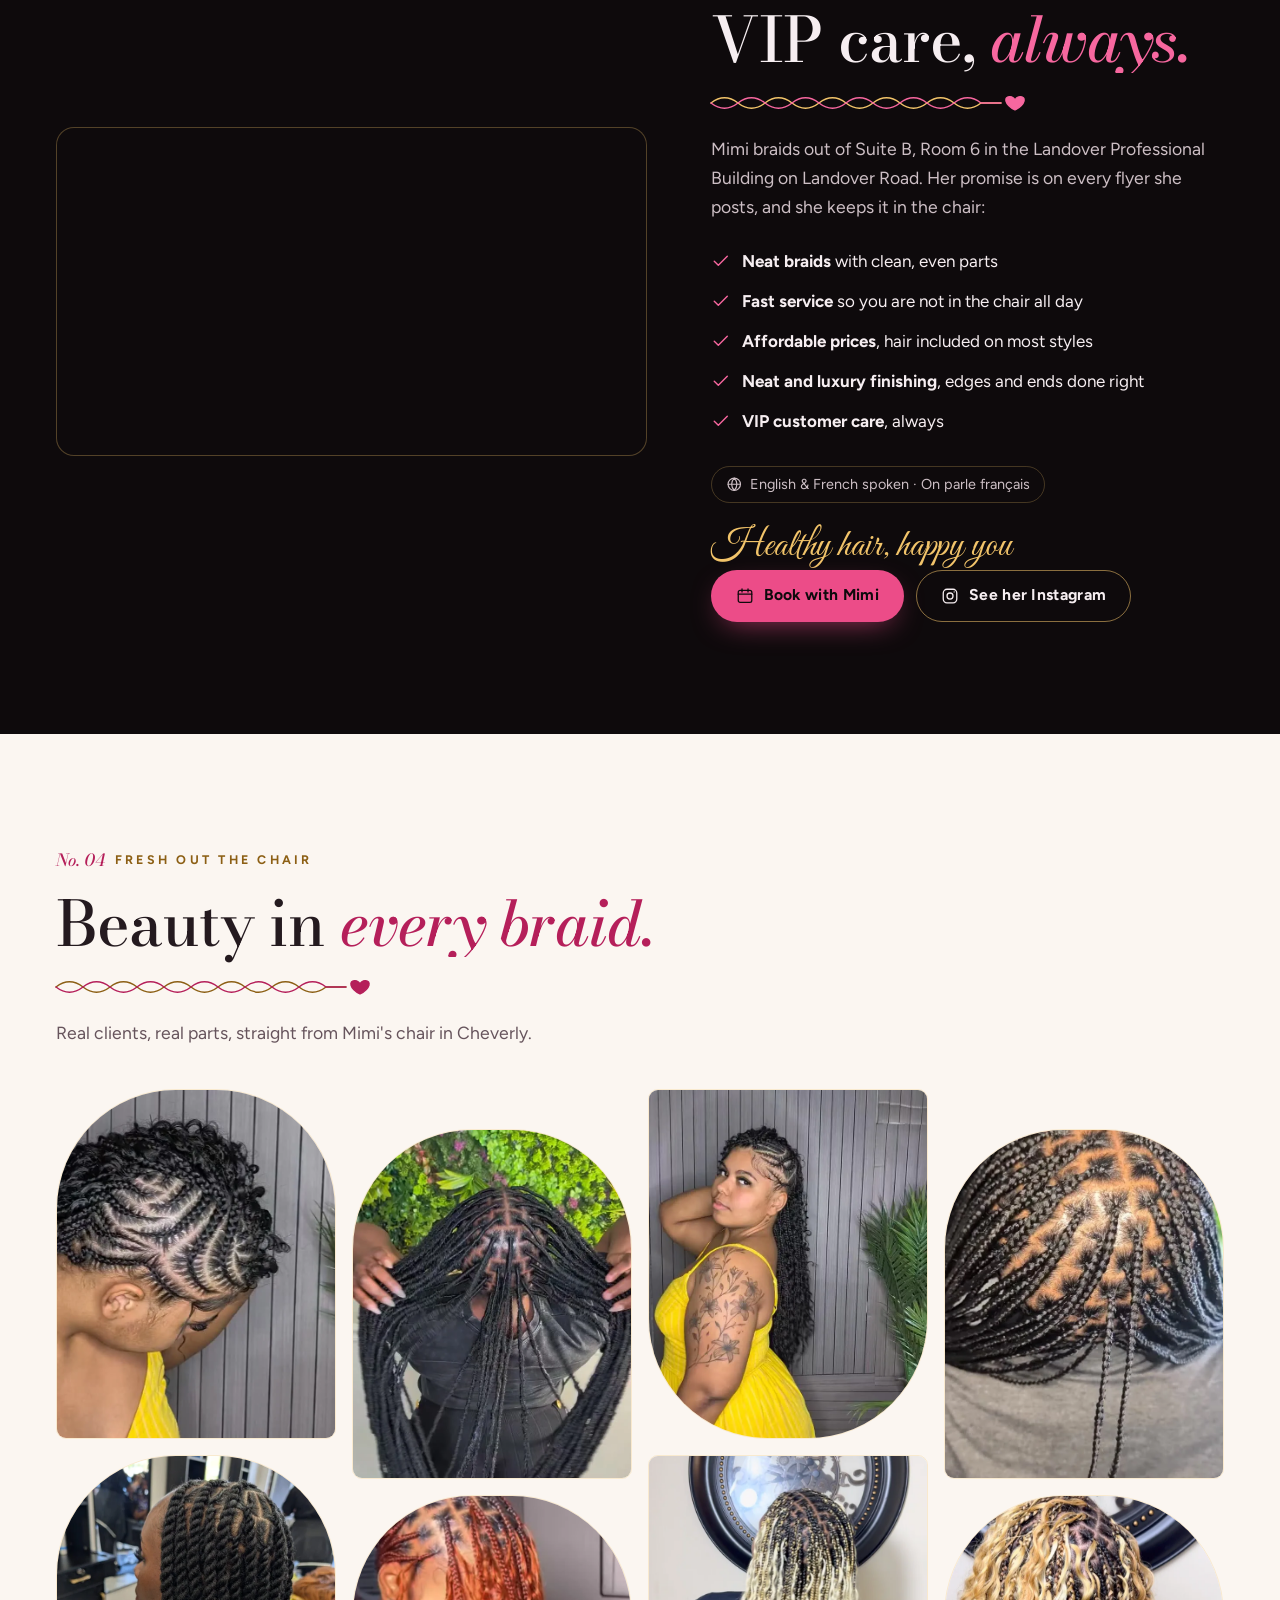
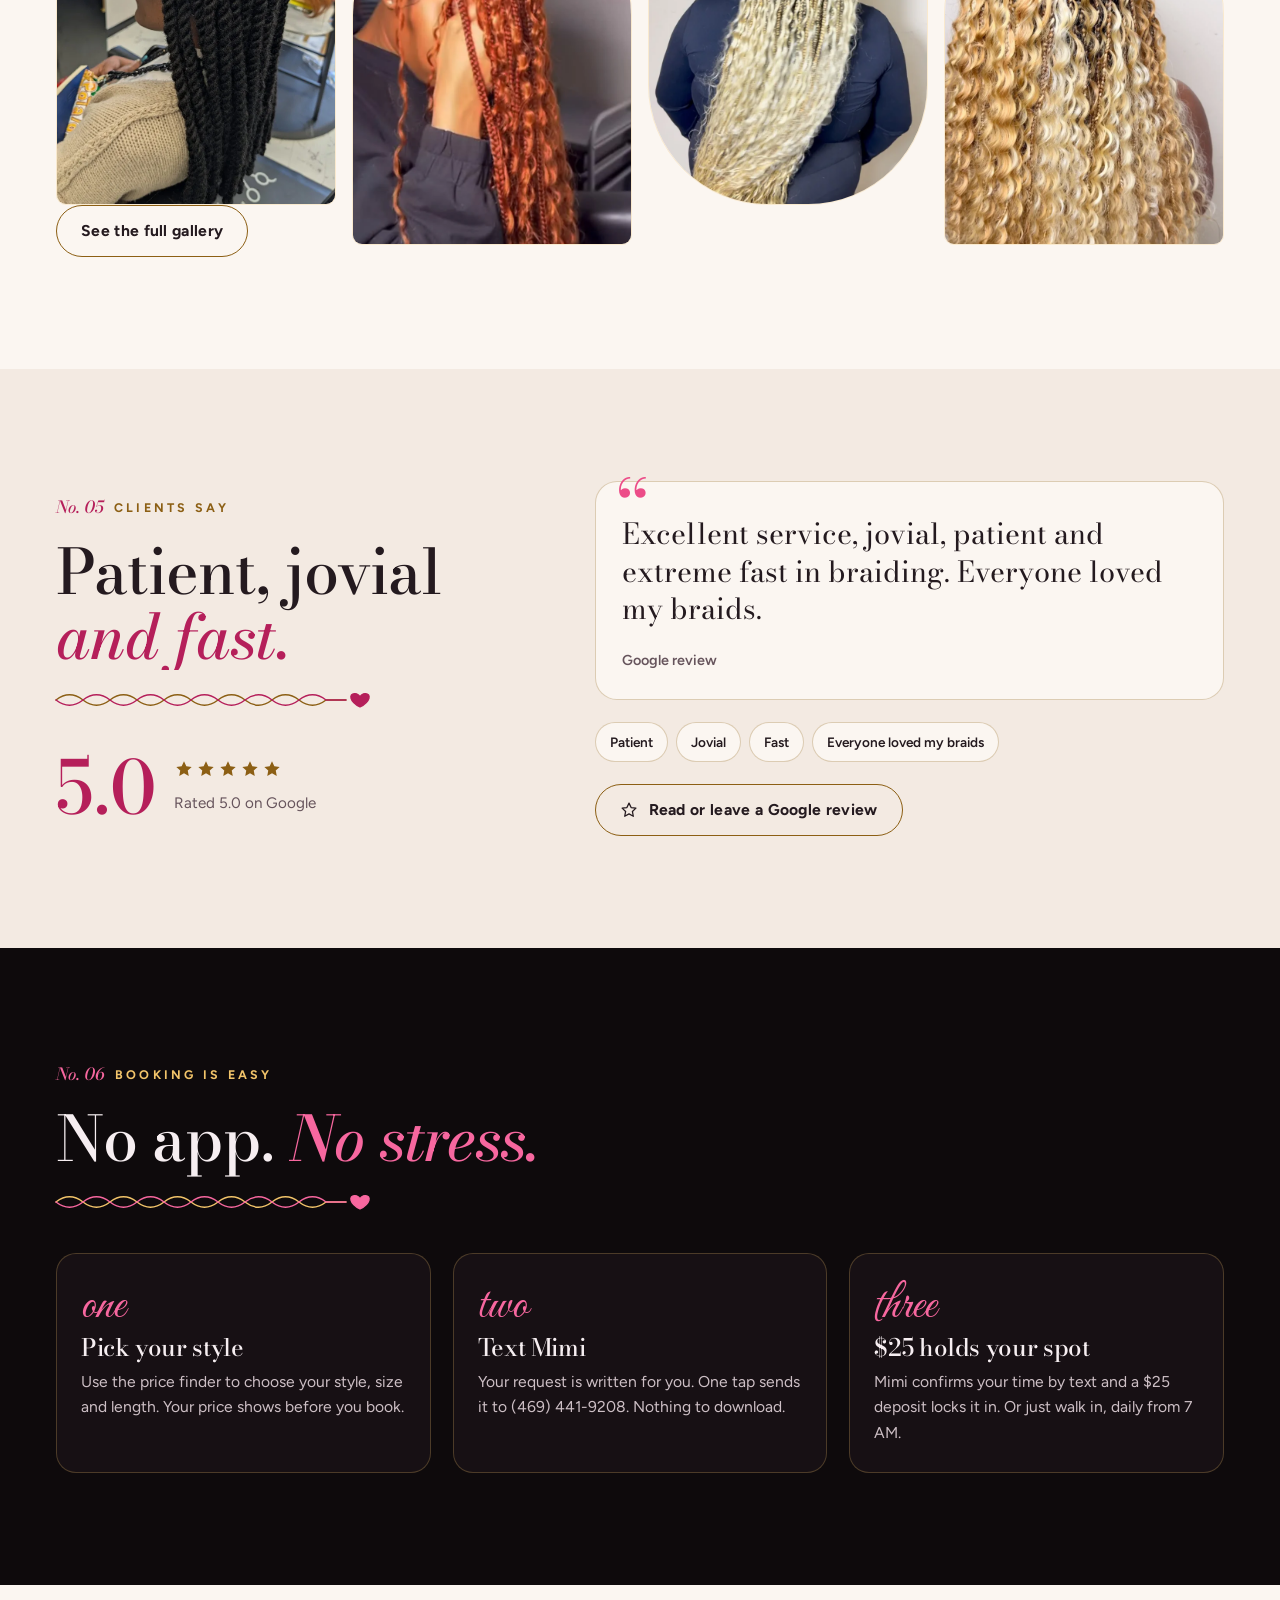
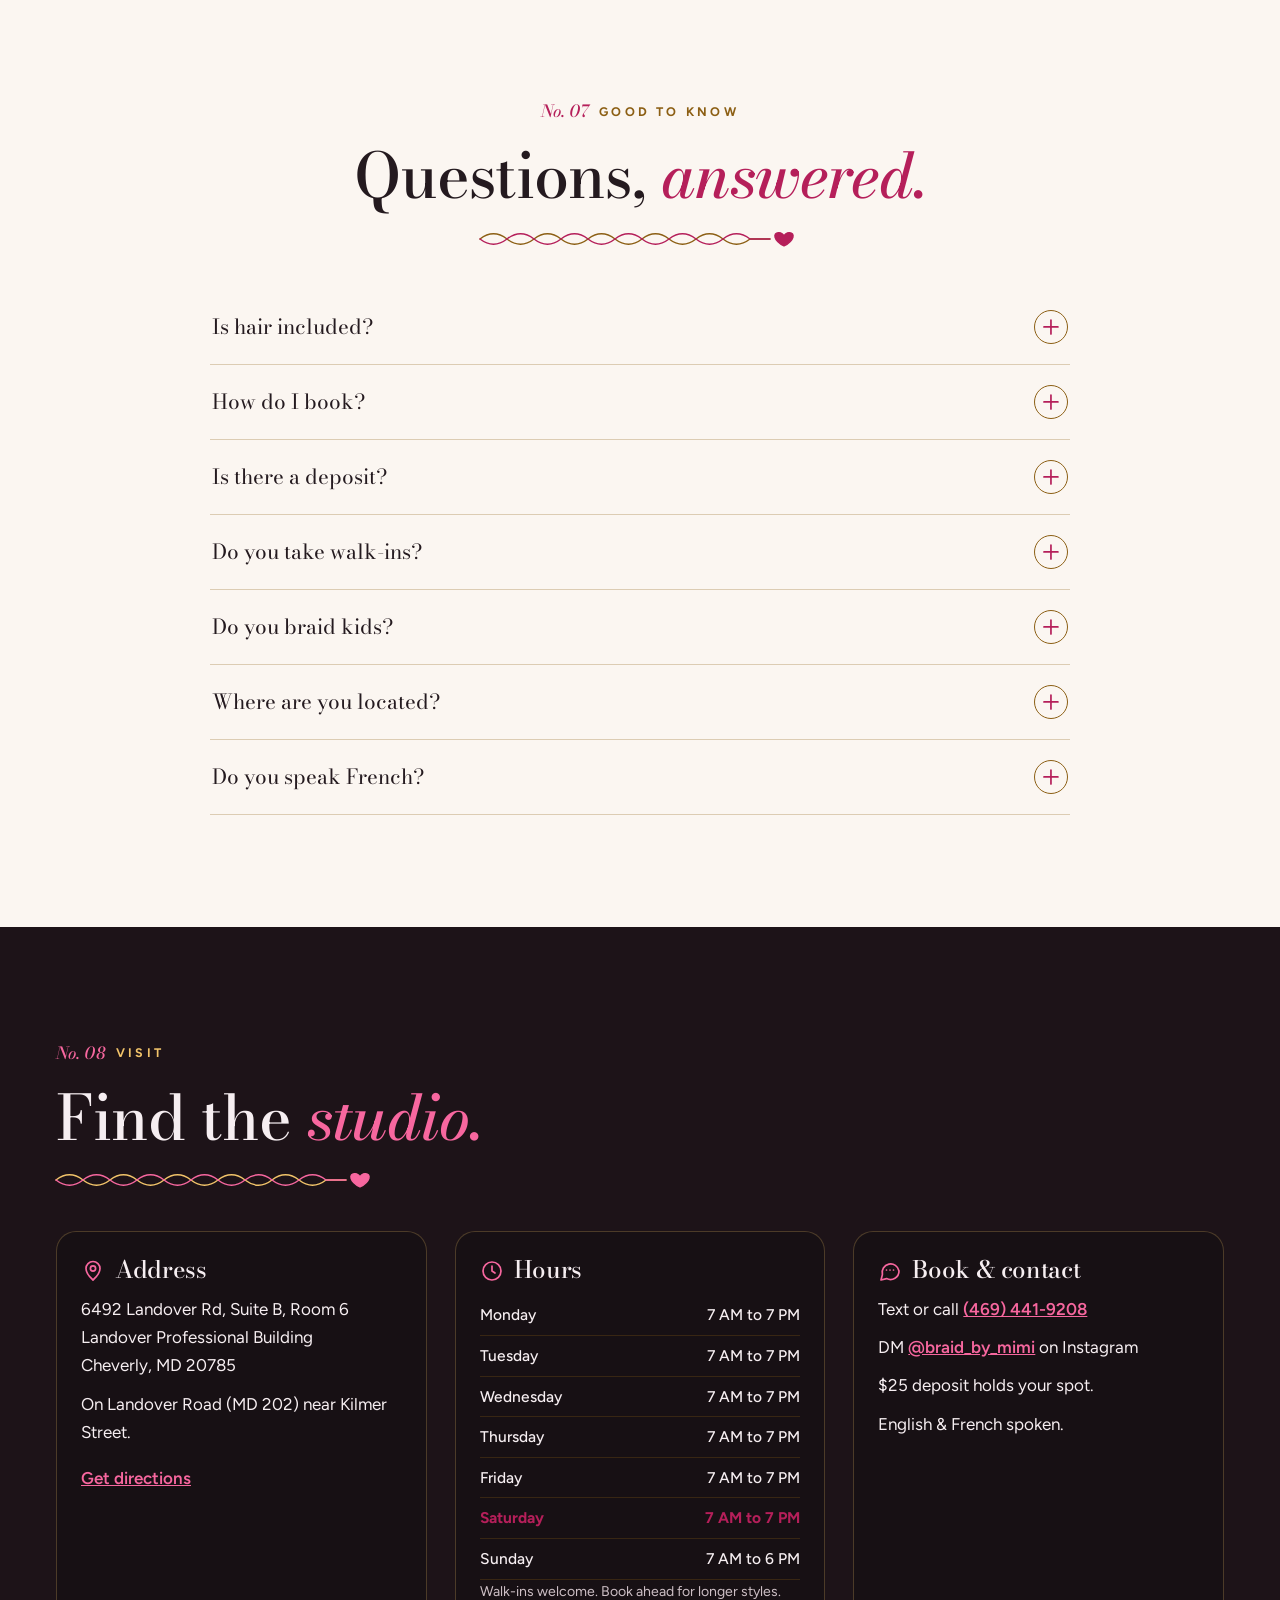
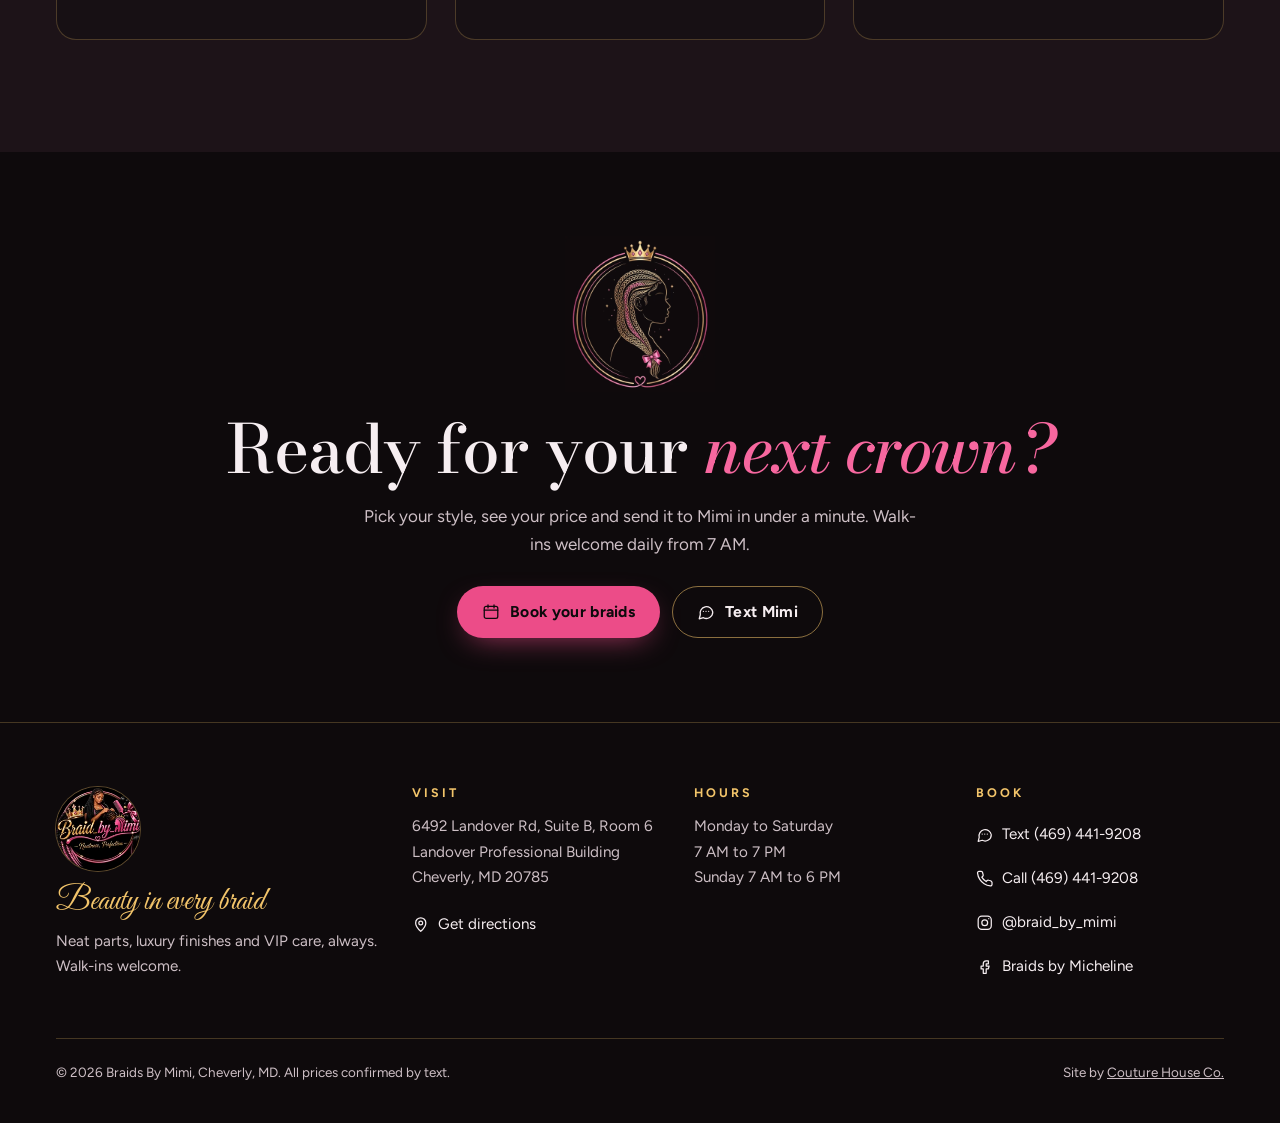
==== commit b4e5d504: "Point all share and SMS links at braids-by-mimi-website.netlify.app. Update canonical metadata, book" ====
--- a/index.html
+++ b/index.html
@@ -5,7 +5,7 @@
 <meta name="viewport" content="width=device-width, initial-scale=1, viewport-fit=cover">
 <title>Knotless &amp; Boho Braids in Cheverly, MD | Braids By Mimi</title>
 <meta name="description" content="Knotless, boho, Fulani and twist braids by Mimi in Cheverly and Landover, MD. Hair included on most styles, walk-ins welcome, $25 deposit.">
-<link rel="canonical" href="https://braids-by-mimi.netlify.app/">
+<link rel="canonical" href="https://braids-by-mimi-website.netlify.app/">
 <meta name="theme-color" content="#0E0A0C">
 <meta name="format-detection" content="telephone=no">
 <meta name="robots" content="index, follow, max-image-preview:large">
@@ -13,8 +13,8 @@
 <meta property="og:site_name" content="Braids By Mimi">
 <meta property="og:title" content="Knotless &amp; Boho Braids in Cheverly, MD | Braids By Mimi">
 <meta property="og:description" content="Knotless, boho, Fulani and twist braids by Mimi in Cheverly and Landover, MD. Hair included on most styles, walk-ins welcome, $25 deposit.">
-<meta property="og:url" content="https://braids-by-mimi.netlify.app/">
-<meta property="og:image" content="https://braids-by-mimi.netlify.app/assets/img/share.jpg">
+<meta property="og:url" content="https://braids-by-mimi-website.netlify.app/">
+<meta property="og:image" content="https://braids-by-mimi-website.netlify.app/assets/img/share.jpg">
 <meta property="og:image:width" content="1200">
 <meta property="og:image:height" content="630">
 <meta property="og:image:alt" content="Braids By Mimi, Cheverly MD: gold and pink line drawing of a woman with knotless braids and a crown. Neat parts, luxury finishes.">
@@ -22,7 +22,7 @@
 <meta name="twitter:card" content="summary_large_image">
 <meta name="twitter:title" content="Knotless &amp; Boho Braids in Cheverly, MD | Braids By Mimi">
 <meta name="twitter:description" content="Knotless, boho, Fulani and twist braids by Mimi in Cheverly and Landover, MD. Hair included on most styles, walk-ins welcome, $25 deposit.">
-<meta name="twitter:image" content="https://braids-by-mimi.netlify.app/assets/img/share.jpg">
+<meta name="twitter:image" content="https://braids-by-mimi-website.netlify.app/assets/img/share.jpg">
 <link rel="icon" href="assets/img/favicon.svg" type="image/svg+xml">
 <link rel="icon" href="assets/img/favicon-32.png" sizes="32x32" type="image/png">
 <link rel="apple-touch-icon" href="assets/img/apple-touch-icon.png">
@@ -35,7 +35,7 @@
 <link rel="stylesheet" href="assets/css/site.css?v=20261105e">
 <script src="assets/js/js-flag.js?v=20261105e"></script>
 <script src="assets/js/site.js?v=20261105e" defer></script>
-<script type="application/ld+json">{"@context":"https://schema.org","@type":"HairSalon","@id":"https://braids-by-mimi.netlify.app/#salon","name":"Braids By Mimi","alternateName":["Braid_by_mimi","Braids by Micheline"],"url":"https://braids-by-mimi.netlify.app/","logo":"https://braids-by-mimi.netlify.app/assets/img/braids-by-mimi-logo-480.webp","image":["https://braids-by-mimi.netlify.app/assets/img/share.jpg","https://braids-by-mimi.netlify.app/assets/img/golden-boho-curls-1080.webp"],"description":"Knotless, boho, Fulani, twists and stitch cornrow braids by Mimi in Cheverly and Landover, MD. Hair included on most styles. Walk-ins welcome. $25 deposit.","telephone":"+1-469-441-9208","address":{"@type":"PostalAddress","streetAddress":"6492 Landover Rd, Suite B, Room 6","addressLocality":"Cheverly","addressRegion":"MD","postalCode":"20785","addressCountry":"US"},"geo":{"@type":"GeoCoordinates","latitude":38.9328093,"longitude":-76.9028936},"hasMap":"https://www.google.com/maps/search/?api=1&query=Braids+By+Mimi+6492+Landover+Rd+Cheverly+MD+20785","openingHoursSpecification":[{"@type":"OpeningHoursSpecification","dayOfWeek":["Monday","Tuesday","Wednesday","Thursday","Friday","Saturday"],"opens":"07:00","closes":"19:00"},{"@type":"OpeningHoursSpecification","dayOfWeek":"Sunday","opens":"07:00","closes":"18:00"}],"areaServed":[{"@type":"City","name":"Cheverly"},{"@type":"City","name":"Landover"},{"@type":"City","name":"Hyattsville"},{"@type":"City","name":"Bladensburg"},{"@type":"City","name":"New Carrollton"},{"@type":"City","name":"Washington"}],"knowsLanguage":["en","fr"],"priceRange":"$15-$260","currenciesAccepted":"USD","sameAs":["https://www.instagram.com/braid_by_mimi/","https://www.facebook.com/profile.php?id=61550988362454"],"potentialAction":{"@type":"ReserveAction","target":"https://braids-by-mimi.netlify.app/book.html","name":"Request an appointment"},"hasOfferCatalog":{"@type":"OfferCatalog","name":"Braids By Mimi menu (Instagram, Aug 18 2026)","itemListElement":[{"@type":"OfferCatalog","name":"Knotless Braids","itemListElement":[{"@type":"Offer","itemOffered":{"@type":"Service","name":"Medium knotless, midback","description":"Hair included"},"price":"150","priceCurrency":"USD"},{"@type":"Offer","itemOffered":{"@type":"Service","name":"Medium knotless, waist length","description":"Hair included"},"price":"170","priceCurrency":"USD"},{"@type":"Offer","itemOffered":{"@type":"Service","name":"Medium knotless, top of the butt","description":"Hair included"},"price":"200","priceCurrency":"USD"},{"@type":"Offer","itemOffered":{"@type":"Service","name":"Small medium knotless, midback","description":"Hair included"},"price":"240","priceCurrency":"USD"},{"@type":"Offer","itemOffered":{"@type":"Service","name":"Small medium knotless, waist length","description":"Hair included"},"price":"260","priceCurrency":"USD"},{"@type":"Offer","itemOffered":{"@type":"Service","name":"Jumbo knotless","description":"Starting price, confirmed by text"},"priceSpecification":{"@type":"PriceSpecification","minPrice":140,"priceCurrency":"USD"}}]},{"@type":"OfferCatalog","name":"Boho & Bob Braids","itemListElement":[{"@type":"Offer","itemOffered":{"@type":"Service","name":"Medium bob boho","description":"Hair included"},"price":"180","priceCurrency":"USD"},{"@type":"Offer","itemOffered":{"@type":"Service","name":"Medium knotless boho, midback","description":"Hair included"},"price":"200","priceCurrency":"USD"},{"@type":"Offer","itemOffered":{"@type":"Service","name":"Small medium boho","description":"Hair included"},"price":"200","priceCurrency":"USD"},{"@type":"Offer","itemOffered":{"@type":"Service","name":"Bob French curl / Bora Bora braids","description":"Hair included"},"price":"260","priceCurrency":"USD"}]},{"@type":"OfferCatalog","name":"Fulani & Cornrows","itemListElement":[{"@type":"Offer","itemOffered":{"@type":"Service","name":"Fulani braids","description":"$180 to $200 depending on length"},"priceSpecification":{"@type":"PriceSpecification","minPrice":180,"priceCurrency":"USD"}},{"@type":"Offer","itemOffered":{"@type":"Service","name":"Lemonade cornrows","description":"Starting price"},"priceSpecification":{"@type":"PriceSpecification","minPrice":160,"priceCurrency":"USD"}},{"@type":"Offer","itemOffered":{"@type":"Service","name":"Versatile cornrows","description":"Starting price"},"priceSpecification":{"@type":"PriceSpecification","minPrice":200,"priceCurrency":"USD"}},{"@type":"Offer","itemOffered":{"@type":"Service","name":"Stitch cornrows","description":"$15 each"},"price":"15","priceCurrency":"USD"},{"@type":"Offer","itemOffered":{"@type":"Service","name":"Zigzag cornrows","description":"$20 each"},"price":"20","priceCurrency":"USD"}]},{"@type":"OfferCatalog","name":"Twists","itemListElement":[{"@type":"Offer","itemOffered":{"@type":"Service","name":"Medium island twist, waist length","description":"Hair included"},"price":"200","priceCurrency":"USD"},{"@type":"Offer","itemOffered":{"@type":"Service","name":"Senegalese twist","description":"Text Mimi for your price"}},{"@type":"Offer","itemOffered":{"@type":"Service","name":"Spring twist","description":"Text Mimi for your price"}},{"@type":"Offer","itemOffered":{"@type":"Service","name":"Coco twist","description":"Text Mimi for your price"}}]},{"@type":"OfferCatalog","name":"Soft Locs & Crochet","itemListElement":[{"@type":"Offer","itemOffered":{"@type":"Service","name":"Soft locs (hair not included)","description":"Starting price, hair not included"},"priceSpecification":{"@type":"PriceSpecification","minPrice":180,"priceCurrency":"USD"}},{"@type":"Offer","itemOffered":{"@type":"Service","name":"Crochet","description":"Text Mimi for your price"}}]},{"@type":"OfferCatalog","name":"Sew-ins","itemListElement":[{"@type":"Offer","itemOffered":{"@type":"Service","name":"Sew-in","description":"Starting price"},"priceSpecification":{"@type":"PriceSpecification","minPrice":100,"priceCurrency":"USD"}}]},{"@type":"OfferCatalog","name":"Kids' Styles","itemListElement":[{"@type":"Offer","itemOffered":{"@type":"Service","name":"Kids' hairstyle","description":"Starting price, by style"},"priceSpecification":{"@type":"PriceSpecification","minPrice":100,"priceCurrency":"USD"}}]}]}}</script>
+<script type="application/ld+json">{"@context":"https://schema.org","@type":"HairSalon","@id":"https://braids-by-mimi-website.netlify.app/#salon","name":"Braids By Mimi","alternateName":["Braid_by_mimi","Braids by Micheline"],"url":"https://braids-by-mimi-website.netlify.app/","logo":"https://braids-by-mimi-website.netlify.app/assets/img/braids-by-mimi-logo-480.webp","image":["https://braids-by-mimi-website.netlify.app/assets/img/share.jpg","https://braids-by-mimi-website.netlify.app/assets/img/golden-boho-curls-1080.webp"],"description":"Knotless, boho, Fulani, twists and stitch cornrow braids by Mimi in Cheverly and Landover, MD. Hair included on most styles. Walk-ins welcome. $25 deposit.","telephone":"+1-469-441-9208","address":{"@type":"PostalAddress","streetAddress":"6492 Landover Rd, Suite B, Room 6","addressLocality":"Cheverly","addressRegion":"MD","postalCode":"20785","addressCountry":"US"},"geo":{"@type":"GeoCoordinates","latitude":38.9328093,"longitude":-76.9028936},"hasMap":"https://www.google.com/maps/search/?api=1&query=Braids+By+Mimi+6492+Landover+Rd+Cheverly+MD+20785","openingHoursSpecification":[{"@type":"OpeningHoursSpecification","dayOfWeek":["Monday","Tuesday","Wednesday","Thursday","Friday","Saturday"],"opens":"07:00","closes":"19:00"},{"@type":"OpeningHoursSpecification","dayOfWeek":"Sunday","opens":"07:00","closes":"18:00"}],"areaServed":[{"@type":"City","name":"Cheverly"},{"@type":"City","name":"Landover"},{"@type":"City","name":"Hyattsville"},{"@type":"City","name":"Bladensburg"},{"@type":"City","name":"New Carrollton"},{"@type":"City","name":"Washington"}],"knowsLanguage":["en","fr"],"priceRange":"$15-$260","currenciesAccepted":"USD","sameAs":["https://www.instagram.com/braid_by_mimi/","https://www.facebook.com/profile.php?id=61550988362454"],"potentialAction":{"@type":"ReserveAction","target":"https://braids-by-mimi-website.netlify.app/book.html","name":"Request an appointment"},"hasOfferCatalog":{"@type":"OfferCatalog","name":"Braids By Mimi menu (Instagram, Aug 18 2026)","itemListElement":[{"@type":"OfferCatalog","name":"Knotless Braids","itemListElement":[{"@type":"Offer","itemOffered":{"@type":"Service","name":"Medium knotless, midback","description":"Hair included"},"price":"150","priceCurrency":"USD"},{"@type":"Offer","itemOffered":{"@type":"Service","name":"Medium knotless, waist length","description":"Hair included"},"price":"170","priceCurrency":"USD"},{"@type":"Offer","itemOffered":{"@type":"Service","name":"Medium knotless, top of the butt","description":"Hair included"},"price":"200","priceCurrency":"USD"},{"@type":"Offer","itemOffered":{"@type":"Service","name":"Small medium knotless, midback","description":"Hair included"},"price":"240","priceCurrency":"USD"},{"@type":"Offer","itemOffered":{"@type":"Service","name":"Small medium knotless, waist length","description":"Hair included"},"price":"260","priceCurrency":"USD"},{"@type":"Offer","itemOffered":{"@type":"Service","name":"Jumbo knotless","description":"Starting price, confirmed by text"},"priceSpecification":{"@type":"PriceSpecification","minPrice":140,"priceCurrency":"USD"}}]},{"@type":"OfferCatalog","name":"Boho & Bob Braids","itemListElement":[{"@type":"Offer","itemOffered":{"@type":"Service","name":"Medium bob boho","description":"Hair included"},"price":"180","priceCurrency":"USD"},{"@type":"Offer","itemOffered":{"@type":"Service","name":"Medium knotless boho, midback","description":"Hair included"},"price":"200","priceCurrency":"USD"},{"@type":"Offer","itemOffered":{"@type":"Service","name":"Small medium boho","description":"Hair included"},"price":"200","priceCurrency":"USD"},{"@type":"Offer","itemOffered":{"@type":"Service","name":"Bob French curl / Bora Bora braids","description":"Hair included"},"price":"260","priceCurrency":"USD"}]},{"@type":"OfferCatalog","name":"Fulani & Cornrows","itemListElement":[{"@type":"Offer","itemOffered":{"@type":"Service","name":"Fulani braids","description":"$180 to $200 depending on length"},"priceSpecification":{"@type":"PriceSpecification","minPrice":180,"priceCurrency":"USD"}},{"@type":"Offer","itemOffered":{"@type":"Service","name":"Lemonade cornrows","description":"Starting price"},"priceSpecification":{"@type":"PriceSpecification","minPrice":160,"priceCurrency":"USD"}},{"@type":"Offer","itemOffered":{"@type":"Service","name":"Versatile cornrows","description":"Starting price"},"priceSpecification":{"@type":"PriceSpecification","minPrice":200,"priceCurrency":"USD"}},{"@type":"Offer","itemOffered":{"@type":"Service","name":"Stitch cornrows","description":"$15 each"},"price":"15","priceCurrency":"USD"},{"@type":"Offer","itemOffered":{"@type":"Service","name":"Zigzag cornrows","description":"$20 each"},"price":"20","priceCurrency":"USD"}]},{"@type":"OfferCatalog","name":"Twists","itemListElement":[{"@type":"Offer","itemOffered":{"@type":"Service","name":"Medium island twist, waist length","description":"Hair included"},"price":"200","priceCurrency":"USD"},{"@type":"Offer","itemOffered":{"@type":"Service","name":"Senegalese twist","description":"Text Mimi for your price"}},{"@type":"Offer","itemOffered":{"@type":"Service","name":"Spring twist","description":"Text Mimi for your price"}},{"@type":"Offer","itemOffered":{"@type":"Service","name":"Coco twist","description":"Text Mimi for your price"}}]},{"@type":"OfferCatalog","name":"Soft Locs & Crochet","itemListElement":[{"@type":"Offer","itemOffered":{"@type":"Service","name":"Soft locs (hair not included)","description":"Starting price, hair not included"},"priceSpecification":{"@type":"PriceSpecification","minPrice":180,"priceCurrency":"USD"}},{"@type":"Offer","itemOffered":{"@type":"Service","name":"Crochet","description":"Text Mimi for your price"}}]},{"@type":"OfferCatalog","name":"Sew-ins","itemListElement":[{"@type":"Offer","itemOffered":{"@type":"Service","name":"Sew-in","description":"Starting price"},"priceSpecification":{"@type":"PriceSpecification","minPrice":100,"priceCurrency":"USD"}}]},{"@type":"OfferCatalog","name":"Kids' Styles","itemListElement":[{"@type":"Offer","itemOffered":{"@type":"Service","name":"Kids' hairstyle","description":"Starting price, by style"},"priceSpecification":{"@type":"PriceSpecification","minPrice":100,"priceCurrency":"USD"}}]}]}}</script>
 <script type="application/ld+json">{"@context":"https://schema.org","@type":"FAQPage","mainEntity":[{"@type":"Question","name":"Is hair included?","acceptedAnswer":{"@type":"Answer","text":"Yes on most styles. Knotless, boho, bob, island twist, Fulani and cornrow prices on the menu include hair. Soft locs are priced with hair not included. Not sure? Ask when you text Mimi."}},{"@type":"Question","name":"How do I book?","acceptedAnswer":{"@type":"Answer","text":"Use the booking request on this site, text or call (469) 441-9208, or DM @braid_by_mimi on Instagram. There is no app to download."}},{"@type":"Question","name":"Is there a deposit?","acceptedAnswer":{"@type":"Answer","text":"Yes. A $25 deposit holds your appointment. Mimi confirms your day and time by text."}},{"@type":"Question","name":"Do you take walk-ins?","acceptedAnswer":{"@type":"Answer","text":"Yes, walk-ins are welcome. Hours are 7 AM to 7 PM Monday to Saturday and 7 AM to 6 PM on Sunday. Booking ahead guarantees your spot for longer styles."}},{"@type":"Question","name":"Do you braid kids?","acceptedAnswer":{"@type":"Answer","text":"Yes. Kids' styles start at $100, depending on the style."}},{"@type":"Question","name":"Where are you located?","acceptedAnswer":{"@type":"Answer","text":"6492 Landover Rd, Suite B, Room 6 in the Landover Professional Building, Cheverly, MD 20785, on Landover Road (MD 202) near Kilmer Street."}},{"@type":"Question","name":"Do you speak French?","acceptedAnswer":{"@type":"Answer","text":"Oui. Mimi speaks English and French."}}]}</script>
 </head>
 <body>
@@ -47,6 +47,7 @@
     <div class="spec-bar-btns">
       <a class="btn btn-sm btn-line" href="book.html#builder">Booking demo</a>
       <a class="btn btn-sm btn-gold" href="owner.html">Owner portal demo</a>
+      <a class="btn btn-sm btn-line" data-sms-site href="#">Text site link</a>
     </div>
   </div>
 </aside>
